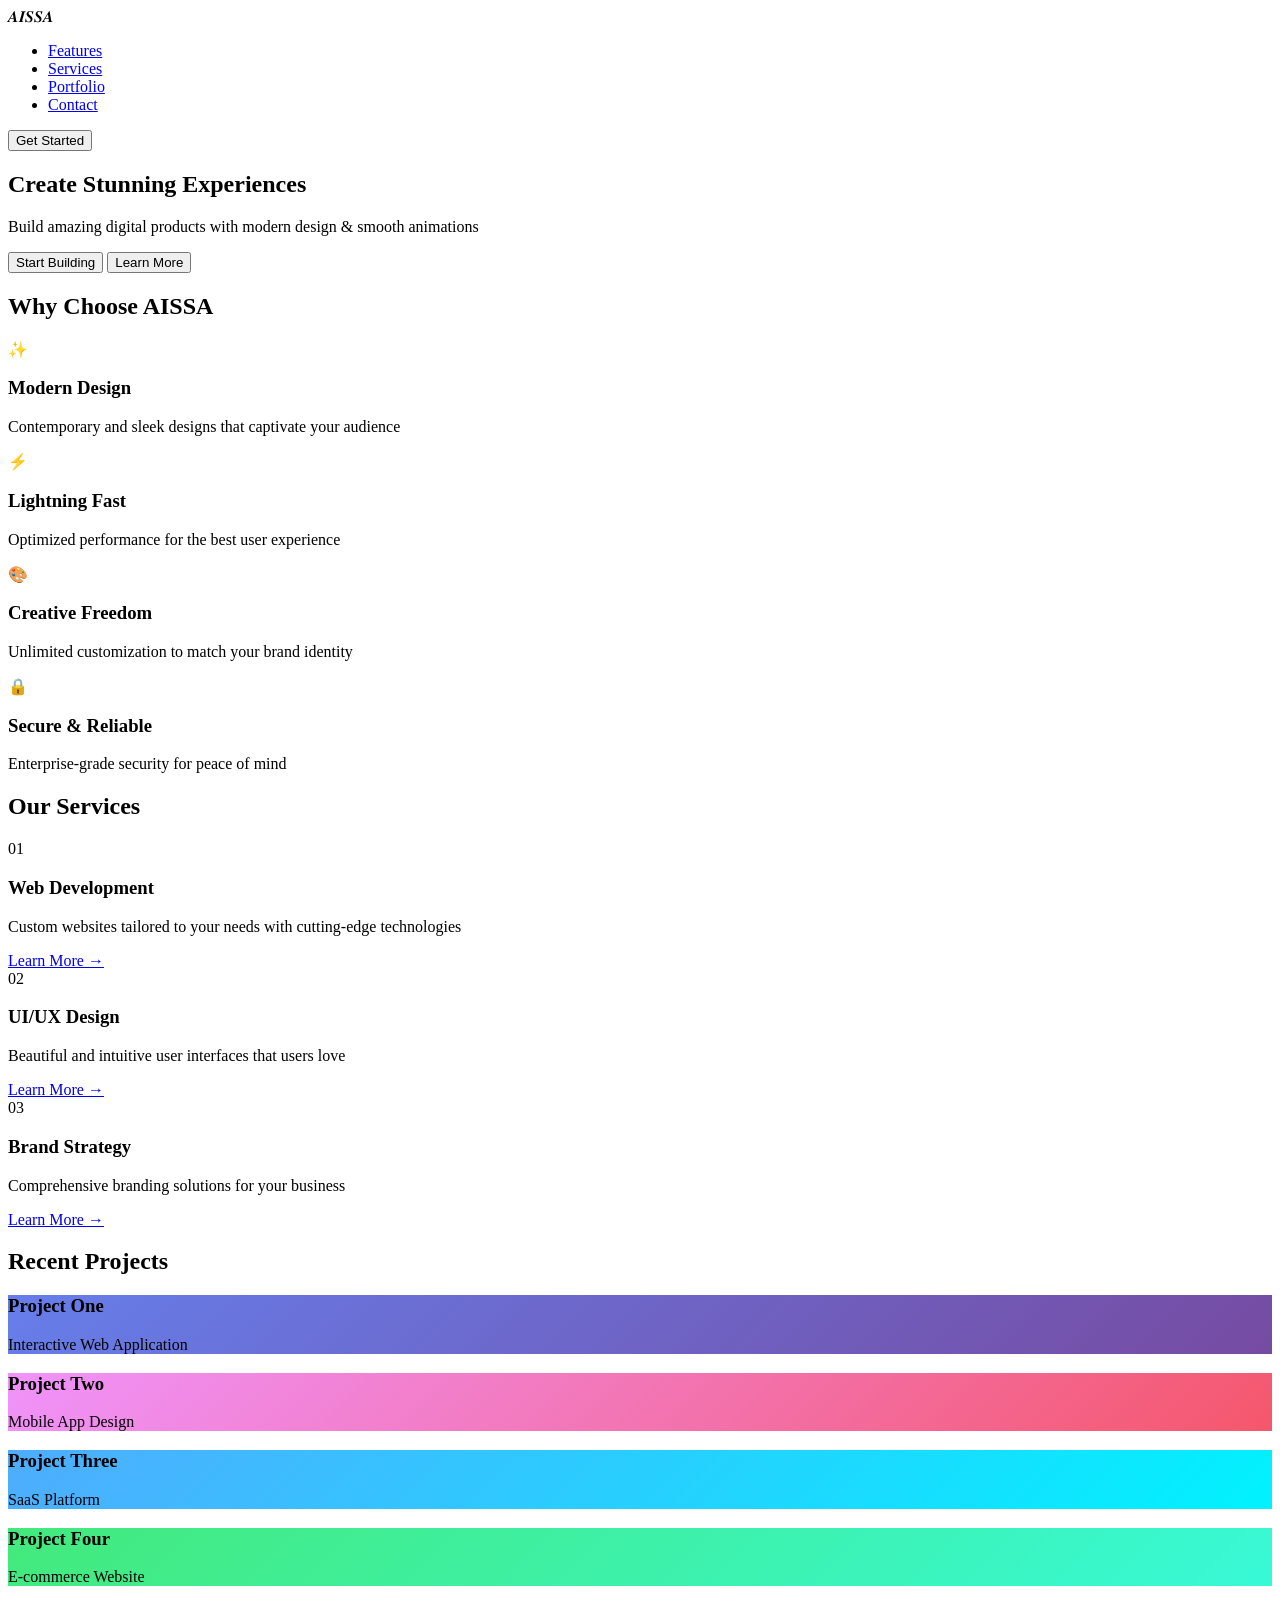
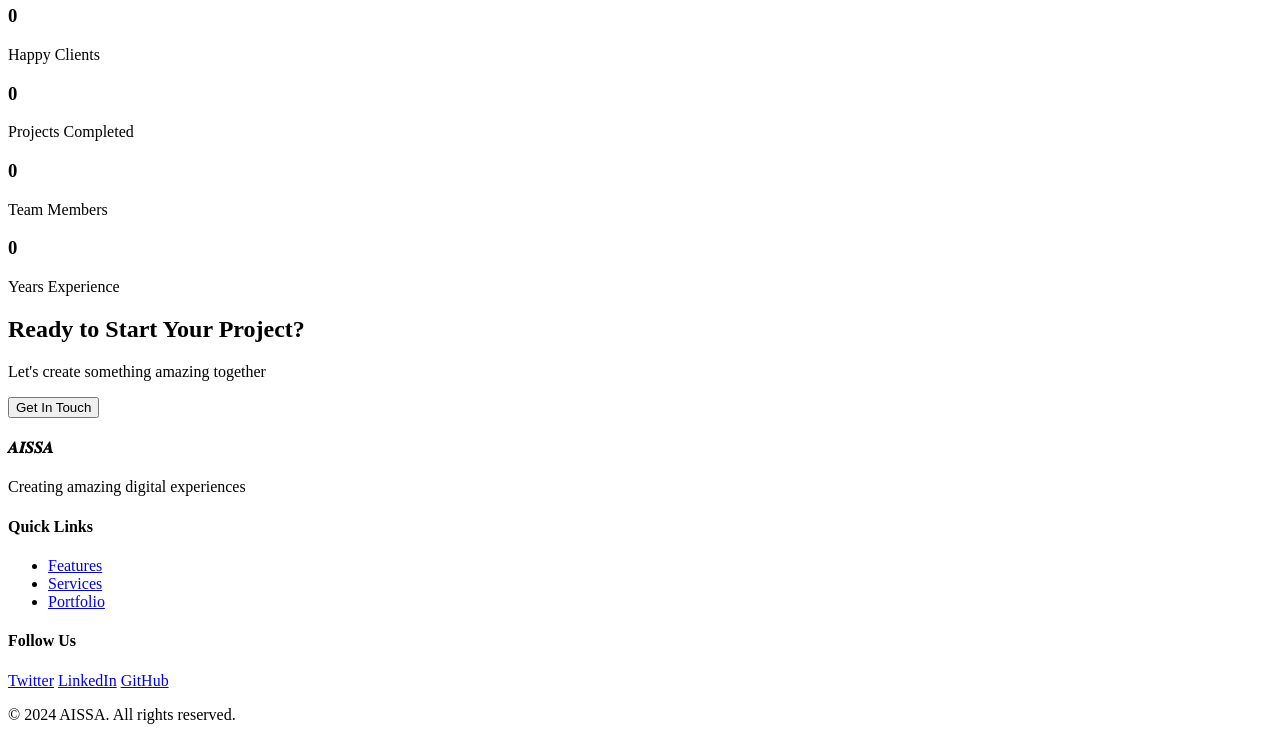
==== index.html @ c5578b59 "Add modern landing page structure in index.html This HTML file serves as a modern landing page for A" ====
<!DOCTYPE html>
<html lang="en">
<head>
    <meta charset="UTF-8">
    <meta name="viewport" content="width=device-width, initial-scale=1.0">
    <title>AISSA - Modern Landing Page</title>
    <link rel="stylesheet" href="styles.css">
</head>
<body>
    <!-- Navigation -->
    <nav class="navbar">
        <div class="nav-container">
            <div class="logo">𝑨𝑰𝑺𝑺𝑨</div>
            <ul class="nav-links">
                <li><a href="#features">Features</a></li>
                <li><a href="#services">Services</a></li>
                <li><a href="#portfolio">Portfolio</a></li>
                <li><a href="#contact">Contact</a></li>
            </ul>
            <button class="nav-cta">Get Started</button>
        </div>
    </nav>

    <!-- Hero Section -->
    <section class="hero">
        <div class="hero-content">
            <h1 class="hero-title">
                <span class="word">Create</span>
                <span class="word">Stunning</span>
                <span class="word">Experiences</span>
            </h1>
            <p class="hero-subtitle">Build amazing digital products with modern design & smooth animations</p>
            <div class="hero-buttons">
                <button class="btn btn-primary">Start Building</button>
                <button class="btn btn-secondary">Learn More</button>
            </div>
        </div>
        <div class="hero-decoration">
            <div class="gradient-blob blob-1"></div>
            <div class="gradient-blob blob-2"></div>
            <div class="gradient-blob blob-3"></div>
        </div>
    </section>

    <!-- Features Section -->
    <section class="features" id="features">
        <h2>Why Choose AISSA</h2>
        <div class="features-grid">
            <div class="feature-card">
                <div class="feature-icon">✨</div>
                <h3>Modern Design</h3>
                <p>Contemporary and sleek designs that captivate your audience</p>
            </div>
            <div class="feature-card">
                <div class="feature-icon">⚡</div>
                <h3>Lightning Fast</h3>
                <p>Optimized performance for the best user experience</p>
            </div>
            <div class="feature-card">
                <div class="feature-icon">🎨</div>
                <h3>Creative Freedom</h3>
                <p>Unlimited customization to match your brand identity</p>
            </div>
            <div class="feature-card">
                <div class="feature-icon">🔒</div>
                <h3>Secure & Reliable</h3>
                <p>Enterprise-grade security for peace of mind</p>
            </div>
        </div>
    </section>

    <!-- Services Section -->
    <section class="services" id="services">
        <h2>Our Services</h2>
        <div class="services-container">
            <div class="service-item">
                <div class="service-number">01</div>
                <h3>Web Development</h3>
                <p>Custom websites tailored to your needs with cutting-edge technologies</p>
                <a href="#" class="service-link">Learn More →</a>
            </div>
            <div class="service-item">
                <div class="service-number">02</div>
                <h3>UI/UX Design</h3>
                <p>Beautiful and intuitive user interfaces that users love</p>
                <a href="#" class="service-link">Learn More →</a>
            </div>
            <div class="service-item">
                <div class="service-number">03</div>
                <h3>Brand Strategy</h3>
                <p>Comprehensive branding solutions for your business</p>
                <a href="#" class="service-link">Learn More →</a>
            </div>
        </div>
    </section>

    <!-- Portfolio Section -->
    <section class="portfolio" id="portfolio">
        <h2>Recent Projects</h2>
        <div class="portfolio-grid">
            <div class="portfolio-item" style="background: linear-gradient(135deg, #667eea 0%, #764ba2 100%);">
                <div class="portfolio-overlay">
                    <h3>Project One</h3>
                    <p>Interactive Web Application</p>
                </div>
            </div>
            <div class="portfolio-item" style="background: linear-gradient(135deg, #f093fb 0%, #f5576c 100%);">
                <div class="portfolio-overlay">
                    <h3>Project Two</h3>
                    <p>Mobile App Design</p>
                </div>
            </div>
            <div class="portfolio-item" style="background: linear-gradient(135deg, #4facfe 0%, #00f2fe 100%);">
                <div class="portfolio-overlay">
                    <h3>Project Three</h3>
                    <p>SaaS Platform</p>
                </div>
            </div>
            <div class="portfolio-item" style="background: linear-gradient(135deg, #43e97b 0%, #38f9d7 100%);">
                <div class="portfolio-overlay">
                    <h3>Project Four</h3>
                    <p>E-commerce Website</p>
                </div>
            </div>
        </div>
    </section>

    <!-- Stats Section -->
    <section class="stats">
        <div class="stat-item">
            <h3 class="stat-number" data-target="500">0</h3>
            <p>Happy Clients</p>
        </div>
        <div class="stat-item">
            <h3 class="stat-number" data-target="1000">0</h3>
            <p>Projects Completed</p>
        </div>
        <div class="stat-item">
            <h3 class="stat-number" data-target="50">0</h3>
            <p>Team Members</p>
        </div>
        <div class="stat-item">
            <h3 class="stat-number" data-target="15">0</h3>
            <p>Years Experience</p>
        </div>
    </section>

    <!-- CTA Section -->
    <section class="cta-section">
        <h2>Ready to Start Your Project?</h2>
        <p>Let's create something amazing together</p>
        <button class="btn btn-primary btn-large">Get In Touch</button>
    </section>

    <!-- Footer -->
    <footer class="footer">
        <div class="footer-content">
            <div class="footer-section">
                <h4>𝑨𝑰𝑺𝑺𝑨</h4>
                <p>Creating amazing digital experiences</p>
            </div>
            <div class="footer-section">
                <h4>Quick Links</h4>
                <ul>
                    <li><a href="#features">Features</a></li>
                    <li><a href="#services">Services</a></li>
                    <li><a href="#portfolio">Portfolio</a></li>
                </ul>
            </div>
            <div class="footer-section">
                <h4>Follow Us</h4>
                <div class="social-links">
                    <a href="#">Twitter</a>
                    <a href="#">LinkedIn</a>
                    <a href="#">GitHub</a>
                </div>
            </div>
        </div>
        <div class="footer-bottom">
            <p>&copy; 2024 AISSA. All rights reserved.</p>
        </div>
    </footer>

    <script src="script.js"></script>
</body>
</html>
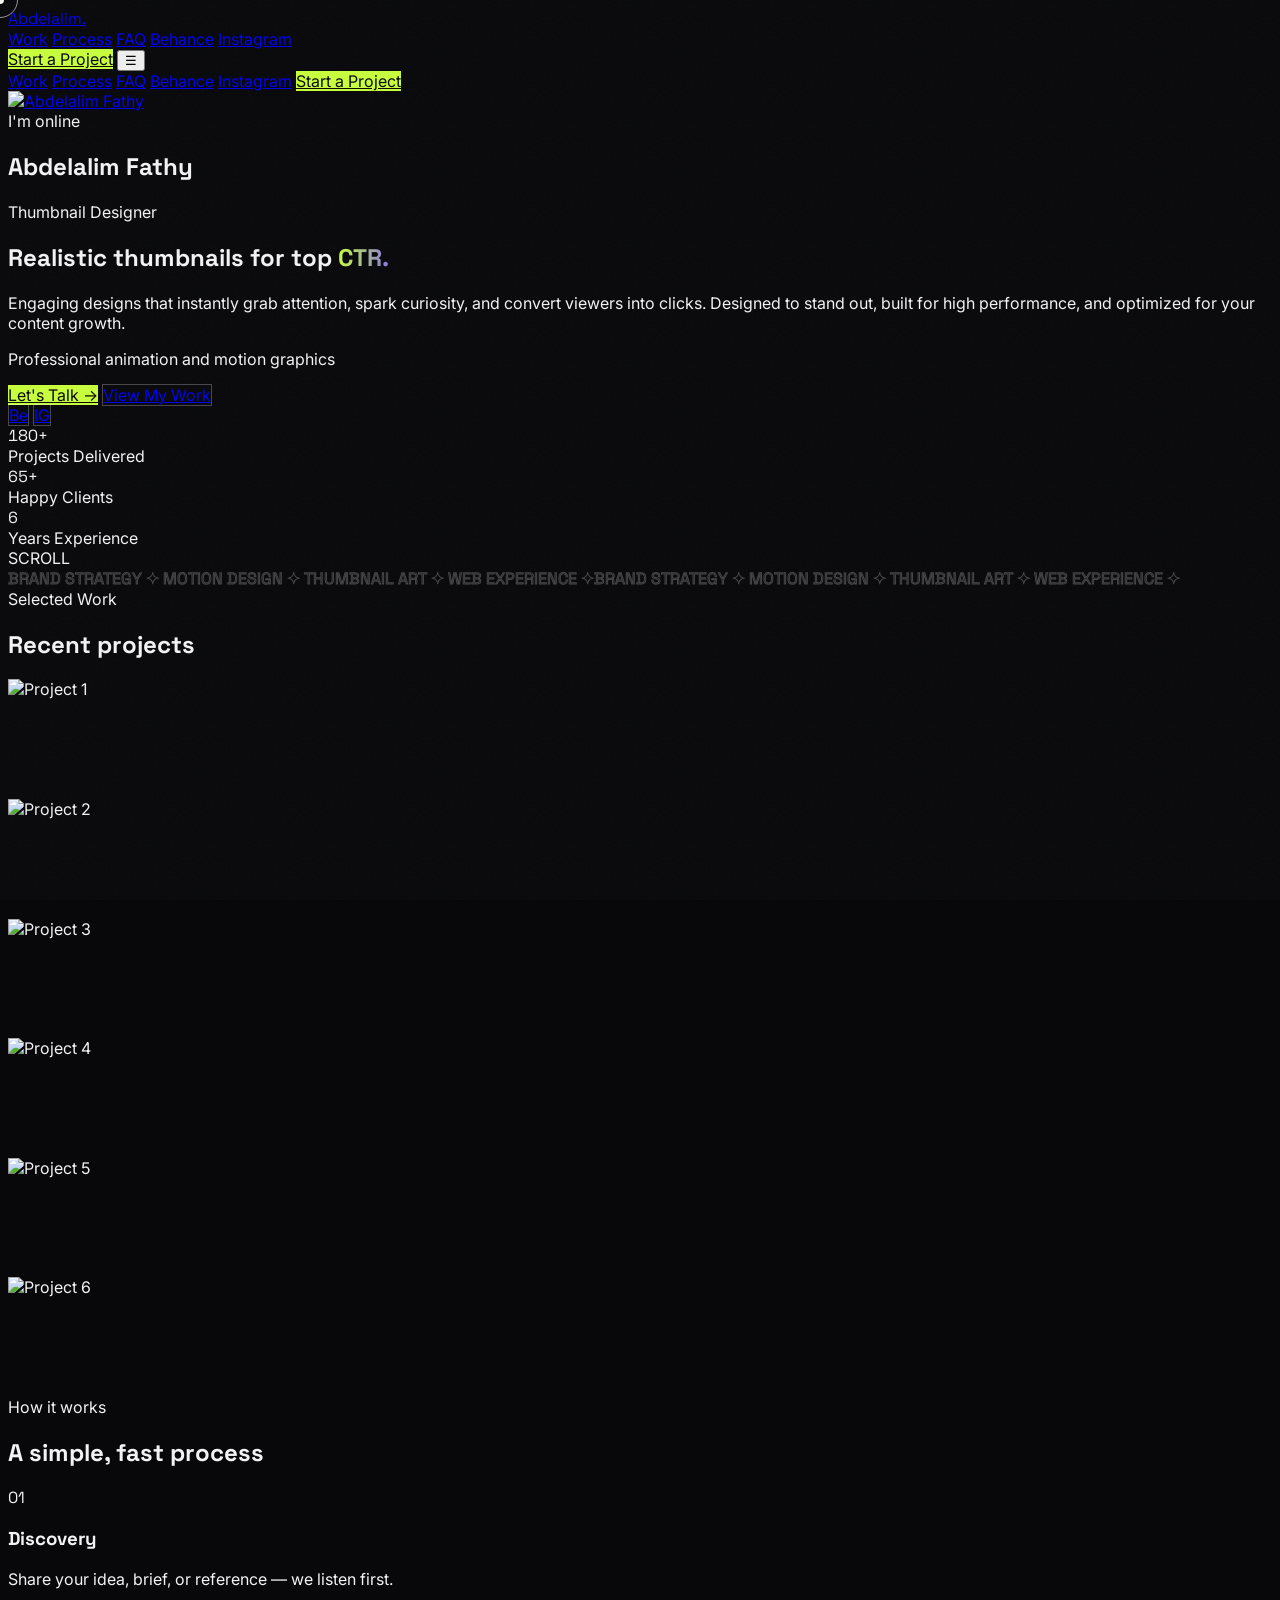
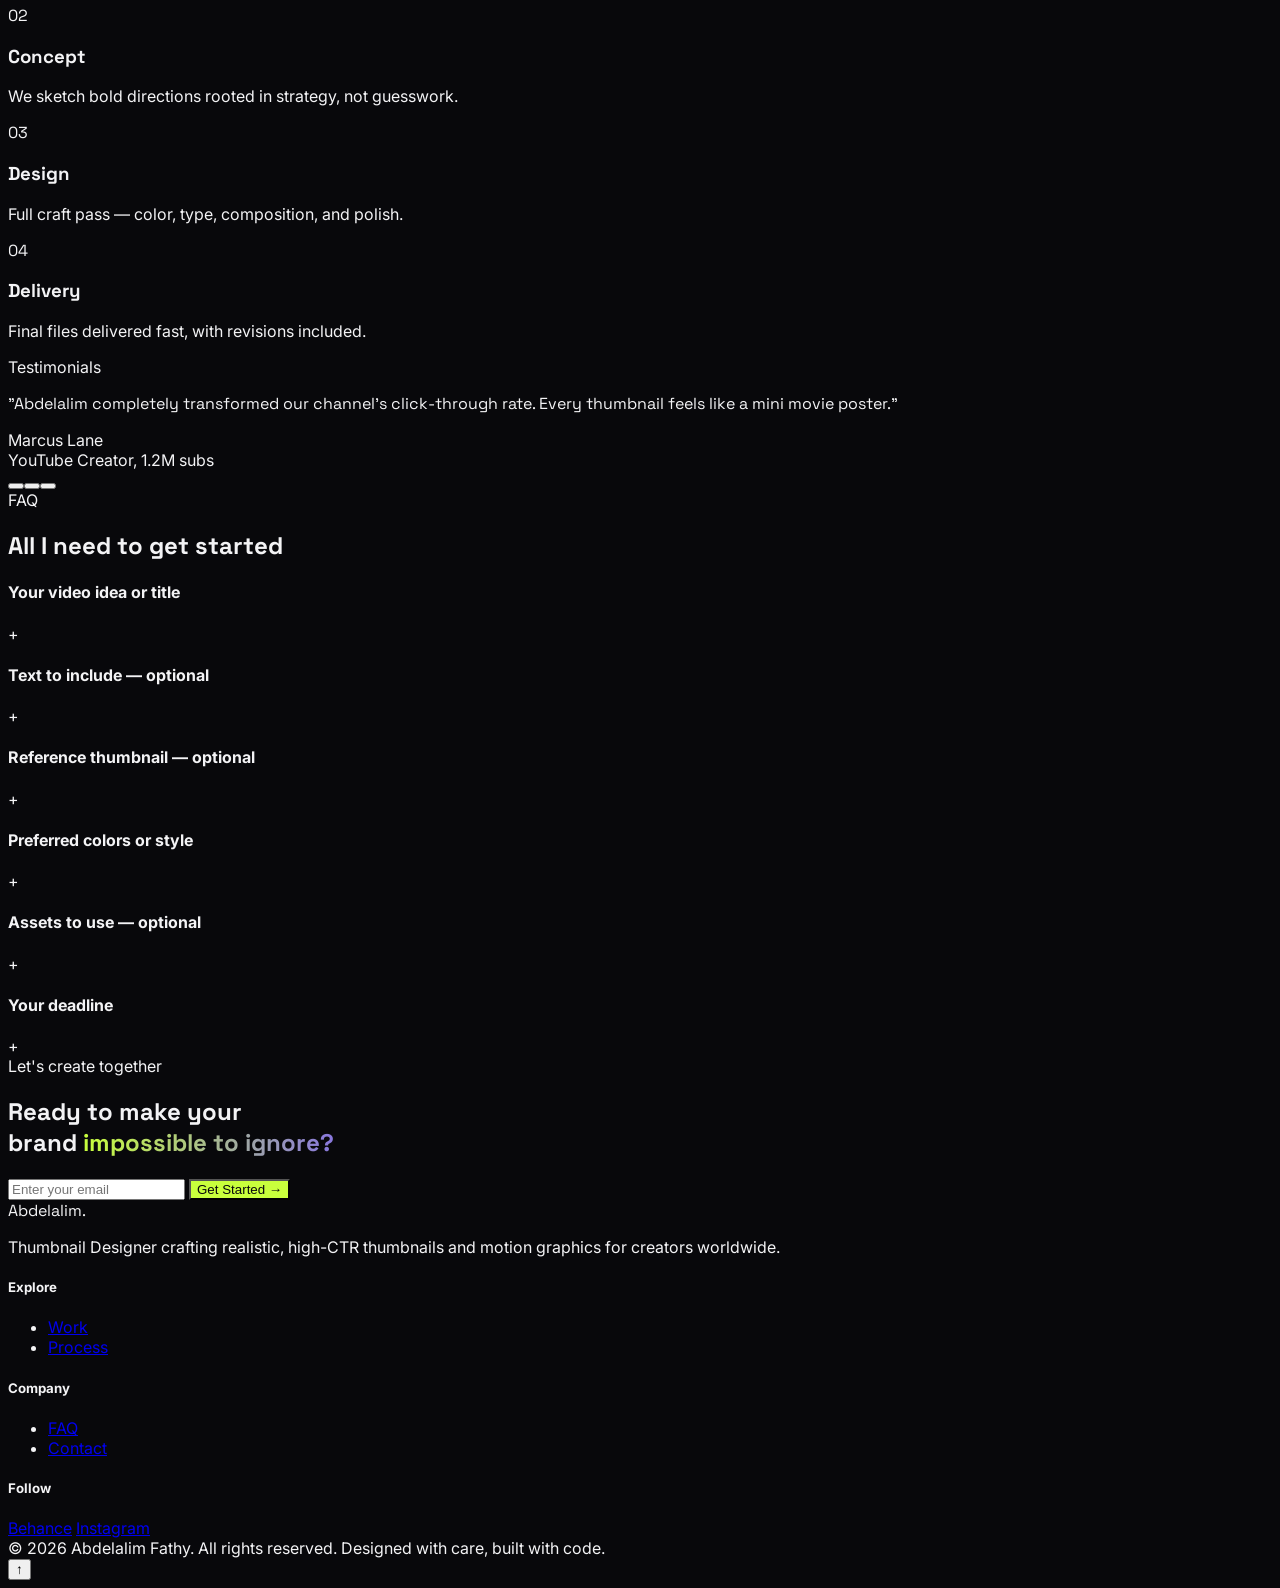
==== commit ab8f8af0: "Update print statement from 'Hello' to 'Goodbye'" ====
--- a/index.html
+++ b/index.html
@@ -1,186 +1,728 @@
 <!DOCTYPE html>
 <html lang="en">
 <head>
-    <meta charset="UTF-8">
-    <meta name="viewport" content="width=device-width, initial-scale=1.0">
-    <title>AISSA - Modern Landing Page</title>
-    <link rel="stylesheet" href="styles.css">
+<meta charset="UTF-8">
+<meta name="viewport" content="width=device-width, initial-scale=1.0">
+<title>Abdelalim Fathy — Thumbnail Designer</title>
+<script src="https://cdn.jsdelivr.net/npm/@tailwindcss/browser@4"></script>
+<link rel="preconnect" href="https://fonts.googleapis.com">
+<link href="https://fonts.googleapis.com/css2?family=Space+Grotesk:wght@400;500;600;700&family=Inter:wght@300;400;500;600;700&display=swap" rel="stylesheet">
+<style>
+  :root{
+    --bg:#08080b;
+    --bg-soft:#0f0f14;
+    --accent:#c8ff3c;
+    --accent2:#7c5cff;
+    --text:#f3f3f5;
+    --muted:#8b8b96;
+  }
+  *{box-sizing:border-box;}
+  html{scroll-behavior:smooth;}
+  body{
+    background:var(--bg);
+    color:var(--text);
+    font-family:'Inter',sans-serif;
+    overflow-x:hidden;
+    cursor:none;
+  }
+  h1,h2,h3,.font-display{font-family:'Space Grotesk',sans-serif;}
+
+  /* Custom cursor */
+  .cursor-dot, .cursor-ring{
+    position:fixed; top:0; left:0; pointer-events:none; z-index:9999;
+    border-radius:50%;
+    transform:translate(-50%,-50%);
+    mix-blend-mode:difference;
+  }
+  .cursor-dot{width:8px;height:8px;background:#fff;transition:opacity .2s;}
+  .cursor-ring{width:36px;height:36px;border:1px solid rgba(255,255,255,.6);transition:transform .15s ease-out, opacity .2s, width .2s, height .2s;}
+  @media (max-width: 768px){ .cursor-dot,.cursor-ring{display:none;} body{cursor:auto;} }
+
+  ::selection{background:var(--accent);color:#000;}
+
+  /* Scrollbar */
+  ::-webkit-scrollbar{width:8px;}
+  ::-webkit-scrollbar-track{background:var(--bg);}
+  ::-webkit-scrollbar-thumb{background:#2a2a33;border-radius:4px;}
+
+  /* Grain overlay */
+  .grain{
+    position:fixed; inset:0; pointer-events:none; z-index:40; opacity:.04;
+    background-image:url("data:image/svg+xml,%3Csvg xmlns='http://www.w3.org/2000/svg' width='120' height='120'%3E%3Cfilter id='n'%3E%3CfeTurbulence type='fractalNoise' baseFrequency='0.9' numOctaves='2' stitchTiles='stitch'/%3E%3C/filter%3E%3Crect width='100%25' height='100%25' filter='url(%23n)'/%3E%3C/svg%3E");
+  }
+
+  /* reveal animations */
+  .reveal{opacity:0; transform:translateY(40px); transition:opacity .9s cubic-bezier(.16,1,.3,1), transform .9s cubic-bezier(.16,1,.3,1);}
+  .reveal.active{opacity:1; transform:translateY(0);}
+  .reveal-scale{opacity:0; transform:scale(.9); transition:opacity .8s ease, transform .8s ease;}
+  .reveal-scale.active{opacity:1; transform:scale(1);}
+  .reveal-left{opacity:0; transform:translateX(-60px); transition:opacity .9s cubic-bezier(.16,1,.3,1), transform .9s cubic-bezier(.16,1,.3,1);}
+  .reveal-left.active{opacity:1; transform:translateX(0);}
+  .reveal-right{opacity:0; transform:translateX(60px); transition:opacity .9s cubic-bezier(.16,1,.3,1), transform .9s cubic-bezier(.16,1,.3,1);}
+  .reveal-right.active{opacity:1; transform:translateX(0);}
+
+  .stagger > *{transition-delay: calc(var(--i) * 90ms);}
+
+  /* Gradient text */
+  .gradient-text{
+    background:linear-gradient(90deg,var(--accent),var(--accent2) 60%,#ff5ca8);
+    -webkit-background-clip:text; background-clip:text; color:transparent;
+    background-size:200% auto;
+    animation:gradientShift 6s ease infinite;
+  }
+  @keyframes gradientShift{
+    0%{background-position:0% 50%;}
+    50%{background-position:100% 50%;}
+    100%{background-position:0% 50%;}
+  }
+
+  /* Blob backgrounds */
+  .blob{
+    position:absolute; border-radius:50%; filter:blur(90px); opacity:.35; z-index:0;
+    animation:float 12s ease-in-out infinite;
+  }
+  @keyframes float{
+    0%,100%{transform:translate(0,0) scale(1);}
+    50%{transform:translate(30px,-40px) scale(1.1);}
+  }
+
+  /* Marquee */
+  .marquee-track{
+    display:flex; width:max-content;
+    animation:marquee 22s linear infinite;
+  }
+  @keyframes marquee{
+    from{transform:translateX(0);}
+    to{transform:translateX(-50%);}
+  }
+  .marquee-wrap:hover .marquee-track{animation-play-state:paused;}
+
+  /* Buttons */
+  .btn-primary{
+    position:relative; overflow:hidden;
+    background:var(--accent); color:#08080b;
+    transition:transform .35s cubic-bezier(.16,1,.3,1), box-shadow .35s;
+  }
+  .btn-primary:hover{transform:translateY(-3px); box-shadow:0 10px 30px -8px rgba(200,255,60,.5);}
+  .btn-outline{
+    border:1px solid rgba(255,255,255,.25); transition:all .3s ease;
+  }
+  .btn-outline:hover{border-color:var(--accent); background:rgba(200,255,60,.08); transform:translateY(-3px);}
+
+  /* Nav link underline */
+  .nav-link{position:relative;}
+  .nav-link::after{
+    content:''; position:absolute; left:0; bottom:-4px; width:0; height:1px; background:var(--accent);
+    transition:width .3s ease;
+  }
+  .nav-link:hover::after{width:100%;}
+
+  /* Card hover tilt */
+  .tilt-card{ transition: transform .4s cubic-bezier(.16,1,.3,1), border-color .4s; }
+  .tilt-card:hover{ transform: translateY(-10px); }
+
+  /* Gallery image zoom */
+  .gallery-item img{ transition: transform .8s cubic-bezier(.16,1,.3,1), filter .5s; }
+  .gallery-item:hover img{ transform:scale(1.08); filter:brightness(.75); }
+  .gallery-overlay{ opacity:0; transition:opacity .4s ease; }
+  .gallery-item:hover .gallery-overlay{ opacity:1; }
+
+  /* FAQ */
+  .faq-item .faq-icon{ transition:transform .35s ease; }
+  .faq-item.open .faq-icon{ transform:rotate(45deg); }
+  .faq-answer{ max-height:0; overflow:hidden; transition:max-height .5s cubic-bezier(.16,1,.3,1), padding .3s ease; }
+  .faq-item.open .faq-answer{ max-height:300px; }
+
+  /* Loader */
+  #loader{ position:fixed; inset:0; background:#08080b; z-index:9998; display:flex; align-items:center; justify-content:center; transition:opacity .6s ease, visibility .6s; }
+  #loader.hide{ opacity:0; visibility:hidden; }
+  .loader-text{ font-family:'Space Grotesk'; font-size:14px; letter-spacing:.3em; color:var(--muted); }
+
+  /* number counter */
+  .counter{font-variant-numeric: tabular-nums;}
+
+  /* Marquee word */
+  .word-marquee span{ -webkit-text-stroke:1px rgba(255,255,255,.25); color:transparent; }
+
+  /* Pricing highlight */
+  .pricing-featured{ background:linear-gradient(160deg, rgba(200,255,60,.08), rgba(124,92,255,.08)); border-color:var(--accent) !important; }
+
+  .glow-border{ position:relative; }
+  .glow-border::before{
+    content:''; position:absolute; inset:0; border-radius:inherit; padding:1px;
+    background:linear-gradient(120deg, rgba(200,255,60,.4), rgba(124,92,255,.4), transparent 60%);
+    -webkit-mask: linear-gradient(#fff 0 0) content-box, linear-gradient(#fff 0 0);
+    -webkit-mask-composite: xor; mask-composite: exclude;
+    opacity:0; transition:opacity .4s ease; pointer-events:none;
+  }
+  .glow-border:hover::before{ opacity:1; }
+
+  /* back to top */
+  #backToTop{ transition: opacity .3s ease, transform .3s ease; }
+
+  /* mobile menu */
+  #mobileMenu{ transition: max-height .5s cubic-bezier(.16,1,.3,1), opacity .4s ease; }
+
+  .hero-badge{ animation:pulseBadge 2.5s ease-in-out infinite; }
+  @keyframes pulseBadge{ 0%,100%{box-shadow:0 0 0 0 rgba(200,255,60,.3);} 50%{box-shadow:0 0 0 8px rgba(200,255,60,0);} }
+</style>
 </head>
-<body>
-    <!-- Navigation -->
-    <nav class="navbar">
-        <div class="nav-container">
-            <div class="logo">𝑨𝑰𝑺𝑺𝑨</div>
-            <ul class="nav-links">
-                <li><a href="#features">Features</a></li>
-                <li><a href="#services">Services</a></li>
-                <li><a href="#portfolio">Portfolio</a></li>
-                <li><a href="#contact">Contact</a></li>
-            </ul>
-            <button class="nav-cta">Get Started</button>
-        </div>
+<body class="antialiased">
+
+<!-- Loader -->
+<div id="loader">
+  <div class="text-center">
+    <div class="loader-text">LOADING PORTFOLIO</div>
+  </div>
+</div>
+
+<!-- Grain overlay -->
+<div class="grain"></div>
+
+<!-- Custom cursor -->
+<div class="cursor-dot" id="cursorDot"></div>
+<div class="cursor-ring" id="cursorRing"></div>
+
+<!-- Nav -->
+<header class="fixed top-0 left-0 w-full z-50 backdrop-blur-md bg-black/30 border-b border-white/5" id="navbar">
+  <div class="max-w-7xl mx-auto px-6 md:px-10 flex items-center justify-between h-20">
+    <a href="#home" class="font-display text-2xl font-bold tracking-tight">Abdelalim<span class="text-[var(--accent)]">.</span></a>
+    <nav class="hidden md:flex items-center gap-10 text-sm text-white/80">
+      <a href="#work" class="nav-link">Work</a>
+      <a href="#process" class="nav-link">Process</a>
+      <a href="#faq" class="nav-link">FAQ</a>
+      <a href="https://www.behance.net/abdelalimfathy" target="_blank" rel="noopener" class="nav-link">Behance</a>
+      <a href="https://www.instagram.com/3bdo.psd/" target="_blank" rel="noopener" class="nav-link">Instagram</a>
     </nav>
-
-    <!-- Hero Section -->
-    <section class="hero">
-        <div class="hero-content">
-            <h1 class="hero-title">
-                <span class="word">Create</span>
-                <span class="word">Stunning</span>
-                <span class="word">Experiences</span>
-            </h1>
-            <p class="hero-subtitle">Build amazing digital products with modern design & smooth animations</p>
-            <div class="hero-buttons">
-                <button class="btn btn-primary">Start Building</button>
-                <button class="btn btn-secondary">Learn More</button>
-            </div>
-        </div>
-        <div class="hero-decoration">
-            <div class="gradient-blob blob-1"></div>
-            <div class="gradient-blob blob-2"></div>
-            <div class="gradient-blob blob-3"></div>
-        </div>
-    </section>
-
-    <!-- Features Section -->
-    <section class="features" id="features">
-        <h2>Why Choose AISSA</h2>
-        <div class="features-grid">
-            <div class="feature-card">
-                <div class="feature-icon">✨</div>
-                <h3>Modern Design</h3>
-                <p>Contemporary and sleek designs that captivate your audience</p>
-            </div>
-            <div class="feature-card">
-                <div class="feature-icon">⚡</div>
-                <h3>Lightning Fast</h3>
-                <p>Optimized performance for the best user experience</p>
-            </div>
-            <div class="feature-card">
-                <div class="feature-icon">🎨</div>
-                <h3>Creative Freedom</h3>
-                <p>Unlimited customization to match your brand identity</p>
-            </div>
-            <div class="feature-card">
-                <div class="feature-icon">🔒</div>
-                <h3>Secure & Reliable</h3>
-                <p>Enterprise-grade security for peace of mind</p>
-            </div>
-        </div>
-    </section>
-
-    <!-- Services Section -->
-    <section class="services" id="services">
-        <h2>Our Services</h2>
-        <div class="services-container">
-            <div class="service-item">
-                <div class="service-number">01</div>
-                <h3>Web Development</h3>
-                <p>Custom websites tailored to your needs with cutting-edge technologies</p>
-                <a href="#" class="service-link">Learn More →</a>
-            </div>
-            <div class="service-item">
-                <div class="service-number">02</div>
-                <h3>UI/UX Design</h3>
-                <p>Beautiful and intuitive user interfaces that users love</p>
-                <a href="#" class="service-link">Learn More →</a>
-            </div>
-            <div class="service-item">
-                <div class="service-number">03</div>
-                <h3>Brand Strategy</h3>
-                <p>Comprehensive branding solutions for your business</p>
-                <a href="#" class="service-link">Learn More →</a>
-            </div>
-        </div>
-    </section>
-
-    <!-- Portfolio Section -->
-    <section class="portfolio" id="portfolio">
-        <h2>Recent Projects</h2>
-        <div class="portfolio-grid">
-            <div class="portfolio-item" style="background: linear-gradient(135deg, #667eea 0%, #764ba2 100%);">
-                <div class="portfolio-overlay">
-                    <h3>Project One</h3>
-                    <p>Interactive Web Application</p>
-                </div>
-            </div>
-            <div class="portfolio-item" style="background: linear-gradient(135deg, #f093fb 0%, #f5576c 100%);">
-                <div class="portfolio-overlay">
-                    <h3>Project Two</h3>
-                    <p>Mobile App Design</p>
-                </div>
-            </div>
-            <div class="portfolio-item" style="background: linear-gradient(135deg, #4facfe 0%, #00f2fe 100%);">
-                <div class="portfolio-overlay">
-                    <h3>Project Three</h3>
-                    <p>SaaS Platform</p>
-                </div>
-            </div>
-            <div class="portfolio-item" style="background: linear-gradient(135deg, #43e97b 0%, #38f9d7 100%);">
-                <div class="portfolio-overlay">
-                    <h3>Project Four</h3>
-                    <p>E-commerce Website</p>
-                </div>
-            </div>
-        </div>
-    </section>
-
-    <!-- Stats Section -->
-    <section class="stats">
-        <div class="stat-item">
-            <h3 class="stat-number" data-target="500">0</h3>
-            <p>Happy Clients</p>
-        </div>
-        <div class="stat-item">
-            <h3 class="stat-number" data-target="1000">0</h3>
-            <p>Projects Completed</p>
-        </div>
-        <div class="stat-item">
-            <h3 class="stat-number" data-target="50">0</h3>
-            <p>Team Members</p>
-        </div>
-        <div class="stat-item">
-            <h3 class="stat-number" data-target="15">0</h3>
-            <p>Years Experience</p>
-        </div>
-    </section>
-
-    <!-- CTA Section -->
-    <section class="cta-section">
-        <h2>Ready to Start Your Project?</h2>
-        <p>Let's create something amazing together</p>
-        <button class="btn btn-primary btn-large">Get In Touch</button>
-    </section>
-
-    <!-- Footer -->
-    <footer class="footer">
-        <div class="footer-content">
-            <div class="footer-section">
-                <h4>𝑨𝑰𝑺𝑺𝑨</h4>
-                <p>Creating amazing digital experiences</p>
-            </div>
-            <div class="footer-section">
-                <h4>Quick Links</h4>
-                <ul>
-                    <li><a href="#features">Features</a></li>
-                    <li><a href="#services">Services</a></li>
-                    <li><a href="#portfolio">Portfolio</a></li>
-                </ul>
-            </div>
-            <div class="footer-section">
-                <h4>Follow Us</h4>
-                <div class="social-links">
-                    <a href="#">Twitter</a>
-                    <a href="#">LinkedIn</a>
-                    <a href="#">GitHub</a>
-                </div>
-            </div>
-        </div>
-        <div class="footer-bottom">
-            <p>&copy; 2024 AISSA. All rights reserved.</p>
-        </div>
-    </footer>
-
-    <script src="script.js"></script>
+    <a href="#contact" class="hidden md:inline-block btn-primary px-6 py-2.5 rounded-full text-sm font-semibold">Start a Project</a>
+    <button id="menuBtn" class="md:hidden text-white text-2xl">☰</button>
+  </div>
+  <div id="mobileMenu" class="md:hidden overflow-hidden max-h-0 opacity-0 bg-black/90 px-6">
+    <div class="flex flex-col gap-5 py-6 text-white/80">
+      <a href="#work" class="nav-link w-fit">Work</a>
+      <a href="#process" class="nav-link w-fit">Process</a>
+      <a href="#faq" class="nav-link w-fit">FAQ</a>
+      <a href="https://www.behance.net/abdelalimfathy" target="_blank" rel="noopener" class="nav-link w-fit">Behance</a>
+      <a href="https://www.instagram.com/3bdo.psd/" target="_blank" rel="noopener" class="nav-link w-fit">Instagram</a>
+      <a href="#contact" class="btn-primary px-6 py-3 rounded-full text-sm font-semibold text-center">Start a Project</a>
+    </div>
+  </div>
+</header>
+
+<!-- HERO -->
+<section id="home" class="relative min-h-screen flex items-center pt-32 pb-20 overflow-hidden">
+  <div class="blob w-[500px] h-[500px] bg-[var(--accent)] top-[-100px] left-[-150px]"></div>
+  <div class="blob w-[450px] h-[450px] bg-[var(--accent2)] bottom-[-150px] right-[-100px]" style="animation-delay:2s;"></div>
+
+  <div class="relative z-10 max-w-7xl mx-auto px-6 md:px-10 w-full">
+    <div class="grid md:grid-cols-[auto_1fr] gap-10 md:gap-16 items-center">
+
+      <div class="reveal-scale active flex justify-center md:justify-start" style="transition-delay:.05s">
+        <div class="relative w-40 h-40 md:w-56 md:h-56 shrink-0">
+          <div class="absolute -inset-2 rounded-full bg-gradient-to-br from-[var(--accent)] to-[var(--accent2)] opacity-60 blur-xl animate-pulse"></div>
+          <a href="https://ibb.co/PvgMTNjf" target="_blank" rel="noopener">
+            <img src="https://i.ibb.co/5gLkY64f/New-profile.jpg" alt="Abdelalim Fathy" class="relative w-full h-full rounded-full object-cover border-4 border-white/10 shadow-2xl">
+          </a>
+        </div>
+      </div>
+
+      <div>
+        <div class="reveal active flex items-center gap-2 mb-3" style="transition-delay:.1s">
+          <span class="w-2.5 h-2.5 rounded-full bg-green-400 hero-badge"></span>
+          <span class="text-sm text-white/70 tracking-wide">I'm online</span>
+        </div>
+
+        <h1 class="reveal active font-display text-[11vw] md:text-[4.6vw] leading-[0.95] font-bold tracking-tight" style="transition-delay:.15s">
+          Abdelalim Fathy
+        </h1>
+        <p class="reveal active mt-3 text-lg md:text-xl text-white/60 font-medium" style="transition-delay:.2s">
+          Thumbnail Designer
+        </p>
+
+        <h2 class="reveal active mt-8 font-display text-2xl md:text-3xl font-semibold" style="transition-delay:.25s">
+          Realistic thumbnails for top <span class="gradient-text">CTR.</span>
+        </h2>
+        <p class="reveal active mt-5 max-w-xl text-white/60 text-lg leading-relaxed" style="transition-delay:.3s">
+          Engaging designs that instantly grab attention, spark curiosity, and convert viewers into clicks. Designed to stand out, built for high performance, and optimized for your content growth.
+        </p>
+        <p class="reveal active mt-4 max-w-xl text-white/80 text-lg font-medium" style="transition-delay:.35s">
+          Professional animation and motion graphics
+        </p>
+
+        <div class="reveal active mt-10 flex flex-wrap items-center gap-5" style="transition-delay:.4s">
+          <a href="#contact" class="btn-primary px-8 py-4 rounded-full font-semibold">Let's Talk →</a>
+          <a href="#work" class="btn-outline px-8 py-4 rounded-full font-semibold">View My Work</a>
+        </div>
+
+        <div class="reveal active mt-10 flex items-center gap-5" style="transition-delay:.45s">
+          <a href="https://www.behance.net/abdelalimfathy" target="_blank" rel="noopener" class="btn-outline w-12 h-12 rounded-full flex items-center justify-center font-semibold" title="Behance">Be</a>
+          <a href="https://www.instagram.com/3bdo.psd/" target="_blank" rel="noopener" class="btn-outline w-12 h-12 rounded-full flex items-center justify-center font-semibold" title="Instagram">IG</a>
+        </div>
+      </div>
+    </div>
+
+    <div class="reveal active mt-20 grid grid-cols-3 gap-6 max-w-xl" style="transition-delay:.5s">
+      <div>
+        <div class="font-display text-3xl md:text-4xl font-bold"><span class="counter" data-target="180">0</span>+</div>
+        <div class="text-white/50 text-sm mt-1">Projects Delivered</div>
+      </div>
+      <div>
+        <div class="font-display text-3xl md:text-4xl font-bold"><span class="counter" data-target="65">0</span>+</div>
+        <div class="text-white/50 text-sm mt-1">Happy Clients</div>
+      </div>
+      <div>
+        <div class="font-display text-3xl md:text-4xl font-bold"><span class="counter" data-target="6">0</span></div>
+        <div class="text-white/50 text-sm mt-1">Years Experience</div>
+      </div>
+    </div>
+  </div>
+
+  <div class="absolute bottom-8 left-1/2 -translate-x-1/2 flex flex-col items-center gap-2 text-white/40 text-xs tracking-widest">
+    <span>SCROLL</span>
+    <div class="w-px h-10 bg-white/30 relative overflow-hidden">
+      <div class="absolute top-0 left-0 w-full h-1/2 bg-[var(--accent)] animate-bounce"></div>
+    </div>
+  </div>
+</section>
+
+<!-- MARQUEE -->
+<section class="border-y border-white/5 py-6 bg-white/[0.02] overflow-hidden">
+  <div class="marquee-wrap">
+    <div class="marquee-track">
+      <div class="flex items-center gap-16 pr-16 word-marquee">
+        <span class="font-display text-4xl md:text-5xl font-bold whitespace-nowrap">BRAND STRATEGY</span>
+        <span class="text-[var(--accent)] text-3xl">✦</span>
+        <span class="font-display text-4xl md:text-5xl font-bold whitespace-nowrap">MOTION DESIGN</span>
+        <span class="text-[var(--accent)] text-3xl">✦</span>
+        <span class="font-display text-4xl md:text-5xl font-bold whitespace-nowrap">THUMBNAIL ART</span>
+        <span class="text-[var(--accent)] text-3xl">✦</span>
+        <span class="font-display text-4xl md:text-5xl font-bold whitespace-nowrap">WEB EXPERIENCE</span>
+        <span class="text-[var(--accent)] text-3xl">✦</span>
+      </div>
+      <div class="flex items-center gap-16 pr-16 word-marquee" aria-hidden="true">
+        <span class="font-display text-4xl md:text-5xl font-bold whitespace-nowrap">BRAND STRATEGY</span>
+        <span class="text-[var(--accent)] text-3xl">✦</span>
+        <span class="font-display text-4xl md:text-5xl font-bold whitespace-nowrap">MOTION DESIGN</span>
+        <span class="text-[var(--accent)] text-3xl">✦</span>
+        <span class="font-display text-4xl md:text-5xl font-bold whitespace-nowrap">THUMBNAIL ART</span>
+        <span class="text-[var(--accent)] text-3xl">✦</span>
+        <span class="font-display text-4xl md:text-5xl font-bold whitespace-nowrap">WEB EXPERIENCE</span>
+        <span class="text-[var(--accent)] text-3xl">✦</span>
+      </div>
+    </div>
+  </div>
+</section>
+
+<!-- WORK / GALLERY -->
+<section id="work" class="relative py-32 bg-white/[0.02] border-y border-white/5">
+  <div class="max-w-7xl mx-auto px-6 md:px-10">
+    <div class="reveal mb-16 text-center">
+      <span class="text-[var(--accent)] text-sm tracking-widest uppercase">Selected Work</span>
+      <h2 class="font-display text-4xl md:text-5xl font-bold mt-3">Recent projects</h2>
+    </div>
+    <div class="grid md:grid-cols-3 gap-6 stagger">
+      <div class="reveal-scale gallery-item relative rounded-2xl overflow-hidden group" style="--i:0">
+        <img src="https://images.unsplash.com/photo-1611162617213-7d7a39e9b1d7?q=80&w=800&auto=format&fit=crop" class="w-full h-80 object-cover" alt="Project 1">
+        <div class="gallery-overlay absolute inset-0 bg-black/60 flex flex-col justify-end p-6">
+          <h4 class="font-display text-xl font-bold">Aurora Rebrand</h4>
+          <p class="text-white/60 text-sm">Brand Identity</p>
+        </div>
+      </div>
+      <div class="reveal-scale gallery-item relative rounded-2xl overflow-hidden group" style="--i:1">
+        <img src="https://images.unsplash.com/photo-1618005182384-a83a8bd57fbe?q=80&w=800&auto=format&fit=crop" class="w-full h-80 object-cover" alt="Project 2">
+        <div class="gallery-overlay absolute inset-0 bg-black/60 flex flex-col justify-end p-6">
+          <h4 class="font-display text-xl font-bold">Nomad Thumbnails</h4>
+          <p class="text-white/60 text-sm">Thumbnail Design</p>
+        </div>
+      </div>
+      <div class="reveal-scale gallery-item relative rounded-2xl overflow-hidden group" style="--i:2">
+        <img src="https://images.unsplash.com/photo-1620641788421-7a1c342ea42e?q=80&w=800&auto=format&fit=crop" class="w-full h-80 object-cover" alt="Project 3">
+        <div class="gallery-overlay absolute inset-0 bg-black/60 flex flex-col justify-end p-6">
+          <h4 class="font-display text-xl font-bold">Pulse App</h4>
+          <p class="text-white/60 text-sm">Web Experience</p>
+        </div>
+      </div>
+      <div class="reveal-scale gallery-item relative rounded-2xl overflow-hidden group" style="--i:3">
+        <img src="https://images.unsplash.com/photo-1626785774625-0b1c2c4eab67?q=80&w=800&auto=format&fit=crop" class="w-full h-80 object-cover" alt="Project 4">
+        <div class="gallery-overlay absolute inset-0 bg-black/60 flex flex-col justify-end p-6">
+          <h4 class="font-display text-xl font-bold">Kinetic Reel</h4>
+          <p class="text-white/60 text-sm">Motion Design</p>
+        </div>
+      </div>
+      <div class="reveal-scale gallery-item relative rounded-2xl overflow-hidden group" style="--i:4">
+        <img src="https://images.unsplash.com/photo-1634942537034-2531766767d1?q=80&w=800&auto=format&fit=crop" class="w-full h-80 object-cover" alt="Project 5">
+        <div class="gallery-overlay absolute inset-0 bg-black/60 flex flex-col justify-end p-6">
+          <h4 class="font-display text-xl font-bold">Glow Cosmetics</h4>
+          <p class="text-white/60 text-sm">Brand Identity</p>
+        </div>
+      </div>
+      <div class="reveal-scale gallery-item relative rounded-2xl overflow-hidden group" style="--i:5">
+        <img src="https://images.unsplash.com/photo-1618556450991-2f1af64e8191?q=80&w=800&auto=format&fit=crop" class="w-full h-80 object-cover" alt="Project 6">
+        <div class="gallery-overlay absolute inset-0 bg-black/60 flex flex-col justify-end p-6">
+          <h4 class="font-display text-xl font-bold">Voltage Gaming</h4>
+          <p class="text-white/60 text-sm">Thumbnail Design</p>
+        </div>
+      </div>
+    </div>
+  </div>
+</section>
+
+<!-- PROCESS -->
+<section id="process" class="relative py-32 max-w-7xl mx-auto px-6 md:px-10">
+  <div class="reveal mb-20 text-center">
+    <span class="text-[var(--accent)] text-sm tracking-widest uppercase">How it works</span>
+    <h2 class="font-display text-4xl md:text-5xl font-bold mt-3">A simple, fast process</h2>
+  </div>
+  <div class="grid md:grid-cols-4 gap-8 relative">
+    <div class="hidden md:block absolute top-8 left-0 w-full h-px bg-white/10"></div>
+    <div class="reveal relative" style="transition-delay:.05s">
+      <div class="w-16 h-16 rounded-full bg-[var(--bg-soft)] border border-white/15 flex items-center justify-center font-display text-xl font-bold relative z-10 mb-6">01</div>
+      <h3 class="font-display text-lg font-semibold mb-2">Discovery</h3>
+      <p class="text-white/50 text-sm">Share your idea, brief, or reference — we listen first.</p>
+    </div>
+    <div class="reveal relative" style="transition-delay:.15s">
+      <div class="w-16 h-16 rounded-full bg-[var(--bg-soft)] border border-white/15 flex items-center justify-center font-display text-xl font-bold relative z-10 mb-6">02</div>
+      <h3 class="font-display text-lg font-semibold mb-2">Concept</h3>
+      <p class="text-white/50 text-sm">We sketch bold directions rooted in strategy, not guesswork.</p>
+    </div>
+    <div class="reveal relative" style="transition-delay:.25s">
+      <div class="w-16 h-16 rounded-full bg-[var(--bg-soft)] border border-white/15 flex items-center justify-center font-display text-xl font-bold relative z-10 mb-6">03</div>
+      <h3 class="font-display text-lg font-semibold mb-2">Design</h3>
+      <p class="text-white/50 text-sm">Full craft pass — color, type, composition, and polish.</p>
+    </div>
+    <div class="reveal relative" style="transition-delay:.35s">
+      <div class="w-16 h-16 rounded-full bg-[var(--accent)] text-black flex items-center justify-center font-display text-xl font-bold relative z-10 mb-6">04</div>
+      <h3 class="font-display text-lg font-semibold mb-2">Delivery</h3>
+      <p class="text-white/50 text-sm">Final files delivered fast, with revisions included.</p>
+    </div>
+  </div>
+</section>
+
+<!-- TESTIMONIALS -->
+<section class="relative py-32 bg-white/[0.02] border-y border-white/5 overflow-hidden">
+  <div class="blob w-[400px] h-[400px] bg-[var(--accent2)] top-1/2 left-1/2 -translate-x-1/2 -translate-y-1/2"></div>
+  <div class="relative max-w-4xl mx-auto px-6 text-center">
+    <span class="reveal active text-[var(--accent)] text-sm tracking-widest uppercase">Testimonials</span>
+    <div id="testimonialSlider" class="mt-10 min-h-[220px] flex items-center justify-center relative">
+      <div class="testimonial-slide transition-opacity duration-700">
+        <p class="font-display text-2xl md:text-3xl font-medium leading-snug">"Abdelalim completely transformed our channel's click-through rate. Every thumbnail feels like a mini movie poster."</p>
+        <div class="mt-8 flex items-center justify-center gap-3">
+          <div class="w-10 h-10 rounded-full bg-[var(--accent)]/30"></div>
+          <div class="text-left">
+            <div class="font-semibold">Marcus Lane</div>
+            <div class="text-white/50 text-sm">YouTube Creator, 1.2M subs</div>
+          </div>
+        </div>
+      </div>
+    </div>
+    <div class="flex items-center justify-center gap-2 mt-8" id="testimonialDots"></div>
+  </div>
+</section>
+
+<!-- FAQ -->
+<section id="faq" class="relative py-32 bg-white/[0.02] border-y border-white/5">
+  <div class="max-w-3xl mx-auto px-6 md:px-10">
+    <div class="reveal mb-16 text-center">
+      <span class="text-[var(--accent)] text-sm tracking-widest uppercase">FAQ</span>
+      <h2 class="font-display text-4xl md:text-5xl font-bold mt-3">All I need to get started</h2>
+    </div>
+    <div class="space-y-4" id="faqList">
+      <div class="faq-item reveal border border-white/10 rounded-2xl p-6 cursor-pointer bg-[var(--bg-soft)]">
+        <div class="flex items-center justify-between">
+          <h4 class="font-semibold">Your video idea or title</h4>
+          <span class="faq-icon text-2xl text-[var(--accent)]">+</span>
+        </div>
+        <div class="faq-answer text-white/50 text-sm mt-0">
+          <p class="pt-4">A working title or a short brief is enough to get started — we'll shape the concept from there.</p>
+        </div>
+      </div>
+      <div class="faq-item reveal border border-white/10 rounded-2xl p-6 cursor-pointer bg-[var(--bg-soft)]" style="transition-delay:.05s">
+        <div class="flex items-center justify-between">
+          <h4 class="font-semibold">Text to include <span class="text-white/40 font-normal">— optional</span></h4>
+          <span class="faq-icon text-2xl text-[var(--accent)]">+</span>
+        </div>
+        <div class="faq-answer text-white/50 text-sm mt-0">
+          <p class="pt-4">Captions, channel name, episode number — whatever you want featured on screen.</p>
+        </div>
+      </div>
+      <div class="faq-item reveal border border-white/10 rounded-2xl p-6 cursor-pointer bg-[var(--bg-soft)]" style="transition-delay:.1s">
+        <div class="flex items-center justify-between">
+          <h4 class="font-semibold">Reference thumbnail <span class="text-white/40 font-normal">— optional</span></h4>
+          <span class="faq-icon text-2xl text-[var(--accent)]">+</span>
+        </div>
+        <div class="faq-answer text-white/50 text-sm mt-0">
+          <p class="pt-4">A style you like, a competitor's thumbnail, or a rough sketch helps us nail your vision faster.</p>
+        </div>
+      </div>
+      <div class="faq-item reveal border border-white/10 rounded-2xl p-6 cursor-pointer bg-[var(--bg-soft)]" style="transition-delay:.15s">
+        <div class="flex items-center justify-between">
+          <h4 class="font-semibold">Preferred colors or style</h4>
+          <span class="faq-icon text-2xl text-[var(--accent)]">+</span>
+        </div>
+        <div class="faq-answer text-white/50 text-sm mt-0">
+          <p class="pt-4">Tell us your favorite palette or aesthetic direction — bold, minimal, cinematic, playful, etc.</p>
+        </div>
+      </div>
+      <div class="faq-item reveal border border-white/10 rounded-2xl p-6 cursor-pointer bg-[var(--bg-soft)]" style="transition-delay:.2s">
+        <div class="flex items-center justify-between">
+          <h4 class="font-semibold">Assets to use <span class="text-white/40 font-normal">— optional</span></h4>
+          <span class="faq-icon text-2xl text-[var(--accent)]">+</span>
+        </div>
+        <div class="faq-answer text-white/50 text-sm mt-0">
+          <p class="pt-4">Your face, logo, product shots — send over anything you'd like incorporated into the design.</p>
+        </div>
+      </div>
+      <div class="faq-item reveal border border-white/10 rounded-2xl p-6 cursor-pointer bg-[var(--bg-soft)]" style="transition-delay:.25s">
+        <div class="flex items-center justify-between">
+          <h4 class="font-semibold">Your deadline</h4>
+          <span class="faq-icon text-2xl text-[var(--accent)]">+</span>
+        </div>
+        <div class="faq-answer text-white/50 text-sm mt-0">
+          <p class="pt-4">Rush jobs are fine — just let us know upfront so we can prioritize your project.</p>
+        </div>
+      </div>
+    </div>
+  </div>
+</section>
+
+<!-- CONTACT / CTA -->
+<section id="contact" class="relative py-32 max-w-5xl mx-auto px-6 md:px-10 text-center">
+  <div class="blob w-[400px] h-[400px] bg-[var(--accent)] top-0 left-1/2 -translate-x-1/2"></div>
+  <div class="relative z-10">
+    <span class="reveal text-[var(--accent)] text-sm tracking-widest uppercase">Let's create together</span>
+    <h2 class="reveal font-display text-4xl md:text-6xl font-bold mt-4 mb-8" style="transition-delay:.1s">
+      Ready to make your <br> brand <span class="gradient-text">impossible to ignore?</span>
+    </h2>
+    <form class="reveal max-w-xl mx-auto flex flex-col sm:flex-row gap-4 mt-10" style="transition-delay:.2s" onsubmit="event.preventDefault(); this.querySelector('button').textContent='Sent ✓'; this.querySelector('input').value='';">
+      <input type="email" required placeholder="Enter your email" class="flex-1 bg-white/5 border border-white/15 rounded-full px-6 py-4 outline-none focus:border-[var(--accent)] transition">
+      <button type="submit" class="btn-primary px-8 py-4 rounded-full font-semibold whitespace-nowrap">Get Started →</button>
+    </form>
+  </div>
+</section>
+
+<!-- FOOTER -->
+<footer class="border-t border-white/5 pt-16 pb-8 px-6 md:px-10">
+  <div class="max-w-7xl mx-auto grid md:grid-cols-4 gap-10">
+    <div>
+      <div class="font-display text-2xl font-bold mb-4">Abdelalim<span class="text-[var(--accent)]">.</span></div>
+      <p class="text-white/50 text-sm max-w-xs">Thumbnail Designer crafting realistic, high-CTR thumbnails and motion graphics for creators worldwide.</p>
+    </div>
+    <div>
+      <h5 class="font-semibold mb-4">Explore</h5>
+      <ul class="space-y-2 text-white/50 text-sm">
+        <li><a href="#work" class="hover:text-[var(--accent)] transition">Work</a></li>
+        <li><a href="#process" class="hover:text-[var(--accent)] transition">Process</a></li>
+      </ul>
+    </div>
+    <div>
+      <h5 class="font-semibold mb-4">Company</h5>
+      <ul class="space-y-2 text-white/50 text-sm">
+        <li><a href="#faq" class="hover:text-[var(--accent)] transition">FAQ</a></li>
+        <li><a href="#contact" class="hover:text-[var(--accent)] transition">Contact</a></li>
+      </ul>
+    </div>
+    <div>
+      <h5 class="font-semibold mb-4">Follow</h5>
+      <div class="flex gap-4 text-white/50">
+        <a href="https://www.behance.net/abdelalimfathy" target="_blank" rel="noopener" class="hover:text-[var(--accent)] transition">Behance</a>
+        <a href="https://www.instagram.com/3bdo.psd/" target="_blank" rel="noopener" class="hover:text-[var(--accent)] transition">Instagram</a>
+      </div>
+    </div>
+  </div>
+  <div class="max-w-7xl mx-auto mt-16 pt-6 border-t border-white/5 flex flex-col sm:flex-row justify-between items-center gap-4 text-white/40 text-xs">
+    <span>© 2026 Abdelalim Fathy. All rights reserved.</span>
+    <span>Designed with care, built with code.</span>
+  </div>
+</footer>
+
+<!-- Back to top -->
+<button id="backToTop" class="fixed bottom-8 right-8 z-40 w-12 h-12 rounded-full bg-[var(--accent)] text-black flex items-center justify-center font-bold opacity-0 pointer-events-none">↑</button>
+
+<script>
+  // Loader
+  window.addEventListener('load', () => {
+    setTimeout(() => document.getElementById('loader').classList.add('hide'), 400);
+  });
+
+  // Custom cursor
+  const dot = document.getElementById('cursorDot');
+  const ring = document.getElementById('cursorRing');
+  let mouseX = 0, mouseY = 0, ringX = 0, ringY = 0;
+  window.addEventListener('mousemove', e => {
+    mouseX = e.clientX; mouseY = e.clientY;
+    dot.style.left = mouseX + 'px'; dot.style.top = mouseY + 'px';
+  });
+  function animateRing(){
+    ringX += (mouseX - ringX) * 0.15;
+    ringY += (mouseY - ringY) * 0.15;
+    ring.style.left = ringX + 'px'; ring.style.top = ringY + 'px';
+    requestAnimationFrame(animateRing);
+  }
+  animateRing();
+  document.querySelectorAll('a, button, .faq-item, .gallery-item, input').forEach(el => {
+    el.addEventListener('mouseenter', () => { ring.style.width='60px'; ring.style.height='60px'; ring.style.borderColor='rgba(200,255,60,.8)'; });
+    el.addEventListener('mouseleave', () => { ring.style.width='36px'; ring.style.height='36px'; ring.style.borderColor='rgba(255,255,255,.6)'; });
+  });
+
+  // Mobile menu
+  const menuBtn = document.getElementById('menuBtn');
+  const mobileMenu = document.getElementById('mobileMenu');
+  let menuOpen = false;
+  menuBtn.addEventListener('click', () => {
+    menuOpen = !menuOpen;
+    if(menuOpen){
+      mobileMenu.style.maxHeight = mobileMenu.scrollHeight + 'px';
+      mobileMenu.style.opacity = 1;
+      menuBtn.textContent = '✕';
+    } else {
+      mobileMenu.style.maxHeight = '0px';
+      mobileMenu.style.opacity = 0;
+      menuBtn.textContent = '☰';
+    }
+  });
+  mobileMenu.querySelectorAll('a').forEach(a => a.addEventListener('click', () => {
+    menuOpen = false;
+    mobileMenu.style.maxHeight = '0px';
+    mobileMenu.style.opacity = 0;
+    menuBtn.textContent = '☰';
+  }));
+
+  // Navbar background on scroll
+  const navbar = document.getElementById('navbar');
+  window.addEventListener('scroll', () => {
+    if(window.scrollY > 40){
+      navbar.classList.add('bg-black/60');
+    } else {
+      navbar.classList.remove('bg-black/60');
+    }
+    // Back to top
+    const btt = document.getElementById('backToTop');
+    if(window.scrollY > 600){
+      btt.style.opacity = 1; btt.style.pointerEvents = 'auto';
+    } else {
+      btt.style.opacity = 0; btt.style.pointerEvents = 'none';
+    }
+  });
+  document.getElementById('backToTop').addEventListener('click', () => {
+    window.scrollTo({top:0, behavior:'smooth'});
+  });
+
+  // Scroll reveal
+  const revealEls = document.querySelectorAll('.reveal, .reveal-scale, .reveal-left, .reveal-right');
+  const io = new IntersectionObserver((entries) => {
+    entries.forEach(entry => {
+      if(entry.isIntersecting){
+        entry.target.classList.add('active');
+        io.unobserve(entry.target);
+      }
+    });
+  }, { threshold: 0.15 });
+  revealEls.forEach(el => io.observe(el));
+
+  // Counter animation
+  const counters = document.querySelectorAll('.counter');
+  const counterIO = new IntersectionObserver((entries) => {
+    entries.forEach(entry => {
+      if(entry.isIntersecting){
+        const el = entry.target;
+        const target = parseInt(el.dataset.target);
+        let current = 0;
+        const step = Math.max(1, Math.ceil(target / 60));
+        const interval = setInterval(() => {
+          current += step;
+          if(current >= target){ current = target; clearInterval(interval); }
+          el.textContent = current;
+        }, 25);
+        counterIO.unobserve(el);
+      }
+    });
+  }, { threshold: 0.5 });
+  counters.forEach(el => counterIO.observe(el));
+
+  // FAQ accordion
+  document.querySelectorAll('.faq-item').forEach(item => {
+    item.addEventListener('click', () => {
+      const isOpen = item.classList.contains('open');
+      document.querySelectorAll('.faq-item').forEach(i => i.classList.remove('open'));
+      if(!isOpen) item.classList.add('open');
+    });
+  });
+
+  // Testimonials slider
+  const testimonials = [
+    {
+      text: `"Abdelalim completely transformed our channel's click-through rate. Every thumbnail feels like a mini movie poster."`,
+      name: "Marcus Lane",
+      role: "YouTube Creator, 1.2M subs"
+    },
+    {
+      text: `"Working with Abdelalim was effortless. He understood our brand vibe instantly and delivered beyond expectations."`,
+      name: "Sophie Turner",
+      role: "Founder, Glow Cosmetics"
+    },
+    {
+      text: `"The motion design work elevated our entire product launch. Pure craft, fast turnaround, zero stress."`,
+      name: "Daniel Osei",
+      role: "Product Lead, Pulse App"
+    }
+  ];
+  const slideContainer = document.getElementById('testimonialSlider');
+  const dotsContainer = document.getElementById('testimonialDots');
+  let currentSlide = 0;
+
+  function renderSlide(i){
+    const t = testimonials[i];
+    slideContainer.innerHTML = `
+      <div class="testimonial-slide" style="opacity:0; transition:opacity .6s ease;">
+        <p class="font-display text-2xl md:text-3xl font-medium leading-snug">${t.text}</p>
+        <div class="mt-8 flex items-center justify-center gap-3">
+          <div class="w-10 h-10 rounded-full bg-[var(--accent)]/30"></div>
+          <div class="text-left">
+            <div class="font-semibold">${t.name}</div>
+            <div class="text-white/50 text-sm">${t.role}</div>
+          </div>
+        </div>
+      </div>`;
+    requestAnimationFrame(() => {
+      slideContainer.querySelector('.testimonial-slide').style.opacity = 1;
+    });
+    dotsContainer.querySelectorAll('button').forEach((d, idx) => {
+      d.classList.toggle('bg-[var(--accent)]', idx === i);
+      d.classList.toggle('bg-white/20', idx !== i);
+    });
+  }
+  testimonials.forEach((_, i) => {
+    const dot = document.createElement('button');
+    dot.className = `w-2.5 h-2.5 rounded-full transition ${i===0 ? 'bg-[var(--accent)]' : 'bg-white/20'}`;
+    dot.addEventListener('click', () => { currentSlide = i; renderSlide(i); resetInterval(); });
+    dotsContainer.appendChild(dot);
+  });
+  renderSlide(0);
+  let sliderInterval = setInterval(nextSlide, 5000);
+  function nextSlide(){
+    currentSlide = (currentSlide + 1) % testimonials.length;
+    renderSlide(currentSlide);
+  }
+  function resetInterval(){
+    clearInterval(sliderInterval);
+    sliderInterval = setInterval(nextSlide, 5000);
+  }
+
+  // Smooth anchor scroll offset (accounting for fixed navbar)
+  document.querySelectorAll('a[href^="#"]').forEach(anchor => {
+    anchor.addEventListener('click', function(e){
+      const targetId = this.getAttribute('href');
+      if(targetId.length > 1){
+        const target = document.querySelector(targetId);
+        if(target){
+          e.preventDefault();
+          const top = target.getBoundingClientRect().top + window.scrollY - 80;
+          window.scrollTo({ top, behavior: 'smooth' });
+        }
+      }
+    });
+  });
+</script>
+
 </body>
 </html>
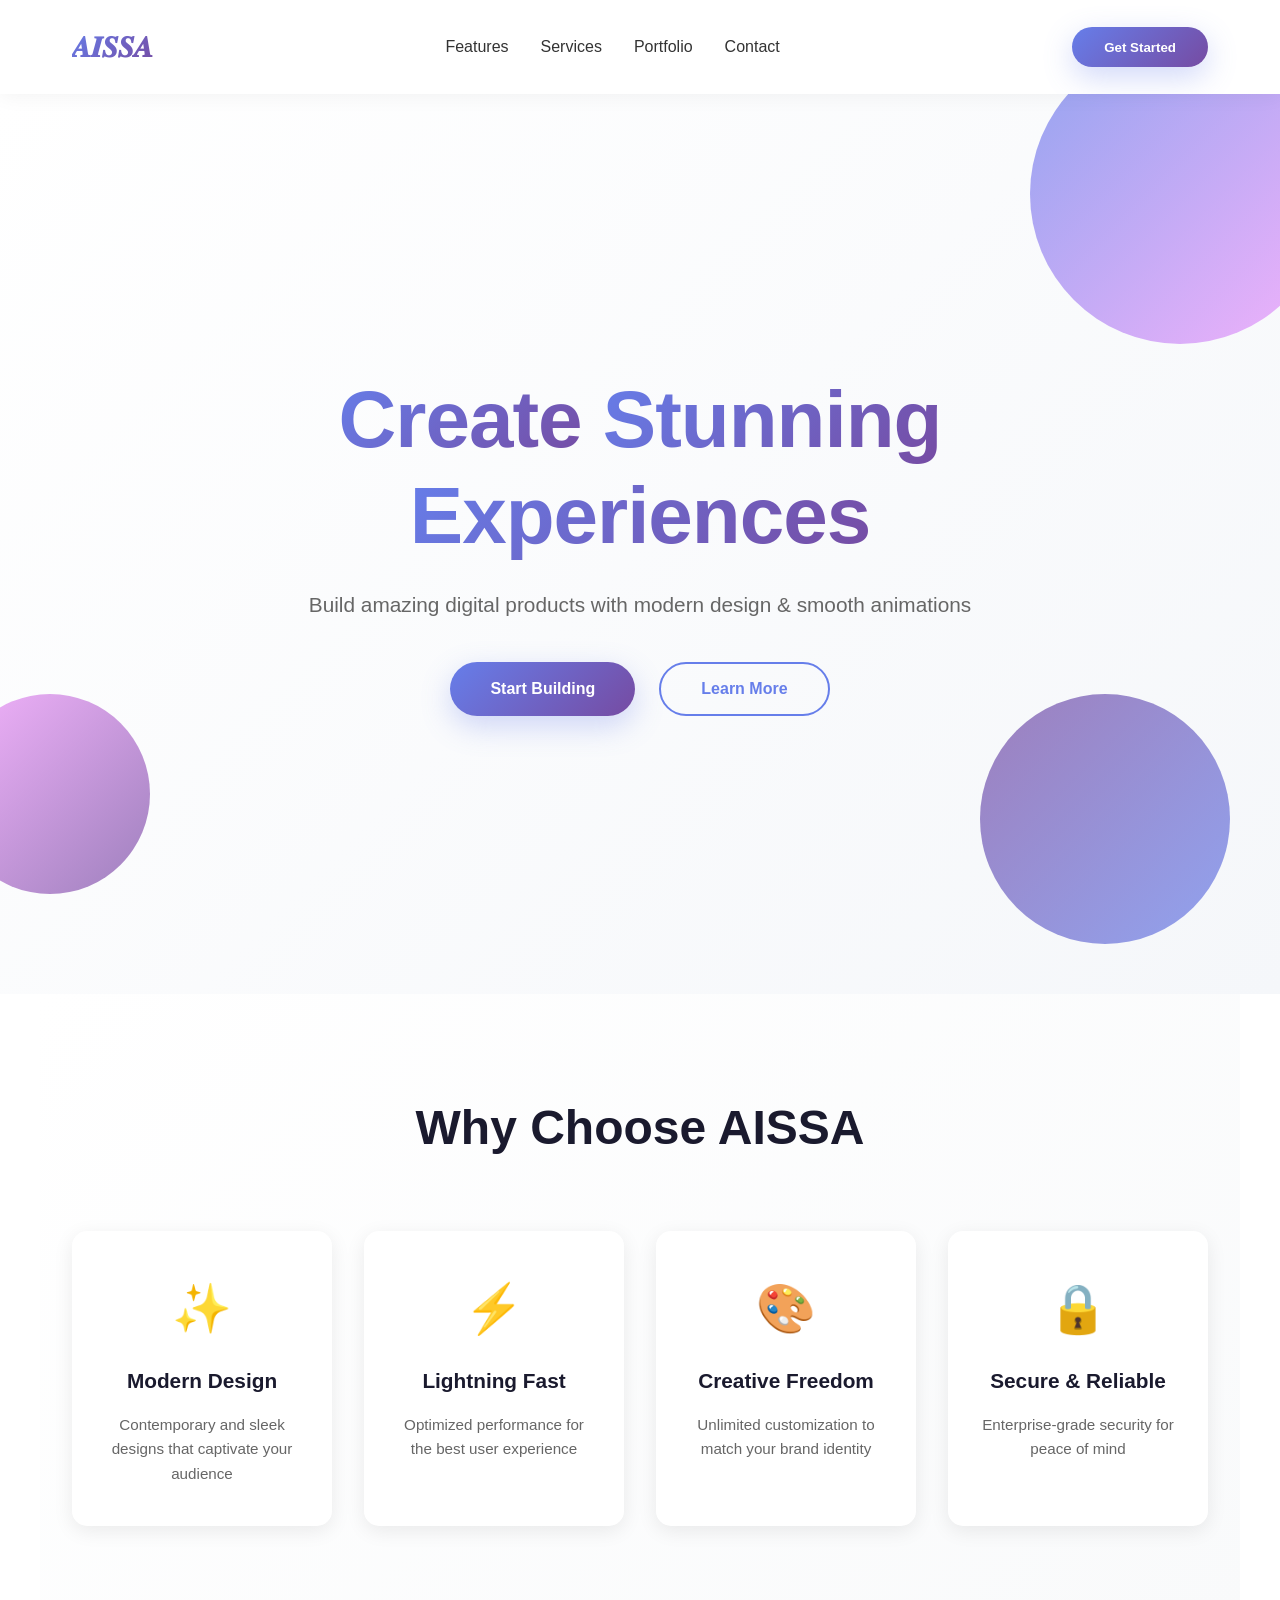
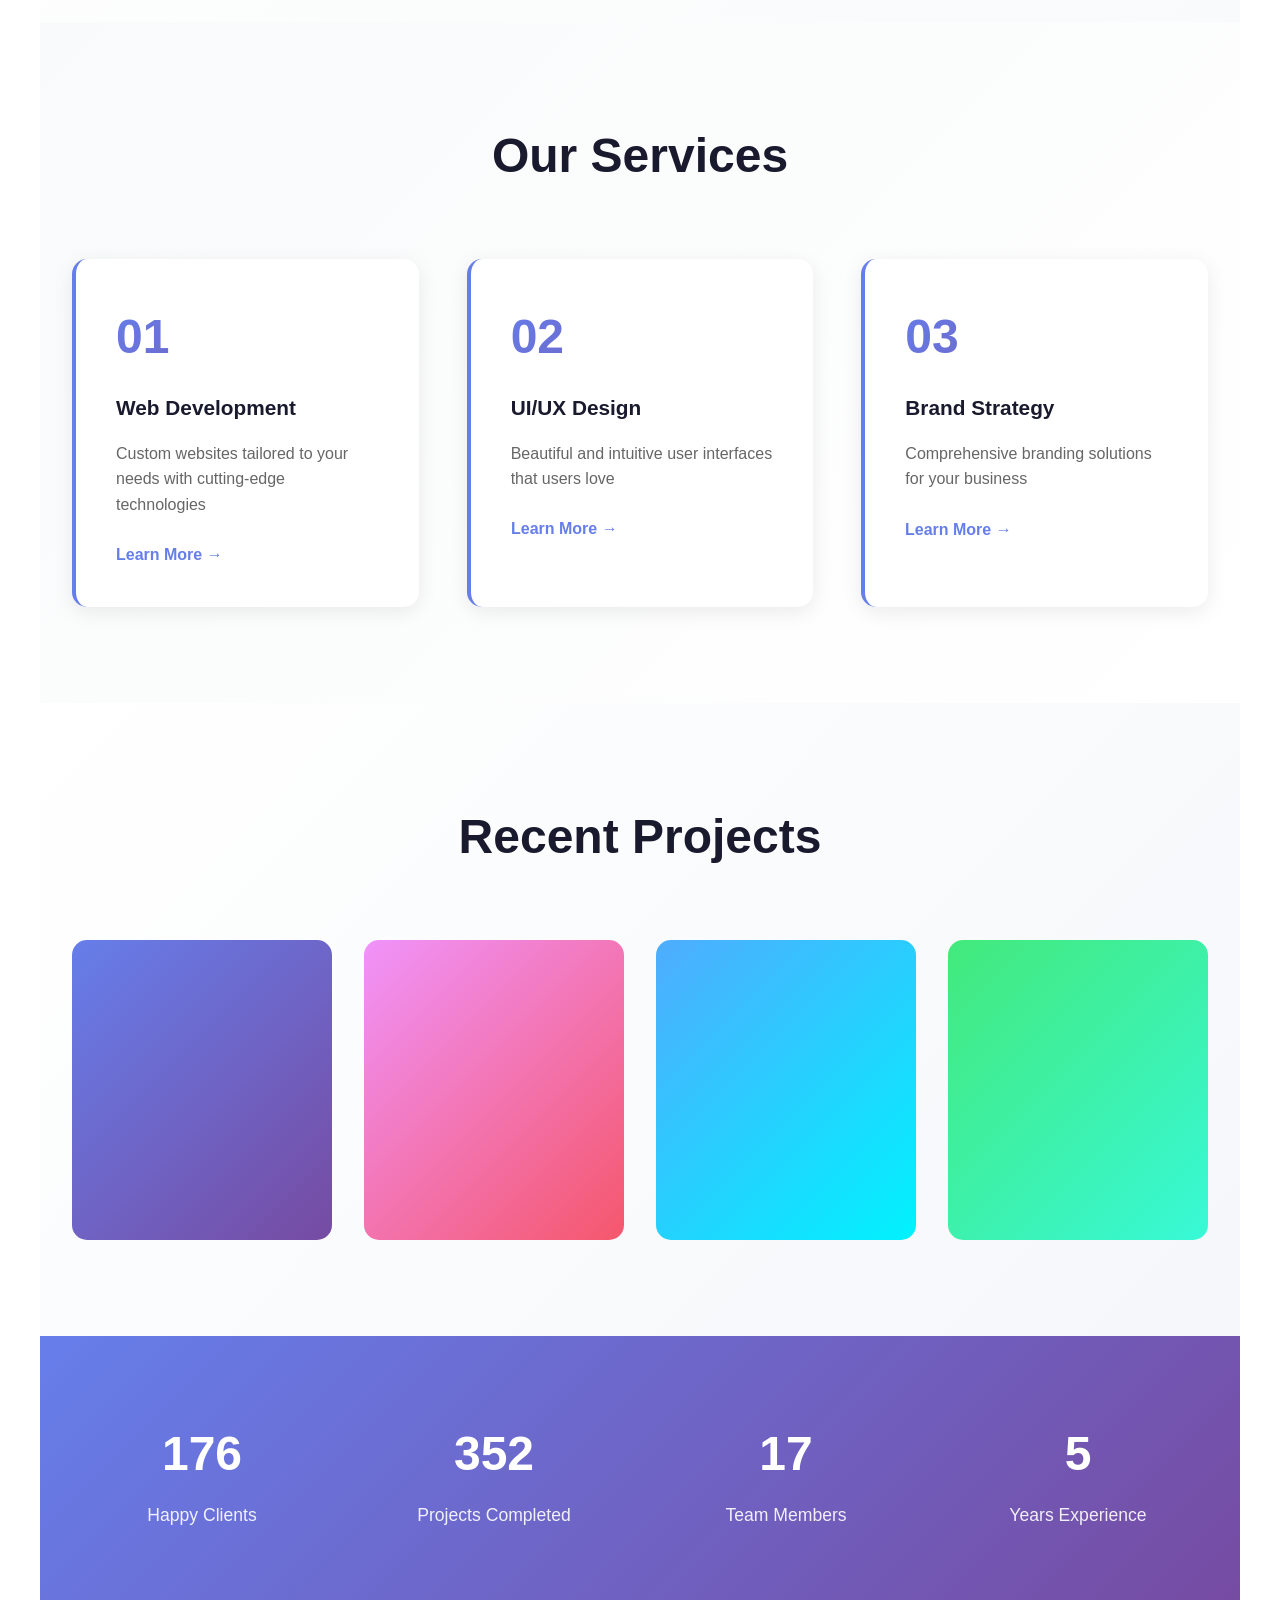
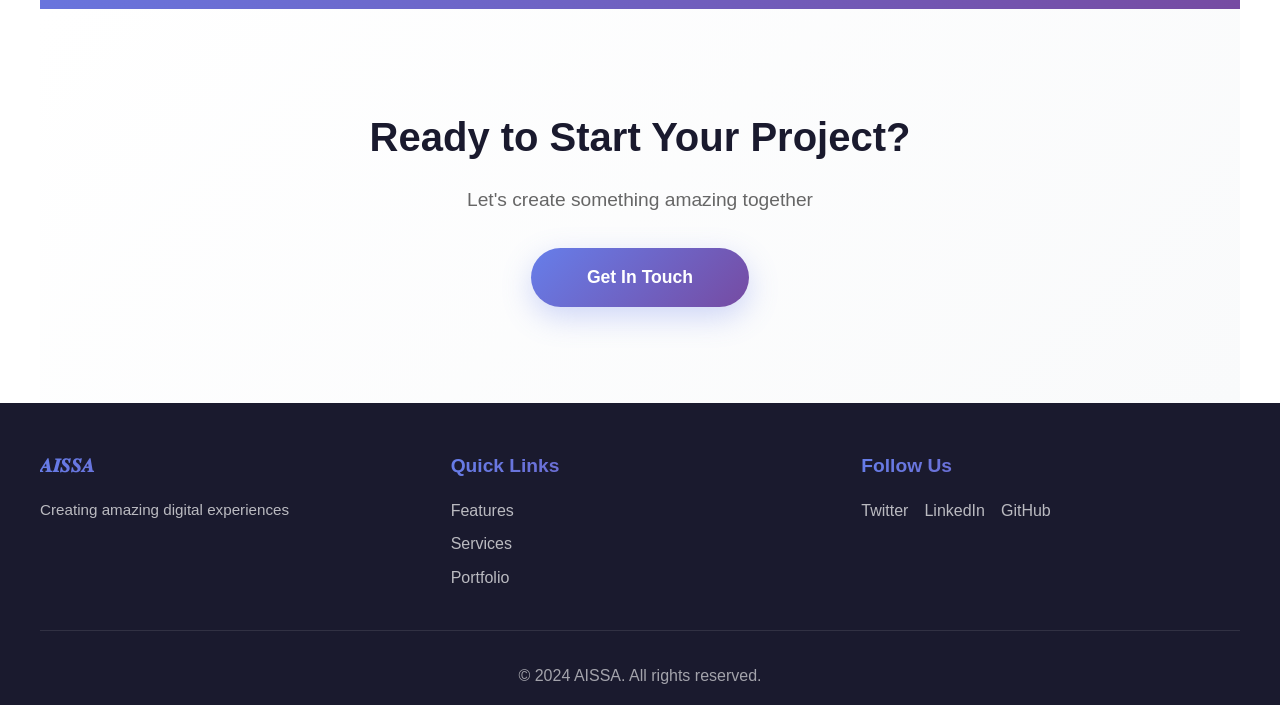
==== commit 16fa1705: "Update print statement from 'Hello' to 'Goodbye'" ====
--- a/index.html
+++ b/index.html
@@ -1,728 +1,186 @@
 <!DOCTYPE html>
 <html lang="en">
 <head>
-<meta charset="UTF-8">
-<meta name="viewport" content="width=device-width, initial-scale=1.0">
-<title>Abdelalim Fathy — Thumbnail Designer</title>
-<script src="https://cdn.jsdelivr.net/npm/@tailwindcss/browser@4"></script>
-<link rel="preconnect" href="https://fonts.googleapis.com">
-<link href="https://fonts.googleapis.com/css2?family=Space+Grotesk:wght@400;500;600;700&family=Inter:wght@300;400;500;600;700&display=swap" rel="stylesheet">
-<style>
-  :root{
-    --bg:#08080b;
-    --bg-soft:#0f0f14;
-    --accent:#c8ff3c;
-    --accent2:#7c5cff;
-    --text:#f3f3f5;
-    --muted:#8b8b96;
-  }
-  *{box-sizing:border-box;}
-  html{scroll-behavior:smooth;}
-  body{
-    background:var(--bg);
-    color:var(--text);
-    font-family:'Inter',sans-serif;
-    overflow-x:hidden;
-    cursor:none;
-  }
-  h1,h2,h3,.font-display{font-family:'Space Grotesk',sans-serif;}
+    <meta charset="UTF-8">
+    <meta name="viewport" content="width=device-width, initial-scale=1.0">
+    <title>AISSA - Modern Landing Page</title>
+    <link rel="stylesheet" href="styles.css">
+</head>
+<body>
+    <!-- Navigation -->
+    <nav class="navbar">
+        <div class="nav-container">
+            <div class="logo">𝑨𝑰𝑺𝑺𝑨</div>
+            <ul class="nav-links">
+                <li><a href="#features">Features</a></li>
+                <li><a href="#services">Services</a></li>
+                <li><a href="#portfolio">Portfolio</a></li>
+                <li><a href="#contact">Contact</a></li>
+            </ul>
+            <button class="nav-cta">Get Started</button>
+        </div>
+    </nav>
 
-  /* Custom cursor */
-  .cursor-dot, .cursor-ring{
-    position:fixed; top:0; left:0; pointer-events:none; z-index:9999;
-    border-radius:50%;
-    transform:translate(-50%,-50%);
-    mix-blend-mode:difference;
-  }
-  .cursor-dot{width:8px;height:8px;background:#fff;transition:opacity .2s;}
-  .cursor-ring{width:36px;height:36px;border:1px solid rgba(255,255,255,.6);transition:transform .15s ease-out, opacity .2s, width .2s, height .2s;}
-  @media (max-width: 768px){ .cursor-dot,.cursor-ring{display:none;} body{cursor:auto;} }
+    <!-- Hero Section -->
+    <section class="hero">
+        <div class="hero-content">
+            <h1 class="hero-title">
+                <span class="word">Create</span>
+                <span class="word">Stunning</span>
+                <span class="word">Experiences</span>
+            </h1>
+            <p class="hero-subtitle">Build amazing digital products with modern design & smooth animations</p>
+            <div class="hero-buttons">
+                <button class="btn btn-primary">Start Building</button>
+                <button class="btn btn-secondary">Learn More</button>
+            </div>
+        </div>
+        <div class="hero-decoration">
+            <div class="gradient-blob blob-1"></div>
+            <div class="gradient-blob blob-2"></div>
+            <div class="gradient-blob blob-3"></div>
+        </div>
+    </section>
 
-  ::selection{background:var(--accent);color:#000;}
+    <!-- Features Section -->
+    <section class="features" id="features">
+        <h2>Why Choose AISSA</h2>
+        <div class="features-grid">
+            <div class="feature-card">
+                <div class="feature-icon">✨</div>
+                <h3>Modern Design</h3>
+                <p>Contemporary and sleek designs that captivate your audience</p>
+            </div>
+            <div class="feature-card">
+                <div class="feature-icon">⚡</div>
+                <h3>Lightning Fast</h3>
+                <p>Optimized performance for the best user experience</p>
+            </div>
+            <div class="feature-card">
+                <div class="feature-icon">🎨</div>
+                <h3>Creative Freedom</h3>
+                <p>Unlimited customization to match your brand identity</p>
+            </div>
+            <div class="feature-card">
+                <div class="feature-icon">🔒</div>
+                <h3>Secure & Reliable</h3>
+                <p>Enterprise-grade security for peace of mind</p>
+            </div>
+        </div>
+    </section>
 
-  /* Scrollbar */
-  ::-webkit-scrollbar{width:8px;}
-  ::-webkit-scrollbar-track{background:var(--bg);}
-  ::-webkit-scrollbar-thumb{background:#2a2a33;border-radius:4px;}
+    <!-- Services Section -->
+    <section class="services" id="services">
+        <h2>Our Services</h2>
+        <div class="services-container">
+            <div class="service-item">
+                <div class="service-number">01</div>
+                <h3>Web Development</h3>
+                <p>Custom websites tailored to your needs with cutting-edge technologies</p>
+                <a href="#" class="service-link">Learn More →</a>
+            </div>
+            <div class="service-item">
+                <div class="service-number">02</div>
+                <h3>UI/UX Design</h3>
+                <p>Beautiful and intuitive user interfaces that users love</p>
+                <a href="#" class="service-link">Learn More →</a>
+            </div>
+            <div class="service-item">
+                <div class="service-number">03</div>
+                <h3>Brand Strategy</h3>
+                <p>Comprehensive branding solutions for your business</p>
+                <a href="#" class="service-link">Learn More →</a>
+            </div>
+        </div>
+    </section>
 
-  /* Grain overlay */
-  .grain{
-    position:fixed; inset:0; pointer-events:none; z-index:40; opacity:.04;
-    background-image:url("data:image/svg+xml,%3Csvg xmlns='http://www.w3.org/2000/svg' width='120' height='120'%3E%3Cfilter id='n'%3E%3CfeTurbulence type='fractalNoise' baseFrequency='0.9' numOctaves='2' stitchTiles='stitch'/%3E%3C/filter%3E%3Crect width='100%25' height='100%25' filter='url(%23n)'/%3E%3C/svg%3E");
-  }
+    <!-- Portfolio Section -->
+    <section class="portfolio" id="portfolio">
+        <h2>Recent Projects</h2>
+        <div class="portfolio-grid">
+            <div class="portfolio-item" style="background: linear-gradient(135deg, #667eea 0%, #764ba2 100%);">
+                <div class="portfolio-overlay">
+                    <h3>Project One</h3>
+                    <p>Interactive Web Application</p>
+                </div>
+            </div>
+            <div class="portfolio-item" style="background: linear-gradient(135deg, #f093fb 0%, #f5576c 100%);">
+                <div class="portfolio-overlay">
+                    <h3>Project Two</h3>
+                    <p>Mobile App Design</p>
+                </div>
+            </div>
+            <div class="portfolio-item" style="background: linear-gradient(135deg, #4facfe 0%, #00f2fe 100%);">
+                <div class="portfolio-overlay">
+                    <h3>Project Three</h3>
+                    <p>SaaS Platform</p>
+                </div>
+            </div>
+            <div class="portfolio-item" style="background: linear-gradient(135deg, #43e97b 0%, #38f9d7 100%);">
+                <div class="portfolio-overlay">
+                    <h3>Project Four</h3>
+                    <p>E-commerce Website</p>
+                </div>
+            </div>
+        </div>
+    </section>
 
-  /* reveal animations */
-  .reveal{opacity:0; transform:translateY(40px); transition:opacity .9s cubic-bezier(.16,1,.3,1), transform .9s cubic-bezier(.16,1,.3,1);}
-  .reveal.active{opacity:1; transform:translateY(0);}
-  .reveal-scale{opacity:0; transform:scale(.9); transition:opacity .8s ease, transform .8s ease;}
-  .reveal-scale.active{opacity:1; transform:scale(1);}
-  .reveal-left{opacity:0; transform:translateX(-60px); transition:opacity .9s cubic-bezier(.16,1,.3,1), transform .9s cubic-bezier(.16,1,.3,1);}
-  .reveal-left.active{opacity:1; transform:translateX(0);}
-  .reveal-right{opacity:0; transform:translateX(60px); transition:opacity .9s cubic-bezier(.16,1,.3,1), transform .9s cubic-bezier(.16,1,.3,1);}
-  .reveal-right.active{opacity:1; transform:translateX(0);}
+    <!-- Stats Section -->
+    <section class="stats">
+        <div class="stat-item">
+            <h3 class="stat-number" data-target="500">0</h3>
+            <p>Happy Clients</p>
+        </div>
+        <div class="stat-item">
+            <h3 class="stat-number" data-target="1000">0</h3>
+            <p>Projects Completed</p>
+        </div>
+        <div class="stat-item">
+            <h3 class="stat-number" data-target="50">0</h3>
+            <p>Team Members</p>
+        </div>
+        <div class="stat-item">
+            <h3 class="stat-number" data-target="15">0</h3>
+            <p>Years Experience</p>
+        </div>
+    </section>
 
-  .stagger > *{transition-delay: calc(var(--i) * 90ms);}
+    <!-- CTA Section -->
+    <section class="cta-section">
+        <h2>Ready to Start Your Project?</h2>
+        <p>Let's create something amazing together</p>
+        <button class="btn btn-primary btn-large">Get In Touch</button>
+    </section>
 
-  /* Gradient text */
-  .gradient-text{
-    background:linear-gradient(90deg,var(--accent),var(--accent2) 60%,#ff5ca8);
-    -webkit-background-clip:text; background-clip:text; color:transparent;
-    background-size:200% auto;
-    animation:gradientShift 6s ease infinite;
-  }
-  @keyframes gradientShift{
-    0%{background-position:0% 50%;}
-    50%{background-position:100% 50%;}
-    100%{background-position:0% 50%;}
-  }
+    <!-- Footer -->
+    <footer class="footer">
+        <div class="footer-content">
+            <div class="footer-section">
+                <h4>𝑨𝑰𝑺𝑺𝑨</h4>
+                <p>Creating amazing digital experiences</p>
+            </div>
+            <div class="footer-section">
+                <h4>Quick Links</h4>
+                <ul>
+                    <li><a href="#features">Features</a></li>
+                    <li><a href="#services">Services</a></li>
+                    <li><a href="#portfolio">Portfolio</a></li>
+                </ul>
+            </div>
+            <div class="footer-section">
+                <h4>Follow Us</h4>
+                <div class="social-links">
+                    <a href="#">Twitter</a>
+                    <a href="#">LinkedIn</a>
+                    <a href="#">GitHub</a>
+                </div>
+            </div>
+        </div>
+        <div class="footer-bottom">
+            <p>&copy; 2024 AISSA. All rights reserved.</p>
+        </div>
+    </footer>
 
-  /* Blob backgrounds */
-  .blob{
-    position:absolute; border-radius:50%; filter:blur(90px); opacity:.35; z-index:0;
-    animation:float 12s ease-in-out infinite;
-  }
-  @keyframes float{
-    0%,100%{transform:translate(0,0) scale(1);}
-    50%{transform:translate(30px,-40px) scale(1.1);}
-  }
-
-  /* Marquee */
-  .marquee-track{
-    display:flex; width:max-content;
-    animation:marquee 22s linear infinite;
-  }
-  @keyframes marquee{
-    from{transform:translateX(0);}
-    to{transform:translateX(-50%);}
-  }
-  .marquee-wrap:hover .marquee-track{animation-play-state:paused;}
-
-  /* Buttons */
-  .btn-primary{
-    position:relative; overflow:hidden;
-    background:var(--accent); color:#08080b;
-    transition:transform .35s cubic-bezier(.16,1,.3,1), box-shadow .35s;
-  }
-  .btn-primary:hover{transform:translateY(-3px); box-shadow:0 10px 30px -8px rgba(200,255,60,.5);}
-  .btn-outline{
-    border:1px solid rgba(255,255,255,.25); transition:all .3s ease;
-  }
-  .btn-outline:hover{border-color:var(--accent); background:rgba(200,255,60,.08); transform:translateY(-3px);}
-
-  /* Nav link underline */
-  .nav-link{position:relative;}
-  .nav-link::after{
-    content:''; position:absolute; left:0; bottom:-4px; width:0; height:1px; background:var(--accent);
-    transition:width .3s ease;
-  }
-  .nav-link:hover::after{width:100%;}
-
-  /* Card hover tilt */
-  .tilt-card{ transition: transform .4s cubic-bezier(.16,1,.3,1), border-color .4s; }
-  .tilt-card:hover{ transform: translateY(-10px); }
-
-  /* Gallery image zoom */
-  .gallery-item img{ transition: transform .8s cubic-bezier(.16,1,.3,1), filter .5s; }
-  .gallery-item:hover img{ transform:scale(1.08); filter:brightness(.75); }
-  .gallery-overlay{ opacity:0; transition:opacity .4s ease; }
-  .gallery-item:hover .gallery-overlay{ opacity:1; }
-
-  /* FAQ */
-  .faq-item .faq-icon{ transition:transform .35s ease; }
-  .faq-item.open .faq-icon{ transform:rotate(45deg); }
-  .faq-answer{ max-height:0; overflow:hidden; transition:max-height .5s cubic-bezier(.16,1,.3,1), padding .3s ease; }
-  .faq-item.open .faq-answer{ max-height:300px; }
-
-  /* Loader */
-  #loader{ position:fixed; inset:0; background:#08080b; z-index:9998; display:flex; align-items:center; justify-content:center; transition:opacity .6s ease, visibility .6s; }
-  #loader.hide{ opacity:0; visibility:hidden; }
-  .loader-text{ font-family:'Space Grotesk'; font-size:14px; letter-spacing:.3em; color:var(--muted); }
-
-  /* number counter */
-  .counter{font-variant-numeric: tabular-nums;}
-
-  /* Marquee word */
-  .word-marquee span{ -webkit-text-stroke:1px rgba(255,255,255,.25); color:transparent; }
-
-  /* Pricing highlight */
-  .pricing-featured{ background:linear-gradient(160deg, rgba(200,255,60,.08), rgba(124,92,255,.08)); border-color:var(--accent) !important; }
-
-  .glow-border{ position:relative; }
-  .glow-border::before{
-    content:''; position:absolute; inset:0; border-radius:inherit; padding:1px;
-    background:linear-gradient(120deg, rgba(200,255,60,.4), rgba(124,92,255,.4), transparent 60%);
-    -webkit-mask: linear-gradient(#fff 0 0) content-box, linear-gradient(#fff 0 0);
-    -webkit-mask-composite: xor; mask-composite: exclude;
-    opacity:0; transition:opacity .4s ease; pointer-events:none;
-  }
-  .glow-border:hover::before{ opacity:1; }
-
-  /* back to top */
-  #backToTop{ transition: opacity .3s ease, transform .3s ease; }
-
-  /* mobile menu */
-  #mobileMenu{ transition: max-height .5s cubic-bezier(.16,1,.3,1), opacity .4s ease; }
-
-  .hero-badge{ animation:pulseBadge 2.5s ease-in-out infinite; }
-  @keyframes pulseBadge{ 0%,100%{box-shadow:0 0 0 0 rgba(200,255,60,.3);} 50%{box-shadow:0 0 0 8px rgba(200,255,60,0);} }
-</style>
-</head>
-<body class="antialiased">
-
-<!-- Loader -->
-<div id="loader">
-  <div class="text-center">
-    <div class="loader-text">LOADING PORTFOLIO</div>
-  </div>
-</div>
-
-<!-- Grain overlay -->
-<div class="grain"></div>
-
-<!-- Custom cursor -->
-<div class="cursor-dot" id="cursorDot"></div>
-<div class="cursor-ring" id="cursorRing"></div>
-
-<!-- Nav -->
-<header class="fixed top-0 left-0 w-full z-50 backdrop-blur-md bg-black/30 border-b border-white/5" id="navbar">
-  <div class="max-w-7xl mx-auto px-6 md:px-10 flex items-center justify-between h-20">
-    <a href="#home" class="font-display text-2xl font-bold tracking-tight">Abdelalim<span class="text-[var(--accent)]">.</span></a>
-    <nav class="hidden md:flex items-center gap-10 text-sm text-white/80">
-      <a href="#work" class="nav-link">Work</a>
-      <a href="#process" class="nav-link">Process</a>
-      <a href="#faq" class="nav-link">FAQ</a>
-      <a href="https://www.behance.net/abdelalimfathy" target="_blank" rel="noopener" class="nav-link">Behance</a>
-      <a href="https://www.instagram.com/3bdo.psd/" target="_blank" rel="noopener" class="nav-link">Instagram</a>
-    </nav>
-    <a href="#contact" class="hidden md:inline-block btn-primary px-6 py-2.5 rounded-full text-sm font-semibold">Start a Project</a>
-    <button id="menuBtn" class="md:hidden text-white text-2xl">☰</button>
-  </div>
-  <div id="mobileMenu" class="md:hidden overflow-hidden max-h-0 opacity-0 bg-black/90 px-6">
-    <div class="flex flex-col gap-5 py-6 text-white/80">
-      <a href="#work" class="nav-link w-fit">Work</a>
-      <a href="#process" class="nav-link w-fit">Process</a>
-      <a href="#faq" class="nav-link w-fit">FAQ</a>
-      <a href="https://www.behance.net/abdelalimfathy" target="_blank" rel="noopener" class="nav-link w-fit">Behance</a>
-      <a href="https://www.instagram.com/3bdo.psd/" target="_blank" rel="noopener" class="nav-link w-fit">Instagram</a>
-      <a href="#contact" class="btn-primary px-6 py-3 rounded-full text-sm font-semibold text-center">Start a Project</a>
-    </div>
-  </div>
-</header>
-
-<!-- HERO -->
-<section id="home" class="relative min-h-screen flex items-center pt-32 pb-20 overflow-hidden">
-  <div class="blob w-[500px] h-[500px] bg-[var(--accent)] top-[-100px] left-[-150px]"></div>
-  <div class="blob w-[450px] h-[450px] bg-[var(--accent2)] bottom-[-150px] right-[-100px]" style="animation-delay:2s;"></div>
-
-  <div class="relative z-10 max-w-7xl mx-auto px-6 md:px-10 w-full">
-    <div class="grid md:grid-cols-[auto_1fr] gap-10 md:gap-16 items-center">
-
-      <div class="reveal-scale active flex justify-center md:justify-start" style="transition-delay:.05s">
-        <div class="relative w-40 h-40 md:w-56 md:h-56 shrink-0">
-          <div class="absolute -inset-2 rounded-full bg-gradient-to-br from-[var(--accent)] to-[var(--accent2)] opacity-60 blur-xl animate-pulse"></div>
-          <a href="https://ibb.co/PvgMTNjf" target="_blank" rel="noopener">
-            <img src="https://i.ibb.co/5gLkY64f/New-profile.jpg" alt="Abdelalim Fathy" class="relative w-full h-full rounded-full object-cover border-4 border-white/10 shadow-2xl">
-          </a>
-        </div>
-      </div>
-
-      <div>
-        <div class="reveal active flex items-center gap-2 mb-3" style="transition-delay:.1s">
-          <span class="w-2.5 h-2.5 rounded-full bg-green-400 hero-badge"></span>
-          <span class="text-sm text-white/70 tracking-wide">I'm online</span>
-        </div>
-
-        <h1 class="reveal active font-display text-[11vw] md:text-[4.6vw] leading-[0.95] font-bold tracking-tight" style="transition-delay:.15s">
-          Abdelalim Fathy
-        </h1>
-        <p class="reveal active mt-3 text-lg md:text-xl text-white/60 font-medium" style="transition-delay:.2s">
-          Thumbnail Designer
-        </p>
-
-        <h2 class="reveal active mt-8 font-display text-2xl md:text-3xl font-semibold" style="transition-delay:.25s">
-          Realistic thumbnails for top <span class="gradient-text">CTR.</span>
-        </h2>
-        <p class="reveal active mt-5 max-w-xl text-white/60 text-lg leading-relaxed" style="transition-delay:.3s">
-          Engaging designs that instantly grab attention, spark curiosity, and convert viewers into clicks. Designed to stand out, built for high performance, and optimized for your content growth.
-        </p>
-        <p class="reveal active mt-4 max-w-xl text-white/80 text-lg font-medium" style="transition-delay:.35s">
-          Professional animation and motion graphics
-        </p>
-
-        <div class="reveal active mt-10 flex flex-wrap items-center gap-5" style="transition-delay:.4s">
-          <a href="#contact" class="btn-primary px-8 py-4 rounded-full font-semibold">Let's Talk →</a>
-          <a href="#work" class="btn-outline px-8 py-4 rounded-full font-semibold">View My Work</a>
-        </div>
-
-        <div class="reveal active mt-10 flex items-center gap-5" style="transition-delay:.45s">
-          <a href="https://www.behance.net/abdelalimfathy" target="_blank" rel="noopener" class="btn-outline w-12 h-12 rounded-full flex items-center justify-center font-semibold" title="Behance">Be</a>
-          <a href="https://www.instagram.com/3bdo.psd/" target="_blank" rel="noopener" class="btn-outline w-12 h-12 rounded-full flex items-center justify-center font-semibold" title="Instagram">IG</a>
-        </div>
-      </div>
-    </div>
-
-    <div class="reveal active mt-20 grid grid-cols-3 gap-6 max-w-xl" style="transition-delay:.5s">
-      <div>
-        <div class="font-display text-3xl md:text-4xl font-bold"><span class="counter" data-target="180">0</span>+</div>
-        <div class="text-white/50 text-sm mt-1">Projects Delivered</div>
-      </div>
-      <div>
-        <div class="font-display text-3xl md:text-4xl font-bold"><span class="counter" data-target="65">0</span>+</div>
-        <div class="text-white/50 text-sm mt-1">Happy Clients</div>
-      </div>
-      <div>
-        <div class="font-display text-3xl md:text-4xl font-bold"><span class="counter" data-target="6">0</span></div>
-        <div class="text-white/50 text-sm mt-1">Years Experience</div>
-      </div>
-    </div>
-  </div>
-
-  <div class="absolute bottom-8 left-1/2 -translate-x-1/2 flex flex-col items-center gap-2 text-white/40 text-xs tracking-widest">
-    <span>SCROLL</span>
-    <div class="w-px h-10 bg-white/30 relative overflow-hidden">
-      <div class="absolute top-0 left-0 w-full h-1/2 bg-[var(--accent)] animate-bounce"></div>
-    </div>
-  </div>
-</section>
-
-<!-- MARQUEE -->
-<section class="border-y border-white/5 py-6 bg-white/[0.02] overflow-hidden">
-  <div class="marquee-wrap">
-    <div class="marquee-track">
-      <div class="flex items-center gap-16 pr-16 word-marquee">
-        <span class="font-display text-4xl md:text-5xl font-bold whitespace-nowrap">BRAND STRATEGY</span>
-        <span class="text-[var(--accent)] text-3xl">✦</span>
-        <span class="font-display text-4xl md:text-5xl font-bold whitespace-nowrap">MOTION DESIGN</span>
-        <span class="text-[var(--accent)] text-3xl">✦</span>
-        <span class="font-display text-4xl md:text-5xl font-bold whitespace-nowrap">THUMBNAIL ART</span>
-        <span class="text-[var(--accent)] text-3xl">✦</span>
-        <span class="font-display text-4xl md:text-5xl font-bold whitespace-nowrap">WEB EXPERIENCE</span>
-        <span class="text-[var(--accent)] text-3xl">✦</span>
-      </div>
-      <div class="flex items-center gap-16 pr-16 word-marquee" aria-hidden="true">
-        <span class="font-display text-4xl md:text-5xl font-bold whitespace-nowrap">BRAND STRATEGY</span>
-        <span class="text-[var(--accent)] text-3xl">✦</span>
-        <span class="font-display text-4xl md:text-5xl font-bold whitespace-nowrap">MOTION DESIGN</span>
-        <span class="text-[var(--accent)] text-3xl">✦</span>
-        <span class="font-display text-4xl md:text-5xl font-bold whitespace-nowrap">THUMBNAIL ART</span>
-        <span class="text-[var(--accent)] text-3xl">✦</span>
-        <span class="font-display text-4xl md:text-5xl font-bold whitespace-nowrap">WEB EXPERIENCE</span>
-        <span class="text-[var(--accent)] text-3xl">✦</span>
-      </div>
-    </div>
-  </div>
-</section>
-
-<!-- WORK / GALLERY -->
-<section id="work" class="relative py-32 bg-white/[0.02] border-y border-white/5">
-  <div class="max-w-7xl mx-auto px-6 md:px-10">
-    <div class="reveal mb-16 text-center">
-      <span class="text-[var(--accent)] text-sm tracking-widest uppercase">Selected Work</span>
-      <h2 class="font-display text-4xl md:text-5xl font-bold mt-3">Recent projects</h2>
-    </div>
-    <div class="grid md:grid-cols-3 gap-6 stagger">
-      <div class="reveal-scale gallery-item relative rounded-2xl overflow-hidden group" style="--i:0">
-        <img src="https://images.unsplash.com/photo-1611162617213-7d7a39e9b1d7?q=80&w=800&auto=format&fit=crop" class="w-full h-80 object-cover" alt="Project 1">
-        <div class="gallery-overlay absolute inset-0 bg-black/60 flex flex-col justify-end p-6">
-          <h4 class="font-display text-xl font-bold">Aurora Rebrand</h4>
-          <p class="text-white/60 text-sm">Brand Identity</p>
-        </div>
-      </div>
-      <div class="reveal-scale gallery-item relative rounded-2xl overflow-hidden group" style="--i:1">
-        <img src="https://images.unsplash.com/photo-1618005182384-a83a8bd57fbe?q=80&w=800&auto=format&fit=crop" class="w-full h-80 object-cover" alt="Project 2">
-        <div class="gallery-overlay absolute inset-0 bg-black/60 flex flex-col justify-end p-6">
-          <h4 class="font-display text-xl font-bold">Nomad Thumbnails</h4>
-          <p class="text-white/60 text-sm">Thumbnail Design</p>
-        </div>
-      </div>
-      <div class="reveal-scale gallery-item relative rounded-2xl overflow-hidden group" style="--i:2">
-        <img src="https://images.unsplash.com/photo-1620641788421-7a1c342ea42e?q=80&w=800&auto=format&fit=crop" class="w-full h-80 object-cover" alt="Project 3">
-        <div class="gallery-overlay absolute inset-0 bg-black/60 flex flex-col justify-end p-6">
-          <h4 class="font-display text-xl font-bold">Pulse App</h4>
-          <p class="text-white/60 text-sm">Web Experience</p>
-        </div>
-      </div>
-      <div class="reveal-scale gallery-item relative rounded-2xl overflow-hidden group" style="--i:3">
-        <img src="https://images.unsplash.com/photo-1626785774625-0b1c2c4eab67?q=80&w=800&auto=format&fit=crop" class="w-full h-80 object-cover" alt="Project 4">
-        <div class="gallery-overlay absolute inset-0 bg-black/60 flex flex-col justify-end p-6">
-          <h4 class="font-display text-xl font-bold">Kinetic Reel</h4>
-          <p class="text-white/60 text-sm">Motion Design</p>
-        </div>
-      </div>
-      <div class="reveal-scale gallery-item relative rounded-2xl overflow-hidden group" style="--i:4">
-        <img src="https://images.unsplash.com/photo-1634942537034-2531766767d1?q=80&w=800&auto=format&fit=crop" class="w-full h-80 object-cover" alt="Project 5">
-        <div class="gallery-overlay absolute inset-0 bg-black/60 flex flex-col justify-end p-6">
-          <h4 class="font-display text-xl font-bold">Glow Cosmetics</h4>
-          <p class="text-white/60 text-sm">Brand Identity</p>
-        </div>
-      </div>
-      <div class="reveal-scale gallery-item relative rounded-2xl overflow-hidden group" style="--i:5">
-        <img src="https://images.unsplash.com/photo-1618556450991-2f1af64e8191?q=80&w=800&auto=format&fit=crop" class="w-full h-80 object-cover" alt="Project 6">
-        <div class="gallery-overlay absolute inset-0 bg-black/60 flex flex-col justify-end p-6">
-          <h4 class="font-display text-xl font-bold">Voltage Gaming</h4>
-          <p class="text-white/60 text-sm">Thumbnail Design</p>
-        </div>
-      </div>
-    </div>
-  </div>
-</section>
-
-<!-- PROCESS -->
-<section id="process" class="relative py-32 max-w-7xl mx-auto px-6 md:px-10">
-  <div class="reveal mb-20 text-center">
-    <span class="text-[var(--accent)] text-sm tracking-widest uppercase">How it works</span>
-    <h2 class="font-display text-4xl md:text-5xl font-bold mt-3">A simple, fast process</h2>
-  </div>
-  <div class="grid md:grid-cols-4 gap-8 relative">
-    <div class="hidden md:block absolute top-8 left-0 w-full h-px bg-white/10"></div>
-    <div class="reveal relative" style="transition-delay:.05s">
-      <div class="w-16 h-16 rounded-full bg-[var(--bg-soft)] border border-white/15 flex items-center justify-center font-display text-xl font-bold relative z-10 mb-6">01</div>
-      <h3 class="font-display text-lg font-semibold mb-2">Discovery</h3>
-      <p class="text-white/50 text-sm">Share your idea, brief, or reference — we listen first.</p>
-    </div>
-    <div class="reveal relative" style="transition-delay:.15s">
-      <div class="w-16 h-16 rounded-full bg-[var(--bg-soft)] border border-white/15 flex items-center justify-center font-display text-xl font-bold relative z-10 mb-6">02</div>
-      <h3 class="font-display text-lg font-semibold mb-2">Concept</h3>
-      <p class="text-white/50 text-sm">We sketch bold directions rooted in strategy, not guesswork.</p>
-    </div>
-    <div class="reveal relative" style="transition-delay:.25s">
-      <div class="w-16 h-16 rounded-full bg-[var(--bg-soft)] border border-white/15 flex items-center justify-center font-display text-xl font-bold relative z-10 mb-6">03</div>
-      <h3 class="font-display text-lg font-semibold mb-2">Design</h3>
-      <p class="text-white/50 text-sm">Full craft pass — color, type, composition, and polish.</p>
-    </div>
-    <div class="reveal relative" style="transition-delay:.35s">
-      <div class="w-16 h-16 rounded-full bg-[var(--accent)] text-black flex items-center justify-center font-display text-xl font-bold relative z-10 mb-6">04</div>
-      <h3 class="font-display text-lg font-semibold mb-2">Delivery</h3>
-      <p class="text-white/50 text-sm">Final files delivered fast, with revisions included.</p>
-    </div>
-  </div>
-</section>
-
-<!-- TESTIMONIALS -->
-<section class="relative py-32 bg-white/[0.02] border-y border-white/5 overflow-hidden">
-  <div class="blob w-[400px] h-[400px] bg-[var(--accent2)] top-1/2 left-1/2 -translate-x-1/2 -translate-y-1/2"></div>
-  <div class="relative max-w-4xl mx-auto px-6 text-center">
-    <span class="reveal active text-[var(--accent)] text-sm tracking-widest uppercase">Testimonials</span>
-    <div id="testimonialSlider" class="mt-10 min-h-[220px] flex items-center justify-center relative">
-      <div class="testimonial-slide transition-opacity duration-700">
-        <p class="font-display text-2xl md:text-3xl font-medium leading-snug">"Abdelalim completely transformed our channel's click-through rate. Every thumbnail feels like a mini movie poster."</p>
-        <div class="mt-8 flex items-center justify-center gap-3">
-          <div class="w-10 h-10 rounded-full bg-[var(--accent)]/30"></div>
-          <div class="text-left">
-            <div class="font-semibold">Marcus Lane</div>
-            <div class="text-white/50 text-sm">YouTube Creator, 1.2M subs</div>
-          </div>
-        </div>
-      </div>
-    </div>
-    <div class="flex items-center justify-center gap-2 mt-8" id="testimonialDots"></div>
-  </div>
-</section>
-
-<!-- FAQ -->
-<section id="faq" class="relative py-32 bg-white/[0.02] border-y border-white/5">
-  <div class="max-w-3xl mx-auto px-6 md:px-10">
-    <div class="reveal mb-16 text-center">
-      <span class="text-[var(--accent)] text-sm tracking-widest uppercase">FAQ</span>
-      <h2 class="font-display text-4xl md:text-5xl font-bold mt-3">All I need to get started</h2>
-    </div>
-    <div class="space-y-4" id="faqList">
-      <div class="faq-item reveal border border-white/10 rounded-2xl p-6 cursor-pointer bg-[var(--bg-soft)]">
-        <div class="flex items-center justify-between">
-          <h4 class="font-semibold">Your video idea or title</h4>
-          <span class="faq-icon text-2xl text-[var(--accent)]">+</span>
-        </div>
-        <div class="faq-answer text-white/50 text-sm mt-0">
-          <p class="pt-4">A working title or a short brief is enough to get started — we'll shape the concept from there.</p>
-        </div>
-      </div>
-      <div class="faq-item reveal border border-white/10 rounded-2xl p-6 cursor-pointer bg-[var(--bg-soft)]" style="transition-delay:.05s">
-        <div class="flex items-center justify-between">
-          <h4 class="font-semibold">Text to include <span class="text-white/40 font-normal">— optional</span></h4>
-          <span class="faq-icon text-2xl text-[var(--accent)]">+</span>
-        </div>
-        <div class="faq-answer text-white/50 text-sm mt-0">
-          <p class="pt-4">Captions, channel name, episode number — whatever you want featured on screen.</p>
-        </div>
-      </div>
-      <div class="faq-item reveal border border-white/10 rounded-2xl p-6 cursor-pointer bg-[var(--bg-soft)]" style="transition-delay:.1s">
-        <div class="flex items-center justify-between">
-          <h4 class="font-semibold">Reference thumbnail <span class="text-white/40 font-normal">— optional</span></h4>
-          <span class="faq-icon text-2xl text-[var(--accent)]">+</span>
-        </div>
-        <div class="faq-answer text-white/50 text-sm mt-0">
-          <p class="pt-4">A style you like, a competitor's thumbnail, or a rough sketch helps us nail your vision faster.</p>
-        </div>
-      </div>
-      <div class="faq-item reveal border border-white/10 rounded-2xl p-6 cursor-pointer bg-[var(--bg-soft)]" style="transition-delay:.15s">
-        <div class="flex items-center justify-between">
-          <h4 class="font-semibold">Preferred colors or style</h4>
-          <span class="faq-icon text-2xl text-[var(--accent)]">+</span>
-        </div>
-        <div class="faq-answer text-white/50 text-sm mt-0">
-          <p class="pt-4">Tell us your favorite palette or aesthetic direction — bold, minimal, cinematic, playful, etc.</p>
-        </div>
-      </div>
-      <div class="faq-item reveal border border-white/10 rounded-2xl p-6 cursor-pointer bg-[var(--bg-soft)]" style="transition-delay:.2s">
-        <div class="flex items-center justify-between">
-          <h4 class="font-semibold">Assets to use <span class="text-white/40 font-normal">— optional</span></h4>
-          <span class="faq-icon text-2xl text-[var(--accent)]">+</span>
-        </div>
-        <div class="faq-answer text-white/50 text-sm mt-0">
-          <p class="pt-4">Your face, logo, product shots — send over anything you'd like incorporated into the design.</p>
-        </div>
-      </div>
-      <div class="faq-item reveal border border-white/10 rounded-2xl p-6 cursor-pointer bg-[var(--bg-soft)]" style="transition-delay:.25s">
-        <div class="flex items-center justify-between">
-          <h4 class="font-semibold">Your deadline</h4>
-          <span class="faq-icon text-2xl text-[var(--accent)]">+</span>
-        </div>
-        <div class="faq-answer text-white/50 text-sm mt-0">
-          <p class="pt-4">Rush jobs are fine — just let us know upfront so we can prioritize your project.</p>
-        </div>
-      </div>
-    </div>
-  </div>
-</section>
-
-<!-- CONTACT / CTA -->
-<section id="contact" class="relative py-32 max-w-5xl mx-auto px-6 md:px-10 text-center">
-  <div class="blob w-[400px] h-[400px] bg-[var(--accent)] top-0 left-1/2 -translate-x-1/2"></div>
-  <div class="relative z-10">
-    <span class="reveal text-[var(--accent)] text-sm tracking-widest uppercase">Let's create together</span>
-    <h2 class="reveal font-display text-4xl md:text-6xl font-bold mt-4 mb-8" style="transition-delay:.1s">
-      Ready to make your <br> brand <span class="gradient-text">impossible to ignore?</span>
-    </h2>
-    <form class="reveal max-w-xl mx-auto flex flex-col sm:flex-row gap-4 mt-10" style="transition-delay:.2s" onsubmit="event.preventDefault(); this.querySelector('button').textContent='Sent ✓'; this.querySelector('input').value='';">
-      <input type="email" required placeholder="Enter your email" class="flex-1 bg-white/5 border border-white/15 rounded-full px-6 py-4 outline-none focus:border-[var(--accent)] transition">
-      <button type="submit" class="btn-primary px-8 py-4 rounded-full font-semibold whitespace-nowrap">Get Started →</button>
-    </form>
-  </div>
-</section>
-
-<!-- FOOTER -->
-<footer class="border-t border-white/5 pt-16 pb-8 px-6 md:px-10">
-  <div class="max-w-7xl mx-auto grid md:grid-cols-4 gap-10">
-    <div>
-      <div class="font-display text-2xl font-bold mb-4">Abdelalim<span class="text-[var(--accent)]">.</span></div>
-      <p class="text-white/50 text-sm max-w-xs">Thumbnail Designer crafting realistic, high-CTR thumbnails and motion graphics for creators worldwide.</p>
-    </div>
-    <div>
-      <h5 class="font-semibold mb-4">Explore</h5>
-      <ul class="space-y-2 text-white/50 text-sm">
-        <li><a href="#work" class="hover:text-[var(--accent)] transition">Work</a></li>
-        <li><a href="#process" class="hover:text-[var(--accent)] transition">Process</a></li>
-      </ul>
-    </div>
-    <div>
-      <h5 class="font-semibold mb-4">Company</h5>
-      <ul class="space-y-2 text-white/50 text-sm">
-        <li><a href="#faq" class="hover:text-[var(--accent)] transition">FAQ</a></li>
-        <li><a href="#contact" class="hover:text-[var(--accent)] transition">Contact</a></li>
-      </ul>
-    </div>
-    <div>
-      <h5 class="font-semibold mb-4">Follow</h5>
-      <div class="flex gap-4 text-white/50">
-        <a href="https://www.behance.net/abdelalimfathy" target="_blank" rel="noopener" class="hover:text-[var(--accent)] transition">Behance</a>
-        <a href="https://www.instagram.com/3bdo.psd/" target="_blank" rel="noopener" class="hover:text-[var(--accent)] transition">Instagram</a>
-      </div>
-    </div>
-  </div>
-  <div class="max-w-7xl mx-auto mt-16 pt-6 border-t border-white/5 flex flex-col sm:flex-row justify-between items-center gap-4 text-white/40 text-xs">
-    <span>© 2026 Abdelalim Fathy. All rights reserved.</span>
-    <span>Designed with care, built with code.</span>
-  </div>
-</footer>
-
-<!-- Back to top -->
-<button id="backToTop" class="fixed bottom-8 right-8 z-40 w-12 h-12 rounded-full bg-[var(--accent)] text-black flex items-center justify-center font-bold opacity-0 pointer-events-none">↑</button>
-
-<script>
-  // Loader
-  window.addEventListener('load', () => {
-    setTimeout(() => document.getElementById('loader').classList.add('hide'), 400);
-  });
-
-  // Custom cursor
-  const dot = document.getElementById('cursorDot');
-  const ring = document.getElementById('cursorRing');
-  let mouseX = 0, mouseY = 0, ringX = 0, ringY = 0;
-  window.addEventListener('mousemove', e => {
-    mouseX = e.clientX; mouseY = e.clientY;
-    dot.style.left = mouseX + 'px'; dot.style.top = mouseY + 'px';
-  });
-  function animateRing(){
-    ringX += (mouseX - ringX) * 0.15;
-    ringY += (mouseY - ringY) * 0.15;
-    ring.style.left = ringX + 'px'; ring.style.top = ringY + 'px';
-    requestAnimationFrame(animateRing);
-  }
-  animateRing();
-  document.querySelectorAll('a, button, .faq-item, .gallery-item, input').forEach(el => {
-    el.addEventListener('mouseenter', () => { ring.style.width='60px'; ring.style.height='60px'; ring.style.borderColor='rgba(200,255,60,.8)'; });
-    el.addEventListener('mouseleave', () => { ring.style.width='36px'; ring.style.height='36px'; ring.style.borderColor='rgba(255,255,255,.6)'; });
-  });
-
-  // Mobile menu
-  const menuBtn = document.getElementById('menuBtn');
-  const mobileMenu = document.getElementById('mobileMenu');
-  let menuOpen = false;
-  menuBtn.addEventListener('click', () => {
-    menuOpen = !menuOpen;
-    if(menuOpen){
-      mobileMenu.style.maxHeight = mobileMenu.scrollHeight + 'px';
-      mobileMenu.style.opacity = 1;
-      menuBtn.textContent = '✕';
-    } else {
-      mobileMenu.style.maxHeight = '0px';
-      mobileMenu.style.opacity = 0;
-      menuBtn.textContent = '☰';
-    }
-  });
-  mobileMenu.querySelectorAll('a').forEach(a => a.addEventListener('click', () => {
-    menuOpen = false;
-    mobileMenu.style.maxHeight = '0px';
-    mobileMenu.style.opacity = 0;
-    menuBtn.textContent = '☰';
-  }));
-
-  // Navbar background on scroll
-  const navbar = document.getElementById('navbar');
-  window.addEventListener('scroll', () => {
-    if(window.scrollY > 40){
-      navbar.classList.add('bg-black/60');
-    } else {
-      navbar.classList.remove('bg-black/60');
-    }
-    // Back to top
-    const btt = document.getElementById('backToTop');
-    if(window.scrollY > 600){
-      btt.style.opacity = 1; btt.style.pointerEvents = 'auto';
-    } else {
-      btt.style.opacity = 0; btt.style.pointerEvents = 'none';
-    }
-  });
-  document.getElementById('backToTop').addEventListener('click', () => {
-    window.scrollTo({top:0, behavior:'smooth'});
-  });
-
-  // Scroll reveal
-  const revealEls = document.querySelectorAll('.reveal, .reveal-scale, .reveal-left, .reveal-right');
-  const io = new IntersectionObserver((entries) => {
-    entries.forEach(entry => {
-      if(entry.isIntersecting){
-        entry.target.classList.add('active');
-        io.unobserve(entry.target);
-      }
-    });
-  }, { threshold: 0.15 });
-  revealEls.forEach(el => io.observe(el));
-
-  // Counter animation
-  const counters = document.querySelectorAll('.counter');
-  const counterIO = new IntersectionObserver((entries) => {
-    entries.forEach(entry => {
-      if(entry.isIntersecting){
-        const el = entry.target;
-        const target = parseInt(el.dataset.target);
-        let current = 0;
-        const step = Math.max(1, Math.ceil(target / 60));
-        const interval = setInterval(() => {
-          current += step;
-          if(current >= target){ current = target; clearInterval(interval); }
-          el.textContent = current;
-        }, 25);
-        counterIO.unobserve(el);
-      }
-    });
-  }, { threshold: 0.5 });
-  counters.forEach(el => counterIO.observe(el));
-
-  // FAQ accordion
-  document.querySelectorAll('.faq-item').forEach(item => {
-    item.addEventListener('click', () => {
-      const isOpen = item.classList.contains('open');
-      document.querySelectorAll('.faq-item').forEach(i => i.classList.remove('open'));
-      if(!isOpen) item.classList.add('open');
-    });
-  });
-
-  // Testimonials slider
-  const testimonials = [
-    {
-      text: `"Abdelalim completely transformed our channel's click-through rate. Every thumbnail feels like a mini movie poster."`,
-      name: "Marcus Lane",
-      role: "YouTube Creator, 1.2M subs"
-    },
-    {
-      text: `"Working with Abdelalim was effortless. He understood our brand vibe instantly and delivered beyond expectations."`,
-      name: "Sophie Turner",
-      role: "Founder, Glow Cosmetics"
-    },
-    {
-      text: `"The motion design work elevated our entire product launch. Pure craft, fast turnaround, zero stress."`,
-      name: "Daniel Osei",
-      role: "Product Lead, Pulse App"
-    }
-  ];
-  const slideContainer = document.getElementById('testimonialSlider');
-  const dotsContainer = document.getElementById('testimonialDots');
-  let currentSlide = 0;
-
-  function renderSlide(i){
-    const t = testimonials[i];
-    slideContainer.innerHTML = `
-      <div class="testimonial-slide" style="opacity:0; transition:opacity .6s ease;">
-        <p class="font-display text-2xl md:text-3xl font-medium leading-snug">${t.text}</p>
-        <div class="mt-8 flex items-center justify-center gap-3">
-          <div class="w-10 h-10 rounded-full bg-[var(--accent)]/30"></div>
-          <div class="text-left">
-            <div class="font-semibold">${t.name}</div>
-            <div class="text-white/50 text-sm">${t.role}</div>
-          </div>
-        </div>
-      </div>`;
-    requestAnimationFrame(() => {
-      slideContainer.querySelector('.testimonial-slide').style.opacity = 1;
-    });
-    dotsContainer.querySelectorAll('button').forEach((d, idx) => {
-      d.classList.toggle('bg-[var(--accent)]', idx === i);
-      d.classList.toggle('bg-white/20', idx !== i);
-    });
-  }
-  testimonials.forEach((_, i) => {
-    const dot = document.createElement('button');
-    dot.className = `w-2.5 h-2.5 rounded-full transition ${i===0 ? 'bg-[var(--accent)]' : 'bg-white/20'}`;
-    dot.addEventListener('click', () => { currentSlide = i; renderSlide(i); resetInterval(); });
-    dotsContainer.appendChild(dot);
-  });
-  renderSlide(0);
-  let sliderInterval = setInterval(nextSlide, 5000);
-  function nextSlide(){
-    currentSlide = (currentSlide + 1) % testimonials.length;
-    renderSlide(currentSlide);
-  }
-  function resetInterval(){
-    clearInterval(sliderInterval);
-    sliderInterval = setInterval(nextSlide, 5000);
-  }
-
-  // Smooth anchor scroll offset (accounting for fixed navbar)
-  document.querySelectorAll('a[href^="#"]').forEach(anchor => {
-    anchor.addEventListener('click', function(e){
-      const targetId = this.getAttribute('href');
-      if(targetId.length > 1){
-        const target = document.querySelector(targetId);
-        if(target){
-          e.preventDefault();
-          const top = target.getBoundingClientRect().top + window.scrollY - 80;
-          window.scrollTo({ top, behavior: 'smooth' });
-        }
-      }
-    });
-  });
-</script>
-
+    <script src="script.js"></script>
 </body>
 </html>
--- a/styles.css
+++ b/styles.css
@@ -0,0 +1,658 @@
+* {
+    margin: 0;
+    padding: 0;
+    box-sizing: border-box;
+}
+
+:root {
+    --primary: #667eea;
+    --secondary: #764ba2;
+    --accent: #f093fb;
+    --dark: #1a1a2e;
+    --light: #f5f5f5;
+    --text: #333;
+    --text-light: #666;
+}
+
+html {
+    scroll-behavior: smooth;
+}
+
+body {
+    font-family: 'Segoe UI', Tahoma, Geneva, Verdana, sans-serif;
+    color: var(--text);
+    background: #fff;
+    overflow-x: hidden;
+    line-height: 1.6;
+}
+
+/* Navigation */
+.navbar {
+    position: sticky;
+    top: 0;
+    background: rgba(255, 255, 255, 0.95);
+    backdrop-filter: blur(10px);
+    padding: 1.5rem 0;
+    z-index: 1000;
+    box-shadow: 0 2px 20px rgba(0, 0, 0, 0.05);
+    animation: slideDown 0.6s ease-out;
+}
+
+@keyframes slideDown {
+    from {
+        opacity: 0;
+        transform: translateY(-30px);
+    }
+    to {
+        opacity: 1;
+        transform: translateY(0);
+    }
+}
+
+.nav-container {
+    max-width: 1200px;
+    margin: 0 auto;
+    display: flex;
+    justify-content: space-between;
+    align-items: center;
+    padding: 0 2rem;
+}
+
+.logo {
+    font-size: 1.8rem;
+    font-weight: 700;
+    background: linear-gradient(135deg, var(--primary), var(--secondary));
+    -webkit-background-clip: text;
+    -webkit-text-fill-color: transparent;
+    background-clip: text;
+}
+
+.nav-links {
+    display: flex;
+    list-style: none;
+    gap: 2rem;
+}
+
+.nav-links a {
+    text-decoration: none;
+    color: var(--text);
+    font-weight: 500;
+    transition: color 0.3s ease;
+    position: relative;
+}
+
+.nav-links a::after {
+    content: '';
+    position: absolute;
+    bottom: -5px;
+    left: 0;
+    width: 0;
+    height: 2px;
+    background: linear-gradient(135deg, var(--primary), var(--secondary));
+    transition: width 0.3s ease;
+}
+
+.nav-links a:hover {
+    color: var(--primary);
+}
+
+.nav-links a:hover::after {
+    width: 100%;
+}
+
+.nav-cta {
+    background: linear-gradient(135deg, var(--primary), var(--secondary));
+    color: white;
+    border: none;
+    padding: 0.8rem 2rem;
+    border-radius: 50px;
+    font-weight: 600;
+    cursor: pointer;
+    transition: transform 0.3s ease, box-shadow 0.3s ease;
+    box-shadow: 0 10px 30px rgba(102, 126, 234, 0.3);
+}
+
+.nav-cta:hover {
+    transform: translateY(-3px);
+    box-shadow: 0 15px 40px rgba(102, 126, 234, 0.4);
+}
+
+/* Hero Section */
+.hero {
+    min-height: 100vh;
+    background: linear-gradient(135deg, #ffffff 0%, #f5f7fa 100%);
+    display: flex;
+    align-items: center;
+    justify-content: center;
+    position: relative;
+    overflow: hidden;
+    padding: 2rem;
+}
+
+.hero-content {
+    max-width: 800px;
+    text-align: center;
+    z-index: 2;
+    animation: fadeInUp 0.8s ease-out 0.2s both;
+}
+
+@keyframes fadeInUp {
+    from {
+        opacity: 0;
+        transform: translateY(40px);
+    }
+    to {
+        opacity: 1;
+        transform: translateY(0);
+    }
+}
+
+.hero-title {
+    font-size: clamp(2.5rem, 8vw, 5rem);
+    font-weight: 800;
+    line-height: 1.2;
+    margin-bottom: 1.5rem;
+    letter-spacing: -1px;
+}
+
+.hero-title .word {
+    display: inline-block;
+    background: linear-gradient(135deg, var(--primary), var(--secondary));
+    -webkit-background-clip: text;
+    -webkit-text-fill-color: transparent;
+    background-clip: text;
+    animation: fadeInUp 0.8s ease-out both;
+}
+
+.hero-title .word:nth-child(1) { animation-delay: 0.2s; }
+.hero-title .word:nth-child(2) { animation-delay: 0.3s; }
+.hero-title .word:nth-child(3) { animation-delay: 0.4s; }
+
+.hero-subtitle {
+    font-size: 1.3rem;
+    color: var(--text-light);
+    margin-bottom: 2.5rem;
+    animation: fadeInUp 0.8s ease-out 0.5s both;
+}
+
+.hero-buttons {
+    display: flex;
+    gap: 1.5rem;
+    justify-content: center;
+    flex-wrap: wrap;
+    animation: fadeInUp 0.8s ease-out 0.6s both;
+}
+
+.btn {
+    padding: 1rem 2.5rem;
+    font-size: 1rem;
+    font-weight: 600;
+    border: none;
+    border-radius: 50px;
+    cursor: pointer;
+    transition: all 0.3s ease;
+}
+
+.btn-primary {
+    background: linear-gradient(135deg, var(--primary), var(--secondary));
+    color: white;
+    box-shadow: 0 10px 30px rgba(102, 126, 234, 0.3);
+}
+
+.btn-primary:hover {
+    transform: translateY(-5px);
+    box-shadow: 0 20px 40px rgba(102, 126, 234, 0.4);
+}
+
+.btn-secondary {
+    background: transparent;
+    color: var(--primary);
+    border: 2px solid var(--primary);
+    transition: all 0.3s ease;
+}
+
+.btn-secondary:hover {
+    background: var(--primary);
+    color: white;
+    transform: translateY(-5px);
+}
+
+.btn-large {
+    padding: 1.2rem 3.5rem;
+    font-size: 1.1rem;
+}
+
+/* Gradient Blobs */
+.hero-decoration {
+    position: absolute;
+    width: 100%;
+    height: 100%;
+    top: 0;
+    left: 0;
+    z-index: 1;
+}
+
+.gradient-blob {
+    position: absolute;
+    border-radius: 50%;
+    opacity: 0.7;
+    animation: float 6s ease-in-out infinite;
+}
+
+.blob-1 {
+    width: 300px;
+    height: 300px;
+    background: linear-gradient(135deg, var(--primary), var(--accent));
+    top: -50px;
+    right: -50px;
+    animation-delay: 0s;
+}
+
+.blob-2 {
+    width: 200px;
+    height: 200px;
+    background: linear-gradient(135deg, var(--accent), var(--secondary));
+    bottom: 100px;
+    left: -50px;
+    animation-delay: 2s;
+}
+
+.blob-3 {
+    width: 250px;
+    height: 250px;
+    background: linear-gradient(135deg, var(--secondary), var(--primary));
+    bottom: 50px;
+    right: 50px;
+    animation-delay: 4s;
+}
+
+@keyframes float {
+    0%, 100% {
+        transform: translate(0, 0);
+    }
+    33% {
+        transform: translate(30px, -50px);
+    }
+    66% {
+        transform: translate(-20px, 20px);
+    }
+}
+
+/* Features Section */
+.features {
+    padding: 6rem 2rem;
+    background: linear-gradient(135deg, #ffffff 0%, #f9fafb 100%);
+    max-width: 1200px;
+    margin: 0 auto;
+}
+
+.features h2,
+.services h2,
+.portfolio h2 {
+    text-align: center;
+    font-size: clamp(2rem, 5vw, 3rem);
+    margin-bottom: 4rem;
+    color: var(--dark);
+    animation: fadeInUp 0.8s ease-out;
+}
+
+.features-grid {
+    display: grid;
+    grid-template-columns: repeat(auto-fit, minmax(250px, 1fr));
+    gap: 2rem;
+}
+
+.feature-card {
+    padding: 2.5rem 2rem;
+    background: white;
+    border-radius: 15px;
+    text-align: center;
+    transition: all 0.3s ease;
+    box-shadow: 0 5px 20px rgba(0, 0, 0, 0.08);
+    animation: fadeInUp 0.8s ease-out both;
+}
+
+.feature-card:nth-child(1) { animation-delay: 0.1s; }
+.feature-card:nth-child(2) { animation-delay: 0.2s; }
+.feature-card:nth-child(3) { animation-delay: 0.3s; }
+.feature-card:nth-child(4) { animation-delay: 0.4s; }
+
+.feature-card:hover {
+    transform: translateY(-10px);
+    box-shadow: 0 20px 40px rgba(0, 0, 0, 0.15);
+}
+
+.feature-icon {
+    font-size: 3rem;
+    margin-bottom: 1rem;
+    animation: bounce 2s ease-in-out infinite;
+}
+
+.feature-card:nth-child(1) .feature-icon { animation-delay: 0s; }
+.feature-card:nth-child(2) .feature-icon { animation-delay: 0.2s; }
+.feature-card:nth-child(3) .feature-icon { animation-delay: 0.4s; }
+.feature-card:nth-child(4) .feature-icon { animation-delay: 0.6s; }
+
+@keyframes bounce {
+    0%, 100% {
+        transform: translateY(0);
+    }
+    50% {
+        transform: translateY(-10px);
+    }
+}
+
+.feature-card h3 {
+    font-size: 1.3rem;
+    margin-bottom: 1rem;
+    color: var(--dark);
+}
+
+.feature-card p {
+    color: var(--text-light);
+    font-size: 0.95rem;
+}
+
+/* Services Section */
+.services {
+    padding: 6rem 2rem;
+    background: linear-gradient(135deg, #f9fafb 0%, #ffffff 100%);
+    max-width: 1200px;
+    margin: 0 auto;
+}
+
+.services-container {
+    display: grid;
+    grid-template-columns: repeat(auto-fit, minmax(300px, 1fr));
+    gap: 3rem;
+}
+
+.service-item {
+    padding: 2.5rem;
+    background: white;
+    border-radius: 15px;
+    border-left: 4px solid var(--primary);
+    transition: all 0.3s ease;
+    box-shadow: 0 5px 20px rgba(0, 0, 0, 0.08);
+    animation: fadeInUp 0.8s ease-out both;
+}
+
+.service-item:nth-child(1) { animation-delay: 0.1s; }
+.service-item:nth-child(2) { animation-delay: 0.2s; }
+.service-item:nth-child(3) { animation-delay: 0.3s; }
+
+.service-item:hover {
+    transform: translateY(-10px);
+    border-left-color: var(--secondary);
+    box-shadow: 0 20px 40px rgba(0, 0, 0, 0.15);
+}
+
+.service-number {
+    font-size: 3rem;
+    font-weight: 800;
+    background: linear-gradient(135deg, var(--primary), var(--secondary));
+    -webkit-background-clip: text;
+    -webkit-text-fill-color: transparent;
+    background-clip: text;
+    margin-bottom: 1rem;
+}
+
+.service-item h3 {
+    font-size: 1.3rem;
+    margin-bottom: 1rem;
+    color: var(--dark);
+}
+
+.service-item p {
+    color: var(--text-light);
+    margin-bottom: 1.5rem;
+}
+
+.service-link {
+    color: var(--primary);
+    text-decoration: none;
+    font-weight: 600;
+    transition: all 0.3s ease;
+    display: inline-flex;
+    align-items: center;
+    gap: 0.5rem;
+}
+
+.service-link:hover {
+    gap: 1rem;
+    color: var(--secondary);
+}
+
+/* Portfolio Section */
+.portfolio {
+    padding: 6rem 2rem;
+    background: linear-gradient(135deg, #ffffff 0%, #f5f7fa 100%);
+    max-width: 1200px;
+    margin: 0 auto;
+}
+
+.portfolio-grid {
+    display: grid;
+    grid-template-columns: repeat(auto-fit, minmax(250px, 1fr));
+    gap: 2rem;
+}
+
+.portfolio-item {
+    height: 300px;
+    border-radius: 15px;
+    position: relative;
+    overflow: hidden;
+    cursor: pointer;
+    animation: fadeInUp 0.8s ease-out both;
+}
+
+.portfolio-item:nth-child(1) { animation-delay: 0.1s; }
+.portfolio-item:nth-child(2) { animation-delay: 0.2s; }
+.portfolio-item:nth-child(3) { animation-delay: 0.3s; }
+.portfolio-item:nth-child(4) { animation-delay: 0.4s; }
+
+.portfolio-overlay {
+    position: absolute;
+    top: 0;
+    left: 0;
+    width: 100%;
+    height: 100%;
+    background: rgba(0, 0, 0, 0.6);
+    display: flex;
+    flex-direction: column;
+    justify-content: center;
+    align-items: center;
+    color: white;
+    text-align: center;
+    transition: all 0.3s ease;
+    opacity: 0;
+}
+
+.portfolio-item:hover .portfolio-overlay {
+    opacity: 1;
+    backdrop-filter: blur(5px);
+}
+
+.portfolio-overlay h3 {
+    font-size: 1.5rem;
+    margin-bottom: 0.5rem;
+}
+
+.portfolio-overlay p {
+    font-size: 0.9rem;
+    opacity: 0.9;
+}
+
+/* Stats Section */
+.stats {
+    padding: 5rem 2rem;
+    background: linear-gradient(135deg, var(--primary), var(--secondary));
+    display: grid;
+    grid-template-columns: repeat(auto-fit, minmax(200px, 1fr));
+    gap: 2rem;
+    max-width: 1200px;
+    margin: 0 auto;
+    text-align: center;
+    color: white;
+}
+
+.stat-item {
+    animation: fadeInUp 0.8s ease-out both;
+}
+
+.stat-item:nth-child(1) { animation-delay: 0.1s; }
+.stat-item:nth-child(2) { animation-delay: 0.2s; }
+.stat-item:nth-child(3) { animation-delay: 0.3s; }
+.stat-item:nth-child(4) { animation-delay: 0.4s; }
+
+.stat-number {
+    font-size: 3rem;
+    font-weight: 800;
+    margin-bottom: 0.5rem;
+}
+
+.stat-item p {
+    font-size: 1.1rem;
+    opacity: 0.9;
+}
+
+/* CTA Section */
+.cta-section {
+    padding: 6rem 2rem;
+    background: linear-gradient(135deg, #ffffff 0%, #f9fafb 100%);
+    text-align: center;
+    max-width: 1200px;
+    margin: 0 auto;
+    animation: fadeInUp 0.8s ease-out;
+}
+
+.cta-section h2 {
+    font-size: clamp(2rem, 5vw, 2.5rem);
+    color: var(--dark);
+    margin-bottom: 1rem;
+}
+
+.cta-section p {
+    font-size: 1.2rem;
+    color: var(--text-light);
+    margin-bottom: 2rem;
+}
+
+/* Footer */
+.footer {
+    background: var(--dark);
+    color: white;
+    padding: 3rem 2rem 1rem;
+}
+
+.footer-content {
+    max-width: 1200px;
+    margin: 0 auto;
+    display: grid;
+    grid-template-columns: repeat(auto-fit, minmax(250px, 1fr));
+    gap: 2rem;
+    margin-bottom: 2rem;
+}
+
+.footer-section h4 {
+    font-size: 1.2rem;
+    margin-bottom: 1rem;
+    background: linear-gradient(135deg, var(--primary), var(--secondary));
+    -webkit-background-clip: text;
+    -webkit-text-fill-color: transparent;
+    background-clip: text;
+}
+
+.footer-section p {
+    color: rgba(255, 255, 255, 0.7);
+    font-size: 0.95rem;
+}
+
+.footer-section ul {
+    list-style: none;
+}
+
+.footer-section ul li {
+    margin-bottom: 0.5rem;
+}
+
+.footer-section a {
+    color: rgba(255, 255, 255, 0.7);
+    text-decoration: none;
+    transition: color 0.3s ease;
+}
+
+.footer-section a:hover {
+    color: var(--primary);
+}
+
+.social-links {
+    display: flex;
+    gap: 1rem;
+}
+
+.footer-bottom {
+    text-align: center;
+    padding-top: 2rem;
+    border-top: 1px solid rgba(255, 255, 255, 0.1);
+    color: rgba(255, 255, 255, 0.6);
+    max-width: 1200px;
+    margin: 0 auto;
+}
+
+/* Scroll Animation */
+.fade-in-on-scroll {
+    opacity: 0;
+    animation: fadeInUp 0.8s ease-out forwards;
+}
+
+/* Responsive Design */
+@media (max-width: 768px) {
+    .nav-links {
+        gap: 1rem;
+    }
+
+    .nav-cta {
+        padding: 0.6rem 1.2rem;
+        font-size: 0.9rem;
+    }
+
+    .hero-buttons {
+        flex-direction: column;
+        gap: 1rem;
+    }
+
+    .btn {
+        width: 100%;
+    }
+
+    .blob-1, .blob-2, .blob-3 {
+        width: 150px;
+        height: 150px;
+    }
+
+    .features,
+    .services,
+    .portfolio,
+    .cta-section {
+        padding: 3rem 1rem;
+    }
+}
+
+@media (max-width: 480px) {
+    .logo {
+        font-size: 1.3rem;
+    }
+
+    .nav-links {
+        display: none;
+    }
+
+    .hero-title {
+        font-size: 1.8rem;
+    }
+
+    .hero-subtitle {
+        font-size: 1rem;
+    }
+}
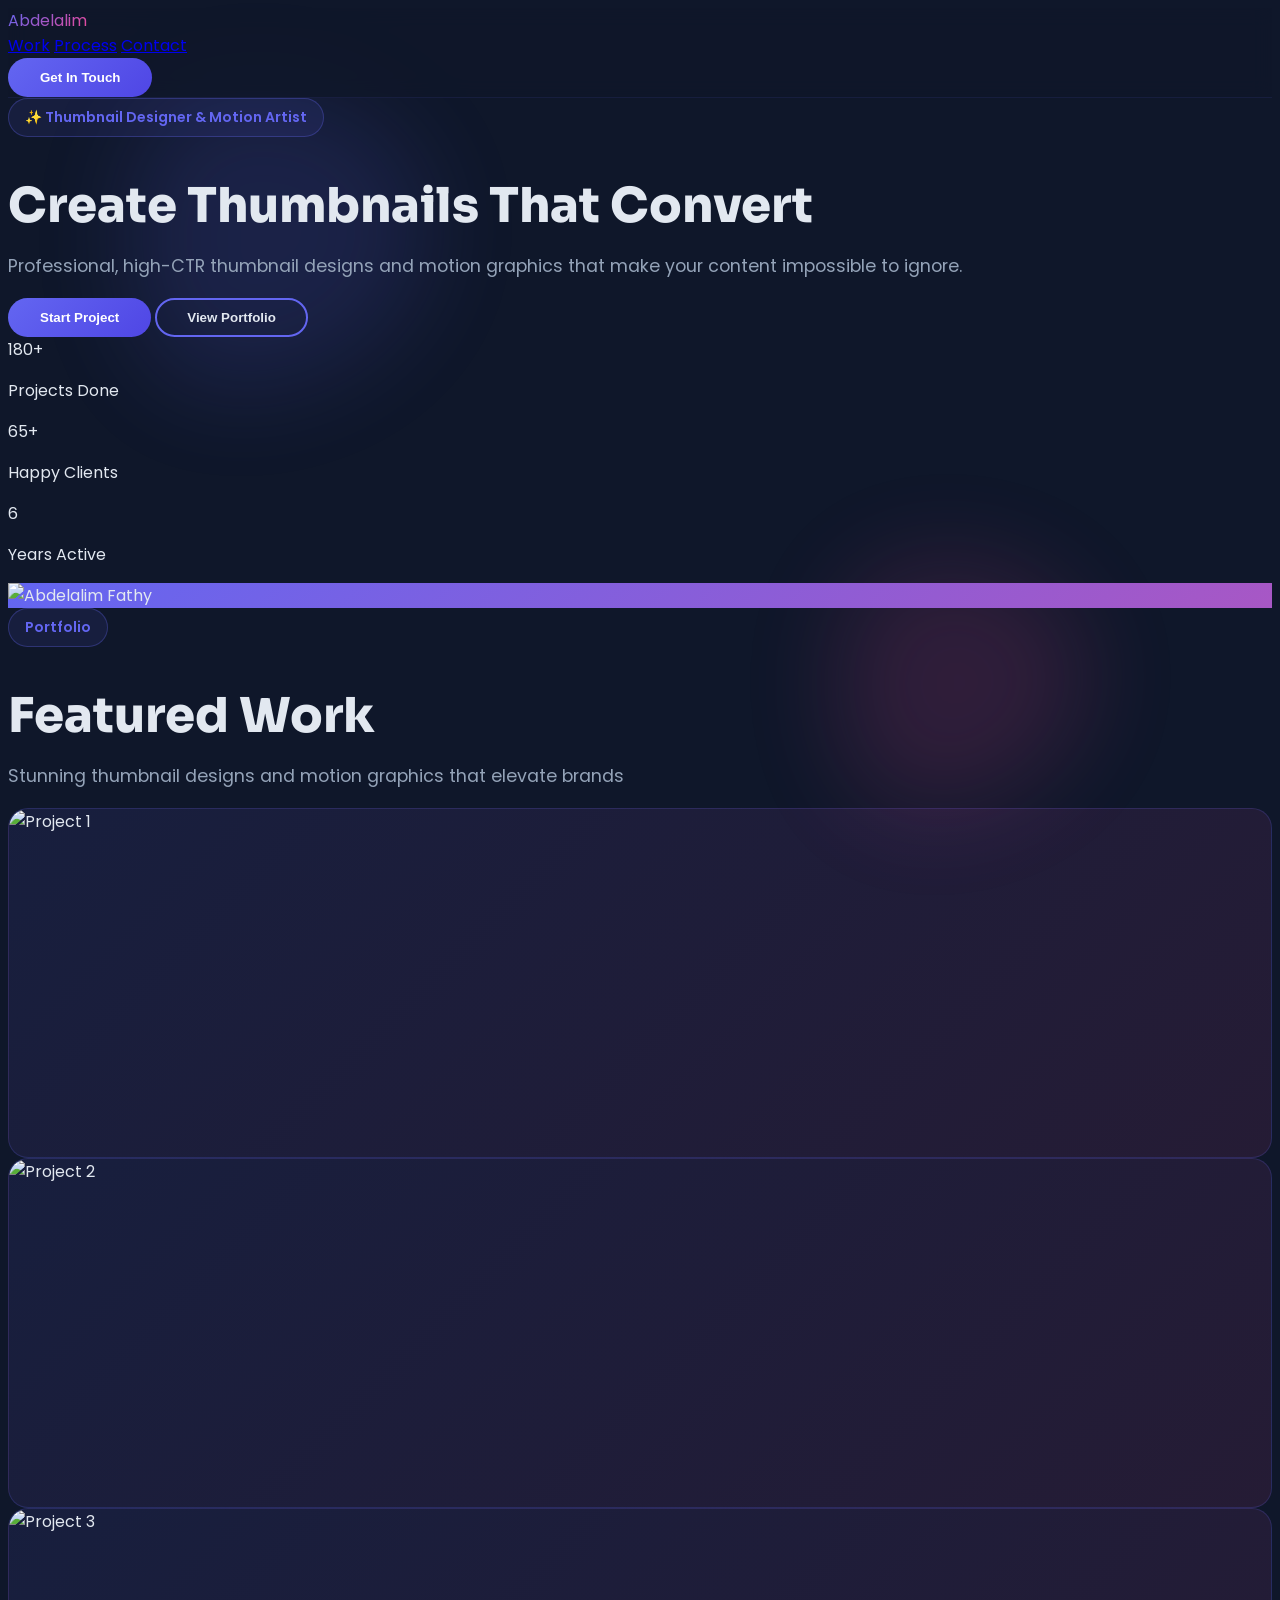
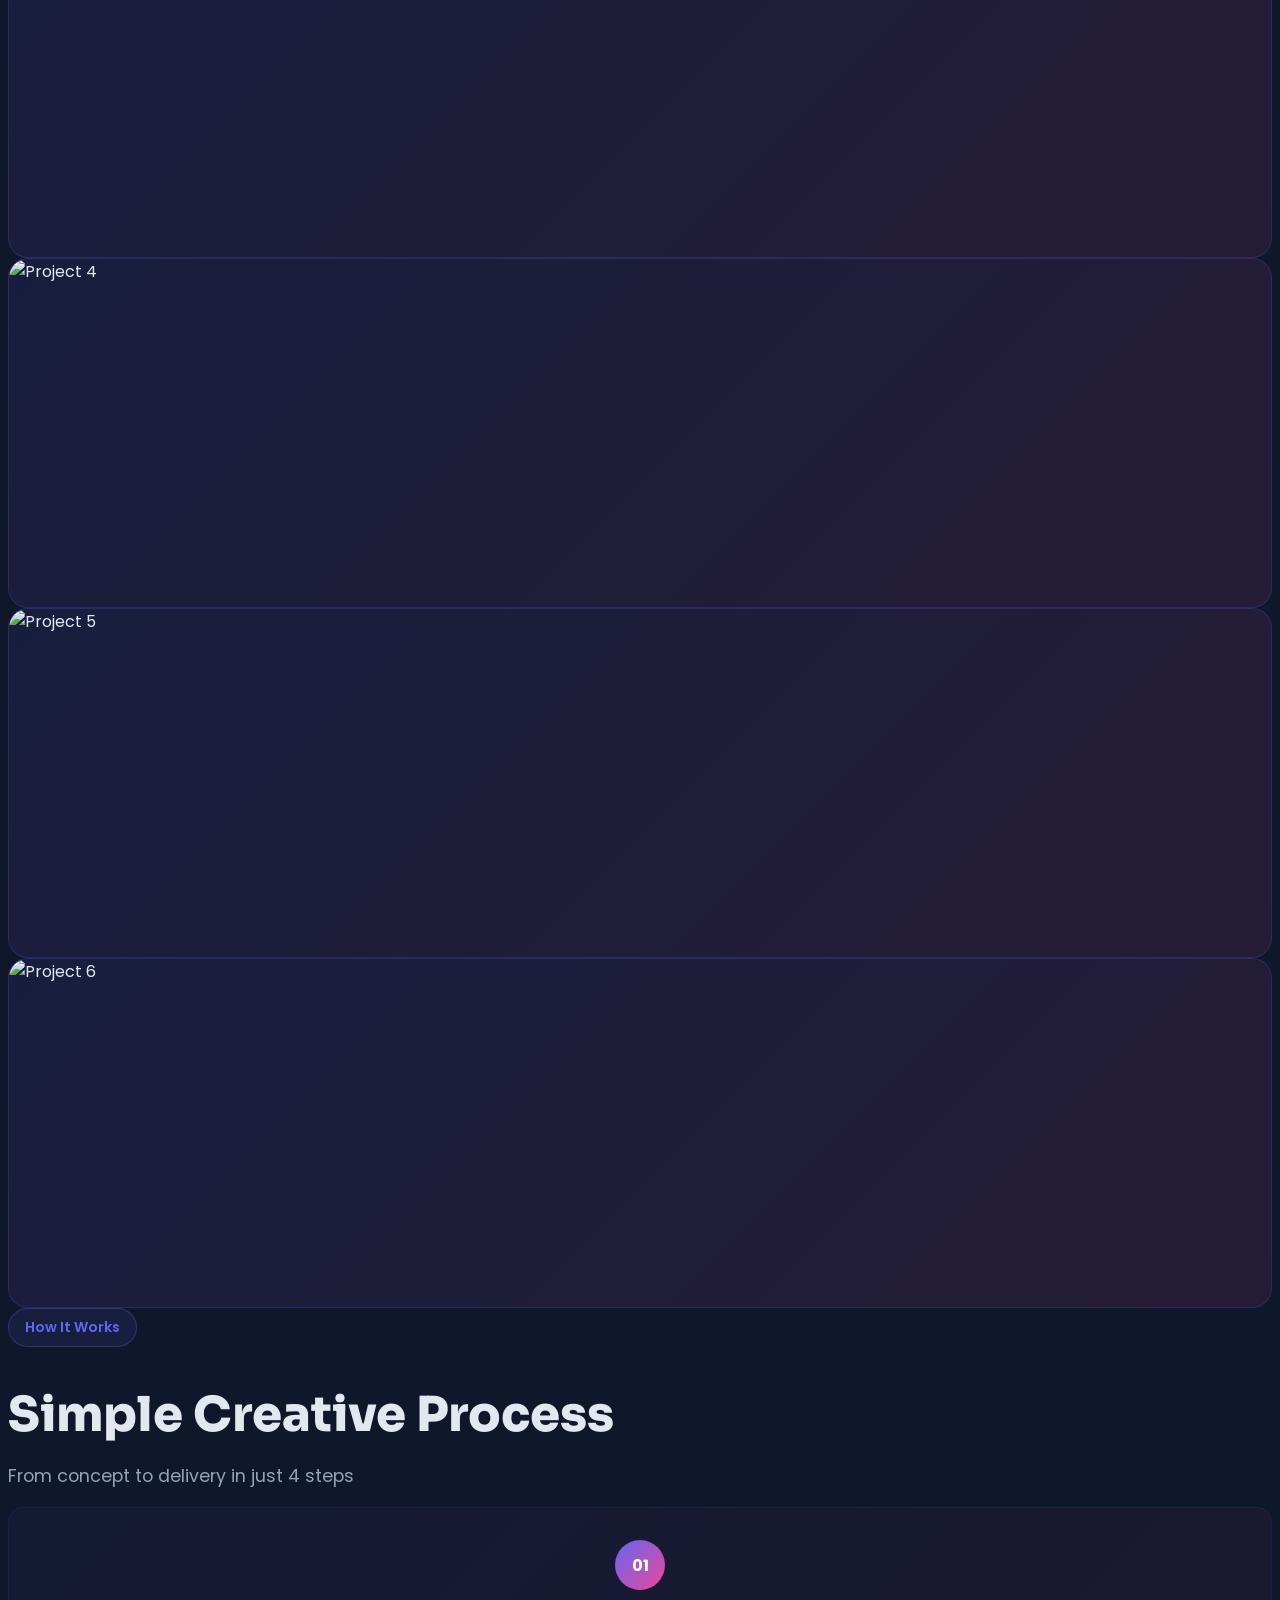
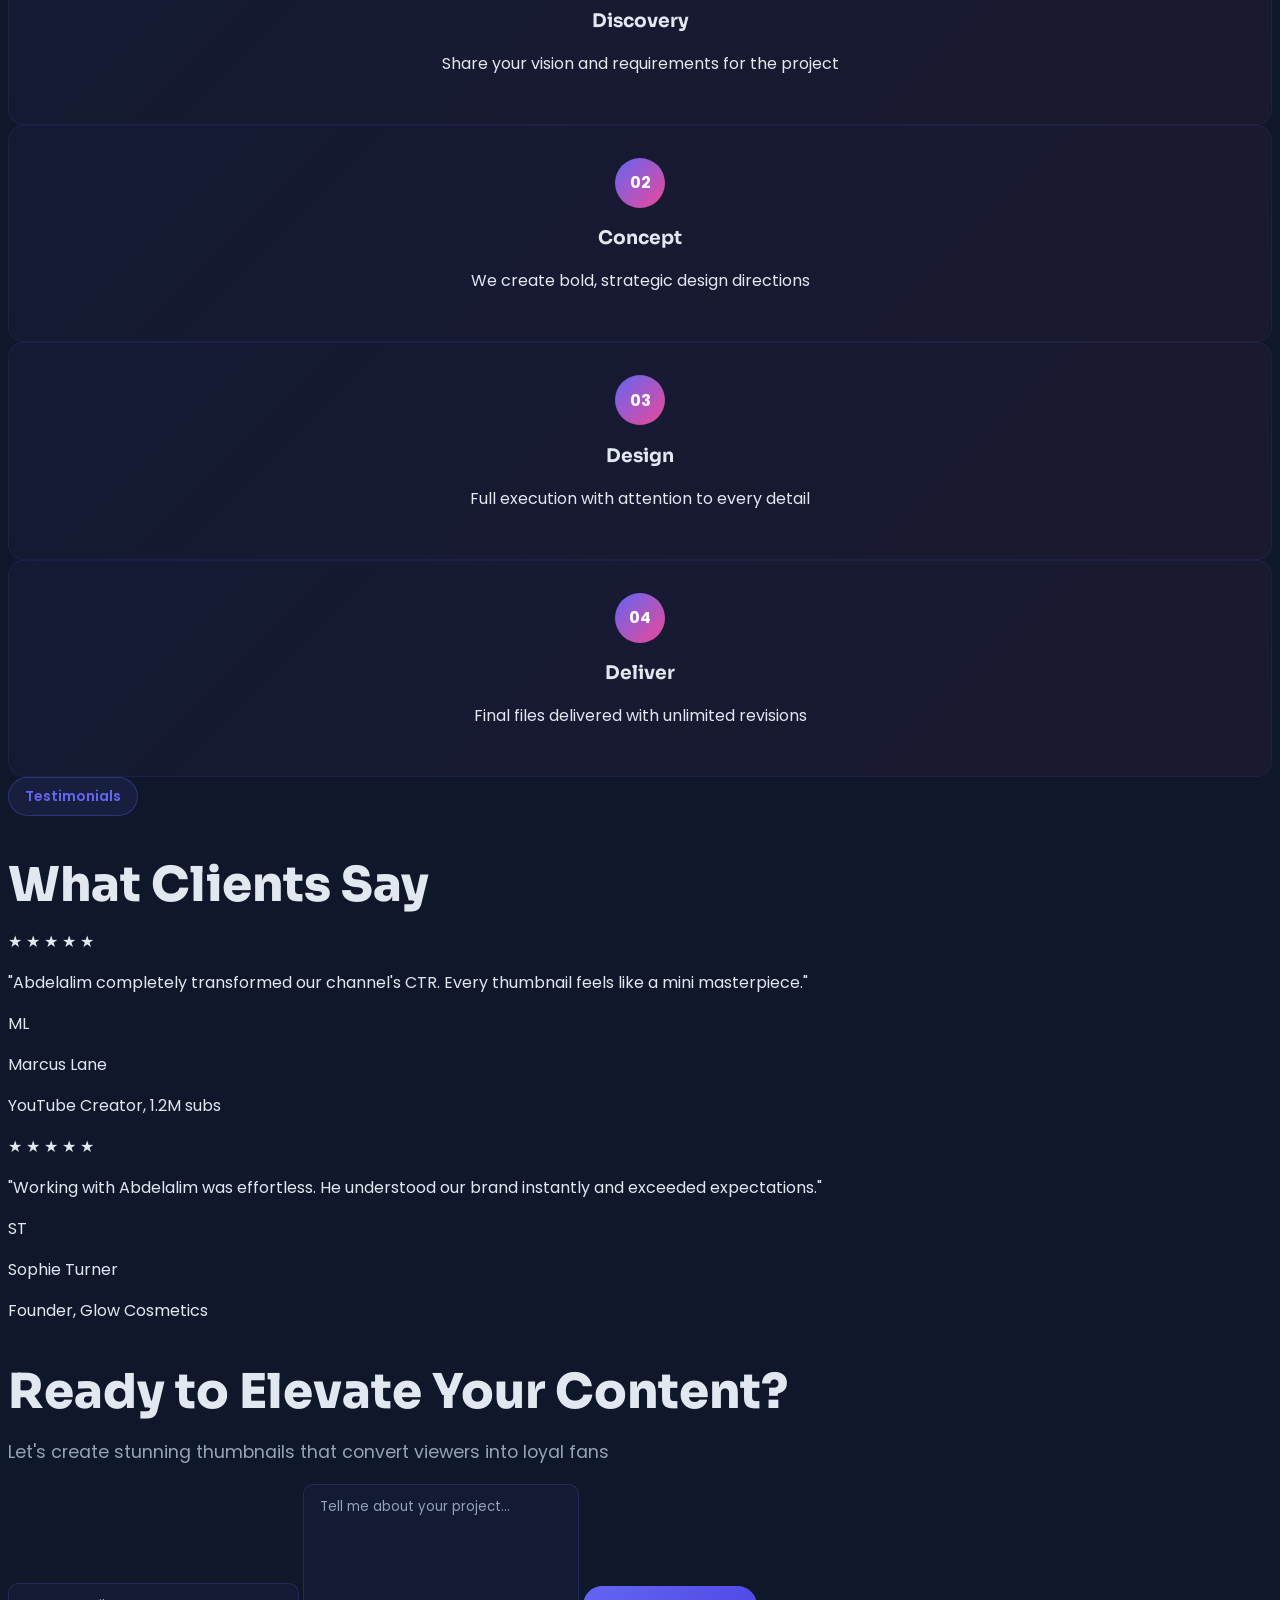
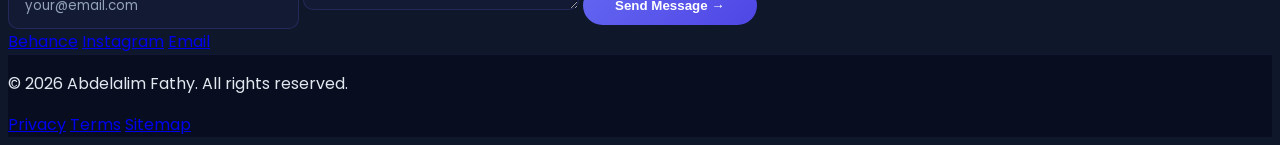
==== commit 7635a2ef: "Complete redesign of portfolio website with new modern aesthetic" ====
--- a/index.html
+++ b/index.html
@@ -1,186 +1,683 @@
 <!DOCTYPE html>
 <html lang="en">
 <head>
-    <meta charset="UTF-8">
-    <meta name="viewport" content="width=device-width, initial-scale=1.0">
-    <title>AISSA - Modern Landing Page</title>
-    <link rel="stylesheet" href="styles.css">
+<meta charset="UTF-8">
+<meta name="viewport" content="width=device-width, initial-scale=1.0">
+<title>Abdelalim Fathy — Thumbnail Designer</title>
+<script src="https://cdn.tailwindcss.com"></script>
+<link rel="preconnect" href="https://fonts.googleapis.com">
+<link href="https://fonts.googleapis.com/css2?family=Poppins:wght@300;400;500;600;700;800&family=Sora:wght@400;500;600;700&display=swap" rel="stylesheet">
+<style>
+  :root {
+    --primary: #6366f1;
+    --primary-dark: #4f46e5;
+    --accent: #ec4899;
+    --dark: #0f172a;
+    --darker: #020617;
+    --light: #f8fafc;
+    --text: #e2e8f0;
+    --text-muted: #94a3b8;
+  }
+
+  * {
+    box-sizing: border-box;
+  }
+
+  html {
+    scroll-behavior: smooth;
+    font-family: 'Poppins', sans-serif;
+  }
+
+  body {
+    background: var(--dark);
+    color: var(--text);
+    overflow-x: hidden;
+  }
+
+  h1, h2, h3, h4, h5, h6 {
+    font-family: 'Sora', sans-serif;
+    font-weight: 700;
+  }
+
+  /* Animated gradient background */
+  .gradient-bg {
+    background: linear-gradient(135deg, var(--primary) 0%, var(--accent) 100%);
+    background-size: 200% 200%;
+    animation: gradientShift 8s ease infinite;
+  }
+
+  @keyframes gradientShift {
+    0% { background-position: 0% 50%; }
+    50% { background-position: 100% 50%; }
+    100% { background-position: 0% 50%; }
+  }
+
+  /* Blob animation */
+  .blob {
+    position: fixed;
+    border-radius: 40% 60% 70% 30% / 40% 50% 60% 50%;
+    filter: blur(50px);
+    opacity: 0.15;
+    z-index: -1;
+    animation: blob-motion 7s ease-in-out infinite;
+  }
+
+  @keyframes blob-motion {
+    0%, 100% { transform: translate(0, 0) scale(1); }
+    33% { transform: translate(30px, -50px) scale(1.1); }
+    66% { transform: translate(-20px, 20px) scale(0.9); }
+  }
+
+  .blob-1 {
+    width: 300px;
+    height: 300px;
+    background: var(--primary);
+    top: 10%;
+    left: 10%;
+    animation-delay: 0s;
+  }
+
+  .blob-2 {
+    width: 250px;
+    height: 250px;
+    background: var(--accent);
+    bottom: 10%;
+    right: 15%;
+    animation-delay: 2s;
+  }
+
+  /* Fade in animation */
+  @keyframes fadeInUp {
+    from {
+      opacity: 0;
+      transform: translateY(30px);
+    }
+    to {
+      opacity: 1;
+      transform: translateY(0);
+    }
+  }
+
+  .fade-in {
+    animation: fadeInUp 0.8s ease-out forwards;
+  }
+
+  .fade-in.delay-1 { animation-delay: 0.1s; }
+  .fade-in.delay-2 { animation-delay: 0.2s; }
+  .fade-in.delay-3 { animation-delay: 0.3s; }
+  .fade-in.delay-4 { animation-delay: 0.4s; }
+
+  /* Glow effect */
+  .glow {
+    box-shadow: 0 0 20px rgba(99, 102, 241, 0.4);
+  }
+
+  .glow:hover {
+    box-shadow: 0 0 30px rgba(99, 102, 241, 0.6);
+    transition: box-shadow 0.3s ease;
+  }
+
+  /* Smooth transitions */
+  .smooth-transition {
+    transition: all 0.3s cubic-bezier(0.23, 1, 0.320, 1);
+  }
+
+  .btn-primary {
+    background: linear-gradient(135deg, var(--primary) 0%, var(--primary-dark) 100%);
+    color: white;
+    padding: 12px 32px;
+    border-radius: 50px;
+    font-weight: 600;
+    border: none;
+    cursor: pointer;
+    transition: all 0.3s ease;
+    position: relative;
+    overflow: hidden;
+  }
+
+  .btn-primary:hover {
+    transform: translateY(-3px);
+    box-shadow: 0 10px 25px rgba(99, 102, 241, 0.4);
+  }
+
+  .btn-secondary {
+    background: transparent;
+    color: var(--text);
+    border: 2px solid var(--primary);
+    padding: 10px 30px;
+    border-radius: 50px;
+    font-weight: 600;
+    cursor: pointer;
+    transition: all 0.3s ease;
+  }
+
+  .btn-secondary:hover {
+    background: var(--primary);
+    color: white;
+    transform: translateY(-3px);
+  }
+
+  /* Scrollbar */
+  ::-webkit-scrollbar {
+    width: 10px;
+  }
+
+  ::-webkit-scrollbar-track {
+    background: var(--dark);
+  }
+
+  ::-webkit-scrollbar-thumb {
+    background: var(--primary);
+    border-radius: 5px;
+  }
+
+  ::-webkit-scrollbar-thumb:hover {
+    background: var(--primary-dark);
+  }
+
+  /* Card hover effect */
+  .card-hover {
+    transition: all 0.4s cubic-bezier(0.23, 1, 0.320, 1);
+  }
+
+  .card-hover:hover {
+    transform: translateY(-10px);
+  }
+
+  /* Navbar */
+  nav {
+    backdrop-filter: blur(10px);
+    background: rgba(15, 23, 42, 0.8);
+    border-bottom: 1px solid rgba(99, 102, 241, 0.1);
+  }
+
+  nav a {
+    position: relative;
+    transition: color 0.3s ease;
+  }
+
+  nav a::after {
+    content: '';
+    position: absolute;
+    bottom: -2px;
+    left: 0;
+    width: 0;
+    height: 2px;
+    background: var(--primary);
+    transition: width 0.3s ease;
+  }
+
+  nav a:hover::after {
+    width: 100%;
+  }
+
+  /* Responsive */
+  @media (max-width: 768px) {
+    h1 {
+      font-size: 2rem;
+    }
+    h2 {
+      font-size: 1.5rem;
+    }
+    .blob-1, .blob-2 {
+      display: none;
+    }
+  }
+
+  /* Section title */
+  .section-title {
+    font-size: 3rem;
+    font-weight: 800;
+    line-height: 1.2;
+    margin-bottom: 1rem;
+  }
+
+  .section-subtitle {
+    font-size: 1.1rem;
+    color: var(--text-muted);
+    line-height: 1.6;
+  }
+
+  /* Showcase item */
+  .showcase-item {
+    position: relative;
+    border-radius: 20px;
+    overflow: hidden;
+    height: 350px;
+    background: linear-gradient(135deg, rgba(99, 102, 241, 0.1), rgba(236, 72, 153, 0.1));
+    border: 1px solid rgba(99, 102, 241, 0.2);
+  }
+
+  .showcase-item img {
+    width: 100%;
+    height: 100%;
+    object-fit: cover;
+    transition: transform 0.5s ease;
+  }
+
+  .showcase-item:hover img {
+    transform: scale(1.05);
+  }
+
+  .showcase-overlay {
+    position: absolute;
+    inset: 0;
+    background: linear-gradient(180deg, transparent 50%, rgba(15, 23, 42, 0.9) 100%);
+    display: flex;
+    align-items: flex-end;
+    padding: 20px;
+    opacity: 0;
+    transition: opacity 0.3s ease;
+  }
+
+  .showcase-item:hover .showcase-overlay {
+    opacity: 1;
+  }
+
+  /* Process step */
+  .process-step {
+    text-align: center;
+    padding: 2rem;
+    border-radius: 15px;
+    background: linear-gradient(135deg, rgba(99, 102, 241, 0.05), rgba(236, 72, 153, 0.05));
+    border: 1px solid rgba(99, 102, 241, 0.1);
+    transition: all 0.3s ease;
+  }
+
+  .process-step:hover {
+    background: linear-gradient(135deg, rgba(99, 102, 241, 0.1), rgba(236, 72, 153, 0.1));
+    border-color: var(--primary);
+    transform: translateY(-5px);
+  }
+
+  .step-number {
+    width: 50px;
+    height: 50px;
+    border-radius: 50%;
+    background: linear-gradient(135deg, var(--primary), var(--accent));
+    display: flex;
+    align-items: center;
+    justify-content: center;
+    font-weight: 700;
+    color: white;
+    margin: 0 auto 1rem;
+  }
+
+  /* Footer */
+  footer {
+    border-top: 1px solid rgba(99, 102, 241, 0.1);
+    background: rgba(2, 6, 23, 0.5);
+  }
+
+  /* Loading animation */
+  .skeleton {
+    background: linear-gradient(90deg, rgba(99, 102, 241, 0.1) 25%, rgba(99, 102, 241, 0.2) 50%, rgba(99, 102, 241, 0.1) 75%);
+    background-size: 200% 100%;
+    animation: skeleton 1.5s infinite;
+  }
+
+  @keyframes skeleton {
+    0% { background-position: 200% 0; }
+    100% { background-position: -200% 0; }
+  }
+
+  /* Contact form */
+  input, textarea {
+    background: rgba(99, 102, 241, 0.05);
+    border: 1px solid rgba(99, 102, 241, 0.2);
+    border-radius: 10px;
+    padding: 12px 16px;
+    color: var(--text);
+    font-family: 'Poppins', sans-serif;
+    transition: all 0.3s ease;
+  }
+
+  input::placeholder, textarea::placeholder {
+    color: var(--text-muted);
+  }
+
+  input:focus, textarea:focus {
+    outline: none;
+    background: rgba(99, 102, 241, 0.1);
+    border-color: var(--primary);
+    box-shadow: 0 0 20px rgba(99, 102, 241, 0.2);
+  }
+
+  /* Badge */
+  .badge {
+    display: inline-block;
+    padding: 8px 16px;
+    background: rgba(99, 102, 241, 0.1);
+    border: 1px solid rgba(99, 102, 241, 0.3);
+    border-radius: 50px;
+    font-size: 0.875rem;
+    color: var(--primary);
+    font-weight: 600;
+  }
+
+  /* Hover glow effect */
+  .hover-glow:hover {
+    box-shadow: 0 0 30px rgba(99, 102, 241, 0.4), inset 0 0 30px rgba(99, 102, 241, 0.1);
+  }
+</style>
 </head>
 <body>
-    <!-- Navigation -->
-    <nav class="navbar">
-        <div class="nav-container">
-            <div class="logo">𝑨𝑰𝑺𝑺𝑨</div>
-            <ul class="nav-links">
-                <li><a href="#features">Features</a></li>
-                <li><a href="#services">Services</a></li>
-                <li><a href="#portfolio">Portfolio</a></li>
-                <li><a href="#contact">Contact</a></li>
-            </ul>
-            <button class="nav-cta">Get Started</button>
-        </div>
-    </nav>
-
-    <!-- Hero Section -->
-    <section class="hero">
-        <div class="hero-content">
-            <h1 class="hero-title">
-                <span class="word">Create</span>
-                <span class="word">Stunning</span>
-                <span class="word">Experiences</span>
-            </h1>
-            <p class="hero-subtitle">Build amazing digital products with modern design & smooth animations</p>
-            <div class="hero-buttons">
-                <button class="btn btn-primary">Start Building</button>
-                <button class="btn btn-secondary">Learn More</button>
+
+<!-- Blob backgrounds -->
+<div class="blob blob-1"></div>
+<div class="blob blob-2"></div>
+
+<!-- Navigation -->
+<nav class="fixed w-full top-0 z-50">
+  <div class="max-w-7xl mx-auto px-6 py-4 flex items-center justify-between">
+    <div class="text-2xl font-bold">
+      <span style="background: linear-gradient(135deg, var(--primary), var(--accent)); -webkit-background-clip: text; -webkit-text-fill-color: transparent;">Abdelalim</span>
+    </div>
+    <div class="hidden md:flex gap-8 text-sm">
+      <a href="#work" class="hover:text-var(--primary) transition">Work</a>
+      <a href="#process" class="hover:text-var(--primary) transition">Process</a>
+      <a href="#contact" class="hover:text-var(--primary) transition">Contact</a>
+    </div>
+    <button class="btn-primary text-sm md:inline-block hidden">Get In Touch</button>
+  </div>
+</nav>
+
+<!-- Hero Section -->
+<section class="min-h-screen flex items-center justify-center pt-20 pb-20 px-6 relative overflow-hidden">
+  <div class="max-w-6xl mx-auto w-full grid md:grid-cols-2 gap-12 items-center">
+    
+    <!-- Left content -->
+    <div class="fade-in">
+      <div class="badge mb-6">✨ Thumbnail Designer & Motion Artist</div>
+      <h1 class="section-title mb-6">Create Thumbnails That Convert</h1>
+      <p class="section-subtitle mb-8">Professional, high-CTR thumbnail designs and motion graphics that make your content impossible to ignore.</p>
+      
+      <div class="flex flex-wrap gap-4 mb-12">
+        <button class="btn-primary">Start Project</button>
+        <button class="btn-secondary">View Portfolio</button>
+      </div>
+
+      <div class="grid grid-cols-3 gap-6 pt-8 border-t border-white/10">
+        <div class="fade-in delay-1">
+          <div class="text-3xl font-bold text-var(--primary)">180+</div>
+          <p class="text-white/60 text-sm">Projects Done</p>
+        </div>
+        <div class="fade-in delay-2">
+          <div class="text-3xl font-bold text-var(--primary)">65+</div>
+          <p class="text-white/60 text-sm">Happy Clients</p>
+        </div>
+        <div class="fade-in delay-3">
+          <div class="text-3xl font-bold text-var(--primary)">6</div>
+          <p class="text-white/60 text-sm">Years Active</p>
+        </div>
+      </div>
+    </div>
+
+    <!-- Right side - Hero image -->
+    <div class="fade-in delay-2 relative">
+      <div class="gradient-bg rounded-3xl p-1">
+        <div class="bg-var(--dark) rounded-3xl overflow-hidden">
+          <img src="https://i.ibb.co/5gLkY64f/New-profile.jpg" alt="Abdelalim Fathy" class="w-full h-96 object-cover rounded-3xl">
+        </div>
+      </div>
+    </div>
+  </div>
+</section>
+
+<!-- Work/Showcase Section -->
+<section id="work" class="py-32 px-6 relative">
+  <div class="max-w-7xl mx-auto">
+    <div class="text-center mb-16 fade-in">
+      <div class="badge mb-4 justify-center">Portfolio</div>
+      <h2 class="section-title">Featured Work</h2>
+      <p class="section-subtitle max-w-2xl mx-auto">Stunning thumbnail designs and motion graphics that elevate brands</p>
+    </div>
+
+    <div class="grid md:grid-cols-3 gap-8">
+      <!-- Showcase Item 1 -->
+      <div class="fade-in delay-1 card-hover">
+        <div class="showcase-item">
+          <img src="https://images.unsplash.com/photo-1611162617213-7d7a39e9b1d7?q=80&w=800&auto=format&fit=crop" alt="Project 1">
+          <div class="showcase-overlay">
+            <div>
+              <h4 class="text-xl font-bold">Aurora Rebrand</h4>
+              <p class="text-white/60 text-sm">Brand Identity Design</p>
             </div>
-        </div>
-        <div class="hero-decoration">
-            <div class="gradient-blob blob-1"></div>
-            <div class="gradient-blob blob-2"></div>
-            <div class="gradient-blob blob-3"></div>
-        </div>
-    </section>
-
-    <!-- Features Section -->
-    <section class="features" id="features">
-        <h2>Why Choose AISSA</h2>
-        <div class="features-grid">
-            <div class="feature-card">
-                <div class="feature-icon">✨</div>
-                <h3>Modern Design</h3>
-                <p>Contemporary and sleek designs that captivate your audience</p>
+          </div>
+        </div>
+      </div>
+
+      <!-- Showcase Item 2 -->
+      <div class="fade-in delay-2 card-hover">
+        <div class="showcase-item">
+          <img src="https://images.unsplash.com/photo-1618005182384-a83a8bd57fbe?q=80&w=800&auto=format&fit=crop" alt="Project 2">
+          <div class="showcase-overlay">
+            <div>
+              <h4 class="text-xl font-bold">Nomad Thumbnails</h4>
+              <p class="text-white/60 text-sm">Thumbnail Collection</p>
             </div>
-            <div class="feature-card">
-                <div class="feature-icon">⚡</div>
-                <h3>Lightning Fast</h3>
-                <p>Optimized performance for the best user experience</p>
+          </div>
+        </div>
+      </div>
+
+      <!-- Showcase Item 3 -->
+      <div class="fade-in delay-3 card-hover">
+        <div class="showcase-item">
+          <img src="https://images.unsplash.com/photo-1620641788421-7a1c342ea42e?q=80&w=800&auto=format&fit=crop" alt="Project 3">
+          <div class="showcase-overlay">
+            <div>
+              <h4 class="text-xl font-bold">Pulse App</h4>
+              <p class="text-white/60 text-sm">Motion Graphics</p>
             </div>
-            <div class="feature-card">
-                <div class="feature-icon">🎨</div>
-                <h3>Creative Freedom</h3>
-                <p>Unlimited customization to match your brand identity</p>
+          </div>
+        </div>
+      </div>
+
+      <!-- Showcase Item 4 -->
+      <div class="fade-in delay-1 card-hover">
+        <div class="showcase-item">
+          <img src="https://images.unsplash.com/photo-1626785774625-0b1c2c4eab67?q=80&w=800&auto=format&fit=crop" alt="Project 4">
+          <div class="showcase-overlay">
+            <div>
+              <h4 class="text-xl font-bold">Kinetic Reel</h4>
+              <p class="text-white/60 text-sm">Animation Design</p>
             </div>
-            <div class="feature-card">
-                <div class="feature-icon">🔒</div>
-                <h3>Secure & Reliable</h3>
-                <p>Enterprise-grade security for peace of mind</p>
+          </div>
+        </div>
+      </div>
+
+      <!-- Showcase Item 5 -->
+      <div class="fade-in delay-2 card-hover">
+        <div class="showcase-item">
+          <img src="https://images.unsplash.com/photo-1634942537034-2531766767d1?q=80&w=800&auto=format&fit=crop" alt="Project 5">
+          <div class="showcase-overlay">
+            <div>
+              <h4 class="text-xl font-bold">Glow Cosmetics</h4>
+              <p class="text-white/60 text-sm">Brand Design</p>
             </div>
-        </div>
-    </section>
-
-    <!-- Services Section -->
-    <section class="services" id="services">
-        <h2>Our Services</h2>
-        <div class="services-container">
-            <div class="service-item">
-                <div class="service-number">01</div>
-                <h3>Web Development</h3>
-                <p>Custom websites tailored to your needs with cutting-edge technologies</p>
-                <a href="#" class="service-link">Learn More →</a>
+          </div>
+        </div>
+      </div>
+
+      <!-- Showcase Item 6 -->
+      <div class="fade-in delay-3 card-hover">
+        <div class="showcase-item">
+          <img src="https://images.unsplash.com/photo-1618556450991-2f1af64e8191?q=80&w=800&auto=format&fit=crop" alt="Project 6">
+          <div class="showcase-overlay">
+            <div>
+              <h4 class="text-xl font-bold">Voltage Gaming</h4>
+              <p class="text-white/60 text-sm">Gaming Thumbnails</p>
             </div>
-            <div class="service-item">
-                <div class="service-number">02</div>
-                <h3>UI/UX Design</h3>
-                <p>Beautiful and intuitive user interfaces that users love</p>
-                <a href="#" class="service-link">Learn More →</a>
-            </div>
-            <div class="service-item">
-                <div class="service-number">03</div>
-                <h3>Brand Strategy</h3>
-                <p>Comprehensive branding solutions for your business</p>
-                <a href="#" class="service-link">Learn More →</a>
-            </div>
-        </div>
-    </section>
-
-    <!-- Portfolio Section -->
-    <section class="portfolio" id="portfolio">
-        <h2>Recent Projects</h2>
-        <div class="portfolio-grid">
-            <div class="portfolio-item" style="background: linear-gradient(135deg, #667eea 0%, #764ba2 100%);">
-                <div class="portfolio-overlay">
-                    <h3>Project One</h3>
-                    <p>Interactive Web Application</p>
-                </div>
-            </div>
-            <div class="portfolio-item" style="background: linear-gradient(135deg, #f093fb 0%, #f5576c 100%);">
-                <div class="portfolio-overlay">
-                    <h3>Project Two</h3>
-                    <p>Mobile App Design</p>
-                </div>
-            </div>
-            <div class="portfolio-item" style="background: linear-gradient(135deg, #4facfe 0%, #00f2fe 100%);">
-                <div class="portfolio-overlay">
-                    <h3>Project Three</h3>
-                    <p>SaaS Platform</p>
-                </div>
-            </div>
-            <div class="portfolio-item" style="background: linear-gradient(135deg, #43e97b 0%, #38f9d7 100%);">
-                <div class="portfolio-overlay">
-                    <h3>Project Four</h3>
-                    <p>E-commerce Website</p>
-                </div>
-            </div>
-        </div>
-    </section>
-
-    <!-- Stats Section -->
-    <section class="stats">
-        <div class="stat-item">
-            <h3 class="stat-number" data-target="500">0</h3>
-            <p>Happy Clients</p>
-        </div>
-        <div class="stat-item">
-            <h3 class="stat-number" data-target="1000">0</h3>
-            <p>Projects Completed</p>
-        </div>
-        <div class="stat-item">
-            <h3 class="stat-number" data-target="50">0</h3>
-            <p>Team Members</p>
-        </div>
-        <div class="stat-item">
-            <h3 class="stat-number" data-target="15">0</h3>
-            <p>Years Experience</p>
-        </div>
-    </section>
-
-    <!-- CTA Section -->
-    <section class="cta-section">
-        <h2>Ready to Start Your Project?</h2>
-        <p>Let's create something amazing together</p>
-        <button class="btn btn-primary btn-large">Get In Touch</button>
-    </section>
-
-    <!-- Footer -->
-    <footer class="footer">
-        <div class="footer-content">
-            <div class="footer-section">
-                <h4>𝑨𝑰𝑺𝑺𝑨</h4>
-                <p>Creating amazing digital experiences</p>
-            </div>
-            <div class="footer-section">
-                <h4>Quick Links</h4>
-                <ul>
-                    <li><a href="#features">Features</a></li>
-                    <li><a href="#services">Services</a></li>
-                    <li><a href="#portfolio">Portfolio</a></li>
-                </ul>
-            </div>
-            <div class="footer-section">
-                <h4>Follow Us</h4>
-                <div class="social-links">
-                    <a href="#">Twitter</a>
-                    <a href="#">LinkedIn</a>
-                    <a href="#">GitHub</a>
-                </div>
-            </div>
-        </div>
-        <div class="footer-bottom">
-            <p>&copy; 2024 AISSA. All rights reserved.</p>
-        </div>
-    </footer>
-
-    <script src="script.js"></script>
+          </div>
+        </div>
+      </div>
+    </div>
+  </div>
+</section>
+
+<!-- Process Section -->
+<section id="process" class="py-32 px-6 relative">
+  <div class="max-w-7xl mx-auto">
+    <div class="text-center mb-16 fade-in">
+      <div class="badge mb-4 justify-center">How It Works</div>
+      <h2 class="section-title">Simple Creative Process</h2>
+      <p class="section-subtitle max-w-2xl mx-auto">From concept to delivery in just 4 steps</p>
+    </div>
+
+    <div class="grid md:grid-cols-4 gap-6">
+      <div class="fade-in delay-1 process-step">
+        <div class="step-number">01</div>
+        <h3 class="font-bold text-lg mb-3">Discovery</h3>
+        <p class="text-white/60 text-sm">Share your vision and requirements for the project</p>
+      </div>
+
+      <div class="fade-in delay-2 process-step">
+        <div class="step-number">02</div>
+        <h3 class="font-bold text-lg mb-3">Concept</h3>
+        <p class="text-white/60 text-sm">We create bold, strategic design directions</p>
+      </div>
+
+      <div class="fade-in delay-3 process-step">
+        <div class="step-number">03</div>
+        <h3 class="font-bold text-lg mb-3">Design</h3>
+        <p class="text-white/60 text-sm">Full execution with attention to every detail</p>
+      </div>
+
+      <div class="fade-in delay-4 process-step">
+        <div class="step-number">04</div>
+        <h3 class="font-bold text-lg mb-3">Deliver</h3>
+        <p class="text-white/60 text-sm">Final files delivered with unlimited revisions</p>
+      </div>
+    </div>
+  </div>
+</section>
+
+<!-- Testimonials Section -->
+<section class="py-32 px-6 relative bg-gradient-to-b from-transparent via-var(--primary)/5 to-transparent">
+  <div class="max-w-4xl mx-auto">
+    <div class="text-center mb-12 fade-in">
+      <div class="badge mb-4 justify-center">Testimonials</div>
+      <h2 class="section-title">What Clients Say</h2>
+    </div>
+
+    <div class="grid md:grid-cols-2 gap-8">
+      <!-- Testimonial 1 -->
+      <div class="fade-in delay-1 p-8 rounded-2xl border border-var(--primary)/20 bg-var(--primary)/5 card-hover">
+        <div class="flex gap-1 mb-4">
+          <span class="text-var(--accent) text-xl">★</span>
+          <span class="text-var(--accent) text-xl">★</span>
+          <span class="text-var(--accent) text-xl">★</span>
+          <span class="text-var(--accent) text-xl">★</span>
+          <span class="text-var(--accent) text-xl">★</span>
+        </div>
+        <p class="text-white mb-6">"Abdelalim completely transformed our channel's CTR. Every thumbnail feels like a mini masterpiece."</p>
+        <div class="flex items-center gap-3">
+          <div class="w-10 h-10 rounded-full bg-var(--primary) flex items-center justify-center font-bold">ML</div>
+          <div>
+            <p class="font-bold text-sm">Marcus Lane</p>
+            <p class="text-white/60 text-xs">YouTube Creator, 1.2M subs</p>
+          </div>
+        </div>
+      </div>
+
+      <!-- Testimonial 2 -->
+      <div class="fade-in delay-2 p-8 rounded-2xl border border-var(--primary)/20 bg-var(--primary)/5 card-hover">
+        <div class="flex gap-1 mb-4">
+          <span class="text-var(--accent) text-xl">★</span>
+          <span class="text-var(--accent) text-xl">★</span>
+          <span class="text-var(--accent) text-xl">★</span>
+          <span class="text-var(--accent) text-xl">★</span>
+          <span class="text-var(--accent) text-xl">★</span>
+        </div>
+        <p class="text-white mb-6">"Working with Abdelalim was effortless. He understood our brand instantly and exceeded expectations."</p>
+        <div class="flex items-center gap-3">
+          <div class="w-10 h-10 rounded-full bg-var(--accent) flex items-center justify-center font-bold">ST</div>
+          <div>
+            <p class="font-bold text-sm">Sophie Turner</p>
+            <p class="text-white/60 text-xs">Founder, Glow Cosmetics</p>
+          </div>
+        </div>
+      </div>
+    </div>
+  </div>
+</section>
+
+<!-- CTA Section -->
+<section id="contact" class="py-32 px-6 relative">
+  <div class="max-w-4xl mx-auto text-center fade-in">
+    <h2 class="section-title mb-6">Ready to Elevate Your Content?</h2>
+    <p class="section-subtitle mb-12 max-w-2xl mx-auto">Let's create stunning thumbnails that convert viewers into loyal fans</p>
+    
+    <form class="space-y-4 max-w-xl mx-auto mb-12" onsubmit="event.preventDefault(); this.querySelector('button').innerHTML='Sent ✓'; setTimeout(() => { this.querySelector('input').value=''; this.querySelector('button').innerHTML='Send Message →'; }, 2000);">
+      <input type="email" required placeholder="your@email.com" class="w-full">
+      <textarea rows="5" placeholder="Tell me about your project..." class="w-full resize-none"></textarea>
+      <button type="submit" class="btn-primary w-full">Send Message →</button>
+    </form>
+
+    <div class="flex justify-center gap-6 pt-8 border-t border-white/10">
+      <a href="https://www.behance.net/abdelalimfathy" target="_blank" class="text-var(--primary) hover:text-var(--accent) transition font-semibold">Behance</a>
+      <a href="https://www.instagram.com/3bdo.psd/" target="_blank" class="text-var(--primary) hover:text-var(--accent) transition font-semibold">Instagram</a>
+      <a href="mailto:contact@abdelalim.com" class="text-var(--primary) hover:text-var(--accent) transition font-semibold">Email</a>
+    </div>
+  </div>
+</section>
+
+<!-- Footer -->
+<footer class="py-12 px-6 border-t border-white/10">
+  <div class="max-w-7xl mx-auto flex flex-col md:flex-row justify-between items-center gap-8">
+    <div>
+      <p class="text-white/60 text-sm">© 2026 Abdelalim Fathy. All rights reserved.</p>
+    </div>
+    <div class="flex gap-6 text-sm text-white/60">
+      <a href="#" class="hover:text-var(--primary) transition">Privacy</a>
+      <a href="#" class="hover:text-var(--primary) transition">Terms</a>
+      <a href="#" class="hover:text-var(--primary) transition">Sitemap</a>
+    </div>
+  </div>
+</footer>
+
+<script>
+  // Smooth scroll for links
+  document.querySelectorAll('a[href^="#"]').forEach(anchor => {
+    anchor.addEventListener('click', function (e) {
+      const targetId = this.getAttribute('href');
+      if (targetId === '#') return;
+      const target = document.querySelector(targetId);
+      if (target) {
+        e.preventDefault();
+        target.scrollIntoView({ behavior: 'smooth', block: 'start' });
+      }
+    });
+  });
+
+  // Navbar scroll effect
+  const navbar = document.querySelector('nav');
+  window.addEventListener('scroll', () => {
+    if (window.scrollY > 50) {
+      navbar.classList.add('border-b', 'border-var(--primary)/20');
+    } else {
+      navbar.classList.remove('border-b', 'border-var(--primary)/20');
+    }
+  });
+
+  // Button hover effect
+  document.querySelectorAll('.btn-primary, .btn-secondary').forEach(btn => {
+    btn.addEventListener('mouseenter', function() {
+      this.style.transform = 'translateY(-3px)';
+    });
+    btn.addEventListener('mouseleave', function() {
+      this.style.transform = 'translateY(0)';
+    });
+  });
+
+  // Mobile menu toggle (if needed in future)
+  const mobileMenuBtn = document.querySelector('[aria-label="menu"]');
+  if (mobileMenuBtn) {
+    mobileMenuBtn.addEventListener('click', () => {
+      // Mobile menu logic
+    });
+  }
+</script>
+
 </body>
-</html>
+</html>
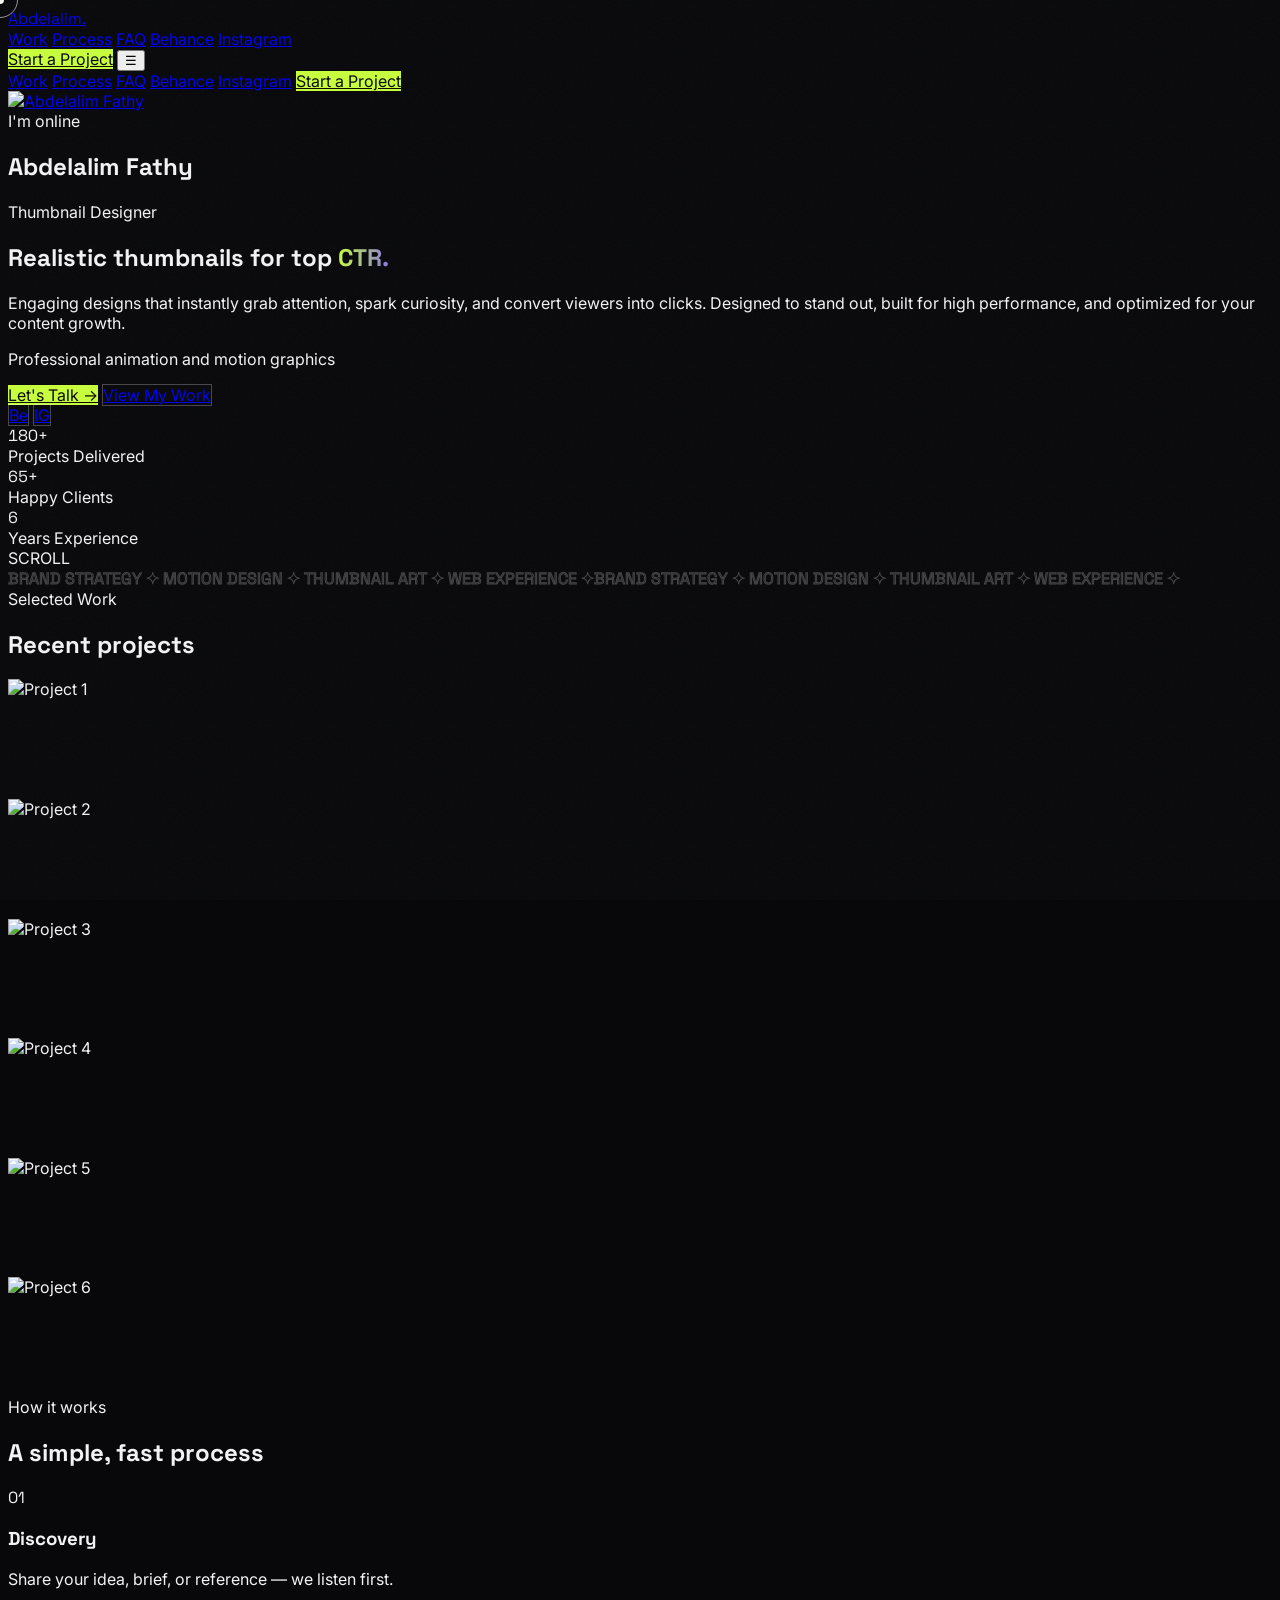
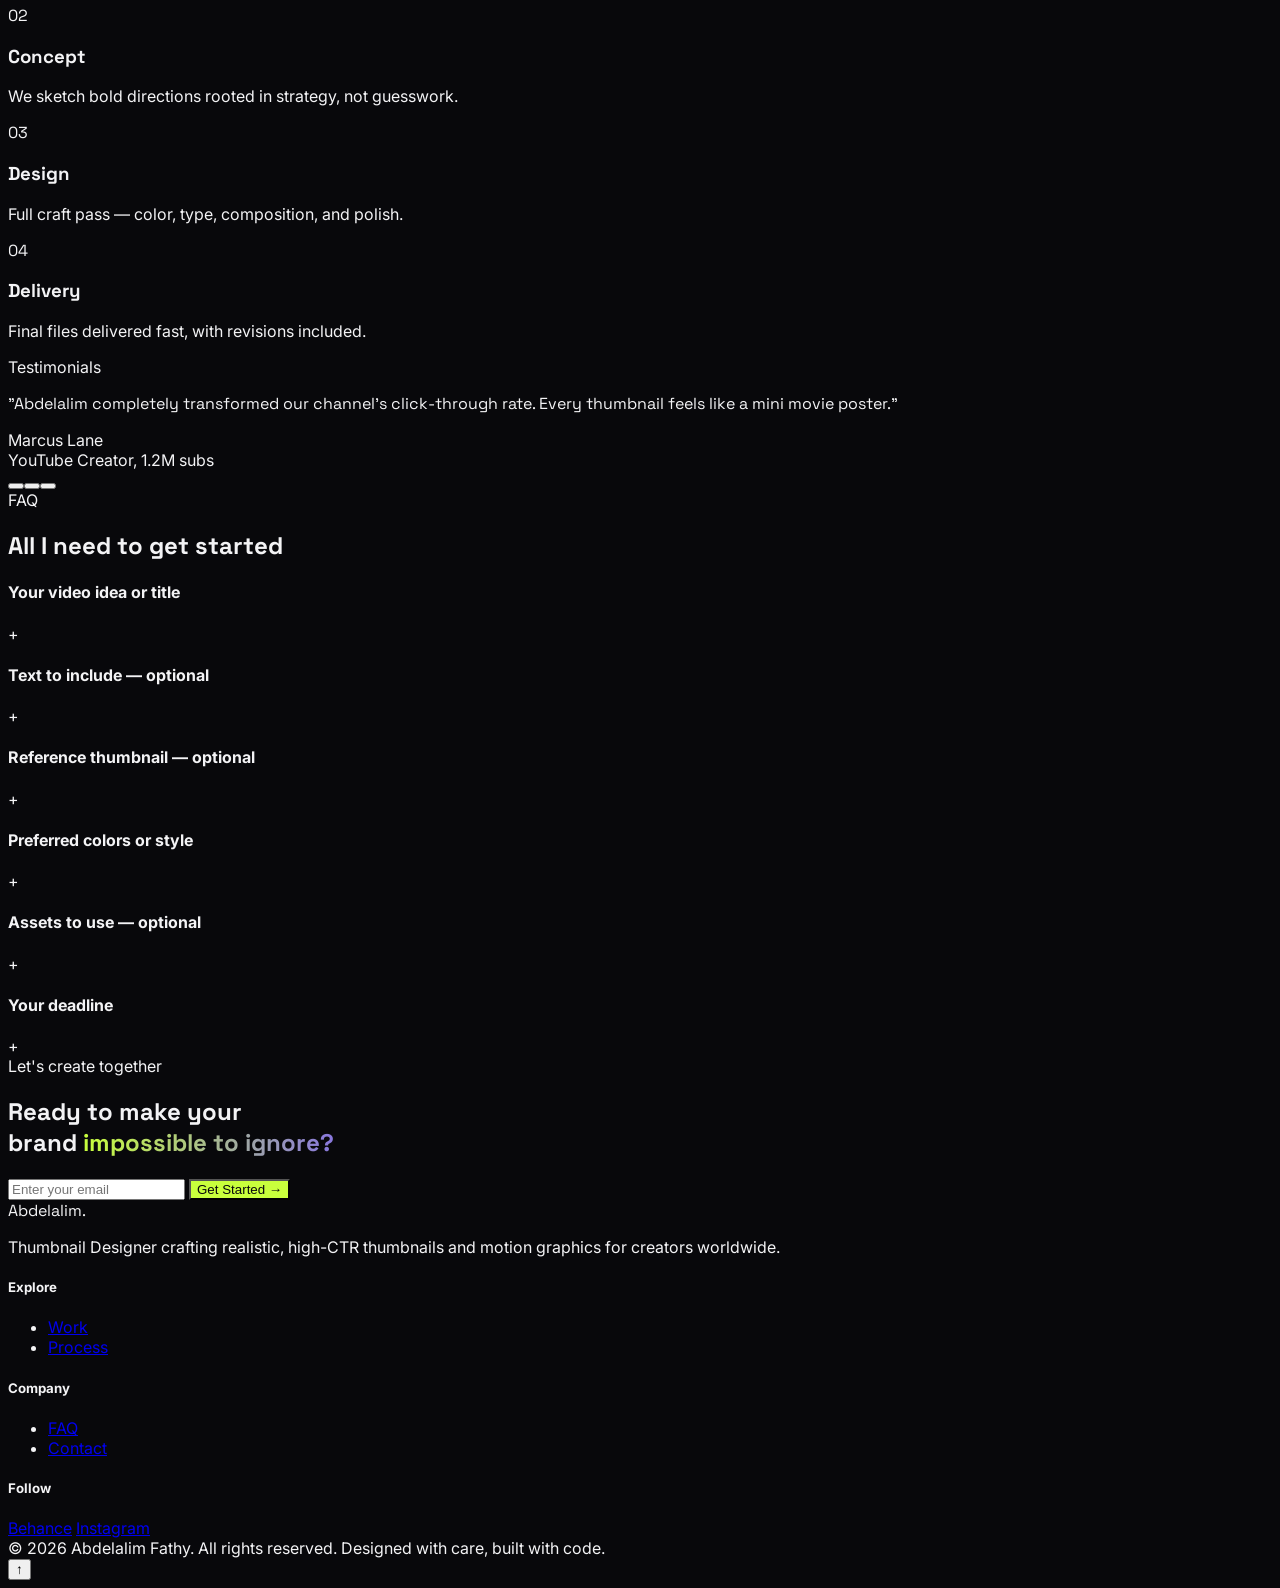
==== commit 5472a4cf: "Add files via upload" ====
--- a/index.html
+++ b/index.html
@@ -4,680 +4,725 @@
 <meta charset="UTF-8">
 <meta name="viewport" content="width=device-width, initial-scale=1.0">
 <title>Abdelalim Fathy — Thumbnail Designer</title>
-<script src="https://cdn.tailwindcss.com"></script>
+<script src="https://cdn.jsdelivr.net/npm/@tailwindcss/browser@4"></script>
 <link rel="preconnect" href="https://fonts.googleapis.com">
-<link href="https://fonts.googleapis.com/css2?family=Poppins:wght@300;400;500;600;700;800&family=Sora:wght@400;500;600;700&display=swap" rel="stylesheet">
+<link href="https://fonts.googleapis.com/css2?family=Space+Grotesk:wght@400;500;600;700&family=Inter:wght@300;400;500;600;700&display=swap" rel="stylesheet">
 <style>
-  :root {
-    --primary: #6366f1;
-    --primary-dark: #4f46e5;
-    --accent: #ec4899;
-    --dark: #0f172a;
-    --darker: #020617;
-    --light: #f8fafc;
-    --text: #e2e8f0;
-    --text-muted: #94a3b8;
-  }
-
-  * {
-    box-sizing: border-box;
-  }
-
-  html {
-    scroll-behavior: smooth;
-    font-family: 'Poppins', sans-serif;
-  }
-
-  body {
-    background: var(--dark);
-    color: var(--text);
-    overflow-x: hidden;
-  }
-
-  h1, h2, h3, h4, h5, h6 {
-    font-family: 'Sora', sans-serif;
-    font-weight: 700;
-  }
-
-  /* Animated gradient background */
-  .gradient-bg {
-    background: linear-gradient(135deg, var(--primary) 0%, var(--accent) 100%);
-    background-size: 200% 200%;
-    animation: gradientShift 8s ease infinite;
-  }
-
-  @keyframes gradientShift {
-    0% { background-position: 0% 50%; }
-    50% { background-position: 100% 50%; }
-    100% { background-position: 0% 50%; }
-  }
-
-  /* Blob animation */
-  .blob {
-    position: fixed;
-    border-radius: 40% 60% 70% 30% / 40% 50% 60% 50%;
-    filter: blur(50px);
-    opacity: 0.15;
-    z-index: -1;
-    animation: blob-motion 7s ease-in-out infinite;
-  }
-
-  @keyframes blob-motion {
-    0%, 100% { transform: translate(0, 0) scale(1); }
-    33% { transform: translate(30px, -50px) scale(1.1); }
-    66% { transform: translate(-20px, 20px) scale(0.9); }
-  }
-
-  .blob-1 {
-    width: 300px;
-    height: 300px;
-    background: var(--primary);
-    top: 10%;
-    left: 10%;
-    animation-delay: 0s;
-  }
-
-  .blob-2 {
-    width: 250px;
-    height: 250px;
-    background: var(--accent);
-    bottom: 10%;
-    right: 15%;
-    animation-delay: 2s;
-  }
-
-  /* Fade in animation */
-  @keyframes fadeInUp {
-    from {
-      opacity: 0;
-      transform: translateY(30px);
-    }
-    to {
-      opacity: 1;
-      transform: translateY(0);
-    }
-  }
-
-  .fade-in {
-    animation: fadeInUp 0.8s ease-out forwards;
-  }
-
-  .fade-in.delay-1 { animation-delay: 0.1s; }
-  .fade-in.delay-2 { animation-delay: 0.2s; }
-  .fade-in.delay-3 { animation-delay: 0.3s; }
-  .fade-in.delay-4 { animation-delay: 0.4s; }
-
-  /* Glow effect */
-  .glow {
-    box-shadow: 0 0 20px rgba(99, 102, 241, 0.4);
-  }
-
-  .glow:hover {
-    box-shadow: 0 0 30px rgba(99, 102, 241, 0.6);
-    transition: box-shadow 0.3s ease;
-  }
-
-  /* Smooth transitions */
-  .smooth-transition {
-    transition: all 0.3s cubic-bezier(0.23, 1, 0.320, 1);
-  }
-
-  .btn-primary {
-    background: linear-gradient(135deg, var(--primary) 0%, var(--primary-dark) 100%);
-    color: white;
-    padding: 12px 32px;
-    border-radius: 50px;
-    font-weight: 600;
-    border: none;
-    cursor: pointer;
-    transition: all 0.3s ease;
-    position: relative;
-    overflow: hidden;
-  }
-
-  .btn-primary:hover {
-    transform: translateY(-3px);
-    box-shadow: 0 10px 25px rgba(99, 102, 241, 0.4);
-  }
-
-  .btn-secondary {
-    background: transparent;
-    color: var(--text);
-    border: 2px solid var(--primary);
-    padding: 10px 30px;
-    border-radius: 50px;
-    font-weight: 600;
-    cursor: pointer;
-    transition: all 0.3s ease;
-  }
-
-  .btn-secondary:hover {
-    background: var(--primary);
-    color: white;
-    transform: translateY(-3px);
-  }
+  :root{
+    --bg:#08080b;
+    --bg-soft:#0f0f14;
+    --accent:#c8ff3c;
+    --accent2:#7c5cff;
+    --text:#f3f3f5;
+    --muted:#8b8b96;
+  }
+  *{box-sizing:border-box;}
+  html{scroll-behavior:smooth;}
+  body{
+    background:var(--bg);
+    color:var(--text);
+    font-family:'Inter',sans-serif;
+    overflow-x:hidden;
+    cursor:none;
+  }
+  h1,h2,h3,.font-display{font-family:'Space Grotesk',sans-serif;}
+
+  /* Custom cursor */
+  .cursor-dot, .cursor-ring{
+    position:fixed; top:0; left:0; pointer-events:none; z-index:9999;
+    border-radius:50%;
+    transform:translate(-50%,-50%);
+    mix-blend-mode:difference;
+  }
+  .cursor-dot{width:8px;height:8px;background:#fff;transition:opacity .2s;}
+  .cursor-ring{width:36px;height:36px;border:1px solid rgba(255,255,255,.6);transition:transform .15s ease-out, opacity .2s, width .2s, height .2s;}
+  @media (max-width: 768px){ .cursor-dot,.cursor-ring{display:none;} body{cursor:auto;} }
+
+  ::selection{background:var(--accent);color:#000;}
 
   /* Scrollbar */
-  ::-webkit-scrollbar {
-    width: 10px;
-  }
-
-  ::-webkit-scrollbar-track {
-    background: var(--dark);
-  }
-
-  ::-webkit-scrollbar-thumb {
-    background: var(--primary);
-    border-radius: 5px;
-  }
-
-  ::-webkit-scrollbar-thumb:hover {
-    background: var(--primary-dark);
-  }
-
-  /* Card hover effect */
-  .card-hover {
-    transition: all 0.4s cubic-bezier(0.23, 1, 0.320, 1);
-  }
-
-  .card-hover:hover {
-    transform: translateY(-10px);
-  }
-
-  /* Navbar */
-  nav {
-    backdrop-filter: blur(10px);
-    background: rgba(15, 23, 42, 0.8);
-    border-bottom: 1px solid rgba(99, 102, 241, 0.1);
-  }
-
-  nav a {
-    position: relative;
-    transition: color 0.3s ease;
-  }
-
-  nav a::after {
-    content: '';
-    position: absolute;
-    bottom: -2px;
-    left: 0;
-    width: 0;
-    height: 2px;
-    background: var(--primary);
-    transition: width 0.3s ease;
-  }
-
-  nav a:hover::after {
-    width: 100%;
-  }
-
-  /* Responsive */
-  @media (max-width: 768px) {
-    h1 {
-      font-size: 2rem;
-    }
-    h2 {
-      font-size: 1.5rem;
-    }
-    .blob-1, .blob-2 {
-      display: none;
-    }
-  }
-
-  /* Section title */
-  .section-title {
-    font-size: 3rem;
-    font-weight: 800;
-    line-height: 1.2;
-    margin-bottom: 1rem;
-  }
-
-  .section-subtitle {
-    font-size: 1.1rem;
-    color: var(--text-muted);
-    line-height: 1.6;
-  }
-
-  /* Showcase item */
-  .showcase-item {
-    position: relative;
-    border-radius: 20px;
-    overflow: hidden;
-    height: 350px;
-    background: linear-gradient(135deg, rgba(99, 102, 241, 0.1), rgba(236, 72, 153, 0.1));
-    border: 1px solid rgba(99, 102, 241, 0.2);
-  }
-
-  .showcase-item img {
-    width: 100%;
-    height: 100%;
-    object-fit: cover;
-    transition: transform 0.5s ease;
-  }
-
-  .showcase-item:hover img {
-    transform: scale(1.05);
-  }
-
-  .showcase-overlay {
-    position: absolute;
-    inset: 0;
-    background: linear-gradient(180deg, transparent 50%, rgba(15, 23, 42, 0.9) 100%);
-    display: flex;
-    align-items: flex-end;
-    padding: 20px;
-    opacity: 0;
-    transition: opacity 0.3s ease;
-  }
-
-  .showcase-item:hover .showcase-overlay {
-    opacity: 1;
-  }
-
-  /* Process step */
-  .process-step {
-    text-align: center;
-    padding: 2rem;
-    border-radius: 15px;
-    background: linear-gradient(135deg, rgba(99, 102, 241, 0.05), rgba(236, 72, 153, 0.05));
-    border: 1px solid rgba(99, 102, 241, 0.1);
-    transition: all 0.3s ease;
-  }
-
-  .process-step:hover {
-    background: linear-gradient(135deg, rgba(99, 102, 241, 0.1), rgba(236, 72, 153, 0.1));
-    border-color: var(--primary);
-    transform: translateY(-5px);
-  }
-
-  .step-number {
-    width: 50px;
-    height: 50px;
-    border-radius: 50%;
-    background: linear-gradient(135deg, var(--primary), var(--accent));
-    display: flex;
-    align-items: center;
-    justify-content: center;
-    font-weight: 700;
-    color: white;
-    margin: 0 auto 1rem;
-  }
-
-  /* Footer */
-  footer {
-    border-top: 1px solid rgba(99, 102, 241, 0.1);
-    background: rgba(2, 6, 23, 0.5);
-  }
-
-  /* Loading animation */
-  .skeleton {
-    background: linear-gradient(90deg, rgba(99, 102, 241, 0.1) 25%, rgba(99, 102, 241, 0.2) 50%, rgba(99, 102, 241, 0.1) 75%);
-    background-size: 200% 100%;
-    animation: skeleton 1.5s infinite;
-  }
-
-  @keyframes skeleton {
-    0% { background-position: 200% 0; }
-    100% { background-position: -200% 0; }
-  }
-
-  /* Contact form */
-  input, textarea {
-    background: rgba(99, 102, 241, 0.05);
-    border: 1px solid rgba(99, 102, 241, 0.2);
-    border-radius: 10px;
-    padding: 12px 16px;
-    color: var(--text);
-    font-family: 'Poppins', sans-serif;
-    transition: all 0.3s ease;
-  }
-
-  input::placeholder, textarea::placeholder {
-    color: var(--text-muted);
-  }
-
-  input:focus, textarea:focus {
-    outline: none;
-    background: rgba(99, 102, 241, 0.1);
-    border-color: var(--primary);
-    box-shadow: 0 0 20px rgba(99, 102, 241, 0.2);
-  }
-
-  /* Badge */
-  .badge {
-    display: inline-block;
-    padding: 8px 16px;
-    background: rgba(99, 102, 241, 0.1);
-    border: 1px solid rgba(99, 102, 241, 0.3);
-    border-radius: 50px;
-    font-size: 0.875rem;
-    color: var(--primary);
-    font-weight: 600;
-  }
-
-  /* Hover glow effect */
-  .hover-glow:hover {
-    box-shadow: 0 0 30px rgba(99, 102, 241, 0.4), inset 0 0 30px rgba(99, 102, 241, 0.1);
-  }
+  ::-webkit-scrollbar{width:8px;}
+  ::-webkit-scrollbar-track{background:var(--bg);}
+  ::-webkit-scrollbar-thumb{background:#2a2a33;border-radius:4px;}
+
+  /* Grain overlay */
+  .grain{
+    position:fixed; inset:0; pointer-events:none; z-index:40; opacity:.04;
+    background-image:url("data:image/svg+xml,%3Csvg xmlns='http://www.w3.org/2000/svg' width='120' height='120'%3E%3Cfilter id='n'%3E%3CfeTurbulence type='fractalNoise' baseFrequency='0.9' numOctaves='2' stitchTiles='stitch'/%3E%3C/filter%3E%3Crect width='100%25' height='100%25' filter='url(%23n)'/%3E%3C/svg%3E");
+  }
+
+  /* reveal animations */
+  .reveal{opacity:0; transform:translateY(40px); transition:opacity .9s cubic-bezier(.16,1,.3,1), transform .9s cubic-bezier(.16,1,.3,1);}
+  .reveal.active{opacity:1; transform:translateY(0);}
+  .reveal-scale{opacity:0; transform:scale(.9); transition:opacity .8s ease, transform .8s ease;}
+  .reveal-scale.active{opacity:1; transform:scale(1);}
+  .reveal-left{opacity:0; transform:translateX(-60px); transition:opacity .9s cubic-bezier(.16,1,.3,1), transform .9s cubic-bezier(.16,1,.3,1);}
+  .reveal-left.active{opacity:1; transform:translateX(0);}
+  .reveal-right{opacity:0; transform:translateX(60px); transition:opacity .9s cubic-bezier(.16,1,.3,1), transform .9s cubic-bezier(.16,1,.3,1);}
+  .reveal-right.active{opacity:1; transform:translateX(0);}
+
+  .stagger > *{transition-delay: calc(var(--i) * 90ms);}
+
+  /* Gradient text */
+  .gradient-text{
+    background:linear-gradient(90deg,var(--accent),var(--accent2) 60%,#ff5ca8);
+    -webkit-background-clip:text; background-clip:text; color:transparent;
+    background-size:200% auto;
+    animation:gradientShift 6s ease infinite;
+  }
+  @keyframes gradientShift{
+    0%{background-position:0% 50%;}
+    50%{background-position:100% 50%;}
+    100%{background-position:0% 50%;}
+  }
+
+  /* Blob backgrounds */
+  .blob{
+    position:absolute; border-radius:50%; filter:blur(90px); opacity:.35; z-index:0;
+    animation:float 12s ease-in-out infinite;
+  }
+  @keyframes float{
+    0%,100%{transform:translate(0,0) scale(1);}
+    50%{transform:translate(30px,-40px) scale(1.1);}
+  }
+
+  /* Marquee */
+  .marquee-track{
+    display:flex; width:max-content;
+    animation:marquee 22s linear infinite;
+  }
+  @keyframes marquee{
+    from{transform:translateX(0);}
+    to{transform:translateX(-50%);}
+  }
+  .marquee-wrap:hover .marquee-track{animation-play-state:paused;}
+
+  /* Buttons */
+  .btn-primary{
+    position:relative; overflow:hidden;
+    background:var(--accent); color:#08080b;
+    transition:transform .35s cubic-bezier(.16,1,.3,1), box-shadow .35s;
+  }
+  .btn-primary:hover{transform:translateY(-3px); box-shadow:0 10px 30px -8px rgba(200,255,60,.5);}
+  .btn-outline{
+    border:1px solid rgba(255,255,255,.25); transition:all .3s ease;
+  }
+  .btn-outline:hover{border-color:var(--accent); background:rgba(200,255,60,.08); transform:translateY(-3px);}
+
+  /* Nav link underline */
+  .nav-link{position:relative;}
+  .nav-link::after{
+    content:''; position:absolute; left:0; bottom:-4px; width:0; height:1px; background:var(--accent);
+    transition:width .3s ease;
+  }
+  .nav-link:hover::after{width:100%;}
+
+  /* Card hover tilt */
+  .tilt-card{ transition: transform .4s cubic-bezier(.16,1,.3,1), border-color .4s; }
+  .tilt-card:hover{ transform: translateY(-10px); }
+
+  /* Gallery image zoom */
+  .gallery-item img{ transition: transform .8s cubic-bezier(.16,1,.3,1), filter .5s; }
+  .gallery-item:hover img{ transform:scale(1.08); filter:brightness(.75); }
+  .gallery-overlay{ opacity:0; transition:opacity .4s ease; }
+  .gallery-item:hover .gallery-overlay{ opacity:1; }
+
+  /* FAQ */
+  .faq-item .faq-icon{ transition:transform .35s ease; }
+  .faq-item.open .faq-icon{ transform:rotate(45deg); }
+  .faq-answer{ max-height:0; overflow:hidden; transition:max-height .5s cubic-bezier(.16,1,.3,1), padding .3s ease; }
+  .faq-item.open .faq-answer{ max-height:300px; }
+
+  /* Loader */
+  #loader{ position:fixed; inset:0; background:#08080b; z-index:9998; display:flex; align-items:center; justify-content:center; transition:opacity .6s ease, visibility .6s; }
+  #loader.hide{ opacity:0; visibility:hidden; }
+  .loader-text{ font-family:'Space Grotesk'; font-size:14px; letter-spacing:.3em; color:var(--muted); }
+
+  /* number counter */
+  .counter{font-variant-numeric: tabular-nums;}
+
+  /* Marquee word */
+  .word-marquee span{ -webkit-text-stroke:1px rgba(255,255,255,.25); color:transparent; }
+
+  /* Pricing highlight */
+  .pricing-featured{ background:linear-gradient(160deg, rgba(200,255,60,.08), rgba(124,92,255,.08)); border-color:var(--accent) !important; }
+
+  .glow-border{ position:relative; }
+  .glow-border::before{
+    content:''; position:absolute; inset:0; border-radius:inherit; padding:1px;
+    background:linear-gradient(120deg, rgba(200,255,60,.4), rgba(124,92,255,.4), transparent 60%);
+    -webkit-mask: linear-gradient(#fff 0 0) content-box, linear-gradient(#fff 0 0);
+    -webkit-mask-composite: xor; mask-composite: exclude;
+    opacity:0; transition:opacity .4s ease; pointer-events:none;
+  }
+  .glow-border:hover::before{ opacity:1; }
+
+  /* back to top */
+  #backToTop{ transition: opacity .3s ease, transform .3s ease; }
+
+  /* mobile menu */
+  #mobileMenu{ transition: max-height .5s cubic-bezier(.16,1,.3,1), opacity .4s ease; }
+
+  .hero-badge{ animation:pulseBadge 2.5s ease-in-out infinite; }
+  @keyframes pulseBadge{ 0%,100%{box-shadow:0 0 0 0 rgba(200,255,60,.3);} 50%{box-shadow:0 0 0 8px rgba(200,255,60,0);} }
 </style>
 </head>
-<body>
-
-<!-- Blob backgrounds -->
-<div class="blob blob-1"></div>
-<div class="blob blob-2"></div>
-
-<!-- Navigation -->
-<nav class="fixed w-full top-0 z-50">
-  <div class="max-w-7xl mx-auto px-6 py-4 flex items-center justify-between">
-    <div class="text-2xl font-bold">
-      <span style="background: linear-gradient(135deg, var(--primary), var(--accent)); -webkit-background-clip: text; -webkit-text-fill-color: transparent;">Abdelalim</span>
-    </div>
-    <div class="hidden md:flex gap-8 text-sm">
-      <a href="#work" class="hover:text-var(--primary) transition">Work</a>
-      <a href="#process" class="hover:text-var(--primary) transition">Process</a>
-      <a href="#contact" class="hover:text-var(--primary) transition">Contact</a>
-    </div>
-    <button class="btn-primary text-sm md:inline-block hidden">Get In Touch</button>
-  </div>
-</nav>
-
-<!-- Hero Section -->
-<section class="min-h-screen flex items-center justify-center pt-20 pb-20 px-6 relative overflow-hidden">
-  <div class="max-w-6xl mx-auto w-full grid md:grid-cols-2 gap-12 items-center">
-    
-    <!-- Left content -->
-    <div class="fade-in">
-      <div class="badge mb-6">✨ Thumbnail Designer & Motion Artist</div>
-      <h1 class="section-title mb-6">Create Thumbnails That Convert</h1>
-      <p class="section-subtitle mb-8">Professional, high-CTR thumbnail designs and motion graphics that make your content impossible to ignore.</p>
-      
-      <div class="flex flex-wrap gap-4 mb-12">
-        <button class="btn-primary">Start Project</button>
-        <button class="btn-secondary">View Portfolio</button>
-      </div>
-
-      <div class="grid grid-cols-3 gap-6 pt-8 border-t border-white/10">
-        <div class="fade-in delay-1">
-          <div class="text-3xl font-bold text-var(--primary)">180+</div>
-          <p class="text-white/60 text-sm">Projects Done</p>
-        </div>
-        <div class="fade-in delay-2">
-          <div class="text-3xl font-bold text-var(--primary)">65+</div>
-          <p class="text-white/60 text-sm">Happy Clients</p>
-        </div>
-        <div class="fade-in delay-3">
-          <div class="text-3xl font-bold text-var(--primary)">6</div>
-          <p class="text-white/60 text-sm">Years Active</p>
-        </div>
-      </div>
-    </div>
-
-    <!-- Right side - Hero image -->
-    <div class="fade-in delay-2 relative">
-      <div class="gradient-bg rounded-3xl p-1">
-        <div class="bg-var(--dark) rounded-3xl overflow-hidden">
-          <img src="https://i.ibb.co/5gLkY64f/New-profile.jpg" alt="Abdelalim Fathy" class="w-full h-96 object-cover rounded-3xl">
-        </div>
-      </div>
+<body class="antialiased">
+
+<!-- Loader -->
+<div id="loader">
+  <div class="text-center">
+    <div class="loader-text">LOADING PORTFOLIO</div>
+  </div>
+</div>
+
+<!-- Grain overlay -->
+<div class="grain"></div>
+
+<!-- Custom cursor -->
+<div class="cursor-dot" id="cursorDot"></div>
+<div class="cursor-ring" id="cursorRing"></div>
+
+<!-- Nav -->
+<header class="fixed top-0 left-0 w-full z-50 backdrop-blur-md bg-black/30 border-b border-white/5" id="navbar">
+  <div class="max-w-7xl mx-auto px-6 md:px-10 flex items-center justify-between h-20">
+    <a href="#home" class="font-display text-2xl font-bold tracking-tight">Abdelalim<span class="text-[var(--accent)]">.</span></a>
+    <nav class="hidden md:flex items-center gap-10 text-sm text-white/80">
+      <a href="#work" class="nav-link">Work</a>
+      <a href="#process" class="nav-link">Process</a>
+      <a href="#faq" class="nav-link">FAQ</a>
+      <a href="https://www.behance.net/abdelalimfathy" target="_blank" rel="noopener" class="nav-link">Behance</a>
+      <a href="https://www.instagram.com/3bdo.psd/" target="_blank" rel="noopener" class="nav-link">Instagram</a>
+    </nav>
+    <a href="#contact" class="hidden md:inline-block btn-primary px-6 py-2.5 rounded-full text-sm font-semibold">Start a Project</a>
+    <button id="menuBtn" class="md:hidden text-white text-2xl">☰</button>
+  </div>
+  <div id="mobileMenu" class="md:hidden overflow-hidden max-h-0 opacity-0 bg-black/90 px-6">
+    <div class="flex flex-col gap-5 py-6 text-white/80">
+      <a href="#work" class="nav-link w-fit">Work</a>
+      <a href="#process" class="nav-link w-fit">Process</a>
+      <a href="#faq" class="nav-link w-fit">FAQ</a>
+      <a href="https://www.behance.net/abdelalimfathy" target="_blank" rel="noopener" class="nav-link w-fit">Behance</a>
+      <a href="https://www.instagram.com/3bdo.psd/" target="_blank" rel="noopener" class="nav-link w-fit">Instagram</a>
+      <a href="#contact" class="btn-primary px-6 py-3 rounded-full text-sm font-semibold text-center">Start a Project</a>
+    </div>
+  </div>
+</header>
+
+<!-- HERO -->
+<section id="home" class="relative min-h-screen flex items-center pt-32 pb-20 overflow-hidden">
+  <div class="blob w-[500px] h-[500px] bg-[var(--accent)] top-[-100px] left-[-150px]"></div>
+  <div class="blob w-[450px] h-[450px] bg-[var(--accent2)] bottom-[-150px] right-[-100px]" style="animation-delay:2s;"></div>
+
+  <div class="relative z-10 max-w-7xl mx-auto px-6 md:px-10 w-full">
+    <div class="grid md:grid-cols-[auto_1fr] gap-10 md:gap-16 items-center">
+
+      <div class="reveal-scale active flex justify-center md:justify-start" style="transition-delay:.05s">
+        <div class="relative w-40 h-40 md:w-56 md:h-56 shrink-0">
+          <div class="absolute -inset-2 rounded-full bg-gradient-to-br from-[var(--accent)] to-[var(--accent2)] opacity-60 blur-xl animate-pulse"></div>
+          <a href="https://ibb.co/PvgMTNjf" target="_blank" rel="noopener">
+            <img src="https://i.ibb.co/5gLkY64f/New-profile.jpg" alt="Abdelalim Fathy" class="relative w-full h-full rounded-full object-cover border-4 border-white/10 shadow-2xl">
+          </a>
+        </div>
+      </div>
+
+      <div>
+        <div class="reveal active flex items-center gap-2 mb-3" style="transition-delay:.1s">
+          <span class="w-2.5 h-2.5 rounded-full bg-green-400 hero-badge"></span>
+          <span class="text-sm text-white/70 tracking-wide">I'm online</span>
+        </div>
+
+        <h1 class="reveal active font-display text-[11vw] md:text-[4.6vw] leading-[0.95] font-bold tracking-tight" style="transition-delay:.15s">
+          Abdelalim Fathy
+        </h1>
+        <p class="reveal active mt-3 text-lg md:text-xl text-white/60 font-medium" style="transition-delay:.2s">
+          Thumbnail Designer
+        </p>
+
+        <h2 class="reveal active mt-8 font-display text-2xl md:text-3xl font-semibold" style="transition-delay:.25s">
+          Realistic thumbnails for top <span class="gradient-text">CTR.</span>
+        </h2>
+        <p class="reveal active mt-5 max-w-xl text-white/60 text-lg leading-relaxed" style="transition-delay:.3s">
+          Engaging designs that instantly grab attention, spark curiosity, and convert viewers into clicks. Designed to stand out, built for high performance, and optimized for your content growth.
+        </p>
+        <p class="reveal active mt-4 max-w-xl text-white/80 text-lg font-medium" style="transition-delay:.35s">
+          Professional animation and motion graphics
+        </p>
+
+        <div class="reveal active mt-10 flex flex-wrap items-center gap-5" style="transition-delay:.4s">
+          <a href="#contact" class="btn-primary px-8 py-4 rounded-full font-semibold">Let's Talk →</a>
+          <a href="#work" class="btn-outline px-8 py-4 rounded-full font-semibold">View My Work</a>
+        </div>
+
+        <div class="reveal active mt-10 flex items-center gap-5" style="transition-delay:.45s">
+          <a href="https://www.behance.net/abdelalimfathy" target="_blank" rel="noopener" class="btn-outline w-12 h-12 rounded-full flex items-center justify-center font-semibold" title="Behance">Be</a>
+          <a href="https://www.instagram.com/3bdo.psd/" target="_blank" rel="noopener" class="btn-outline w-12 h-12 rounded-full flex items-center justify-center font-semibold" title="Instagram">IG</a>
+        </div>
+      </div>
+    </div>
+
+    <div class="reveal active mt-20 grid grid-cols-3 gap-6 max-w-xl" style="transition-delay:.5s">
+      <div>
+        <div class="font-display text-3xl md:text-4xl font-bold"><span class="counter" data-target="180">0</span>+</div>
+        <div class="text-white/50 text-sm mt-1">Projects Delivered</div>
+      </div>
+      <div>
+        <div class="font-display text-3xl md:text-4xl font-bold"><span class="counter" data-target="65">0</span>+</div>
+        <div class="text-white/50 text-sm mt-1">Happy Clients</div>
+      </div>
+      <div>
+        <div class="font-display text-3xl md:text-4xl font-bold"><span class="counter" data-target="6">0</span></div>
+        <div class="text-white/50 text-sm mt-1">Years Experience</div>
+      </div>
+    </div>
+  </div>
+
+  <div class="absolute bottom-8 left-1/2 -translate-x-1/2 flex flex-col items-center gap-2 text-white/40 text-xs tracking-widest">
+    <span>SCROLL</span>
+    <div class="w-px h-10 bg-white/30 relative overflow-hidden">
+      <div class="absolute top-0 left-0 w-full h-1/2 bg-[var(--accent)] animate-bounce"></div>
     </div>
   </div>
 </section>
 
-<!-- Work/Showcase Section -->
-<section id="work" class="py-32 px-6 relative">
-  <div class="max-w-7xl mx-auto">
-    <div class="text-center mb-16 fade-in">
-      <div class="badge mb-4 justify-center">Portfolio</div>
-      <h2 class="section-title">Featured Work</h2>
-      <p class="section-subtitle max-w-2xl mx-auto">Stunning thumbnail designs and motion graphics that elevate brands</p>
-    </div>
-
-    <div class="grid md:grid-cols-3 gap-8">
-      <!-- Showcase Item 1 -->
-      <div class="fade-in delay-1 card-hover">
-        <div class="showcase-item">
-          <img src="https://images.unsplash.com/photo-1611162617213-7d7a39e9b1d7?q=80&w=800&auto=format&fit=crop" alt="Project 1">
-          <div class="showcase-overlay">
-            <div>
-              <h4 class="text-xl font-bold">Aurora Rebrand</h4>
-              <p class="text-white/60 text-sm">Brand Identity Design</p>
-            </div>
+<!-- MARQUEE -->
+<section class="border-y border-white/5 py-6 bg-white/[0.02] overflow-hidden">
+  <div class="marquee-wrap">
+    <div class="marquee-track">
+      <div class="flex items-center gap-16 pr-16 word-marquee">
+        <span class="font-display text-4xl md:text-5xl font-bold whitespace-nowrap">BRAND STRATEGY</span>
+        <span class="text-[var(--accent)] text-3xl">✦</span>
+        <span class="font-display text-4xl md:text-5xl font-bold whitespace-nowrap">MOTION DESIGN</span>
+        <span class="text-[var(--accent)] text-3xl">✦</span>
+        <span class="font-display text-4xl md:text-5xl font-bold whitespace-nowrap">THUMBNAIL ART</span>
+        <span class="text-[var(--accent)] text-3xl">✦</span>
+        <span class="font-display text-4xl md:text-5xl font-bold whitespace-nowrap">WEB EXPERIENCE</span>
+        <span class="text-[var(--accent)] text-3xl">✦</span>
+      </div>
+      <div class="flex items-center gap-16 pr-16 word-marquee" aria-hidden="true">
+        <span class="font-display text-4xl md:text-5xl font-bold whitespace-nowrap">BRAND STRATEGY</span>
+        <span class="text-[var(--accent)] text-3xl">✦</span>
+        <span class="font-display text-4xl md:text-5xl font-bold whitespace-nowrap">MOTION DESIGN</span>
+        <span class="text-[var(--accent)] text-3xl">✦</span>
+        <span class="font-display text-4xl md:text-5xl font-bold whitespace-nowrap">THUMBNAIL ART</span>
+        <span class="text-[var(--accent)] text-3xl">✦</span>
+        <span class="font-display text-4xl md:text-5xl font-bold whitespace-nowrap">WEB EXPERIENCE</span>
+        <span class="text-[var(--accent)] text-3xl">✦</span>
+      </div>
+    </div>
+  </div>
+</section>
+
+<!-- WORK / GALLERY -->
+<section id="work" class="relative py-32 bg-white/[0.02] border-y border-white/5">
+  <div class="max-w-7xl mx-auto px-6 md:px-10">
+    <div class="reveal mb-16 text-center">
+      <span class="text-[var(--accent)] text-sm tracking-widest uppercase">Selected Work</span>
+      <h2 class="font-display text-4xl md:text-5xl font-bold mt-3">Recent projects</h2>
+    </div>
+    <div class="grid md:grid-cols-3 gap-6 stagger">
+      <div class="reveal-scale gallery-item relative rounded-2xl overflow-hidden group" style="--i:0">
+        <img src="https://images.unsplash.com/photo-1611162617213-7d7a39e9b1d7?q=80&w=800&auto=format&fit=crop" class="w-full h-80 object-cover" alt="Project 1">
+        <div class="gallery-overlay absolute inset-0 bg-black/60 flex flex-col justify-end p-6">
+          <h4 class="font-display text-xl font-bold">Aurora Rebrand</h4>
+          <p class="text-white/60 text-sm">Brand Identity</p>
+        </div>
+      </div>
+      <div class="reveal-scale gallery-item relative rounded-2xl overflow-hidden group" style="--i:1">
+        <img src="https://images.unsplash.com/photo-1618005182384-a83a8bd57fbe?q=80&w=800&auto=format&fit=crop" class="w-full h-80 object-cover" alt="Project 2">
+        <div class="gallery-overlay absolute inset-0 bg-black/60 flex flex-col justify-end p-6">
+          <h4 class="font-display text-xl font-bold">Nomad Thumbnails</h4>
+          <p class="text-white/60 text-sm">Thumbnail Design</p>
+        </div>
+      </div>
+      <div class="reveal-scale gallery-item relative rounded-2xl overflow-hidden group" style="--i:2">
+        <img src="https://images.unsplash.com/photo-1620641788421-7a1c342ea42e?q=80&w=800&auto=format&fit=crop" class="w-full h-80 object-cover" alt="Project 3">
+        <div class="gallery-overlay absolute inset-0 bg-black/60 flex flex-col justify-end p-6">
+          <h4 class="font-display text-xl font-bold">Pulse App</h4>
+          <p class="text-white/60 text-sm">Web Experience</p>
+        </div>
+      </div>
+      <div class="reveal-scale gallery-item relative rounded-2xl overflow-hidden group" style="--i:3">
+        <img src="https://images.unsplash.com/photo-1626785774625-0b1c2c4eab67?q=80&w=800&auto=format&fit=crop" class="w-full h-80 object-cover" alt="Project 4">
+        <div class="gallery-overlay absolute inset-0 bg-black/60 flex flex-col justify-end p-6">
+          <h4 class="font-display text-xl font-bold">Kinetic Reel</h4>
+          <p class="text-white/60 text-sm">Motion Design</p>
+        </div>
+      </div>
+      <div class="reveal-scale gallery-item relative rounded-2xl overflow-hidden group" style="--i:4">
+        <img src="https://images.unsplash.com/photo-1634942537034-2531766767d1?q=80&w=800&auto=format&fit=crop" class="w-full h-80 object-cover" alt="Project 5">
+        <div class="gallery-overlay absolute inset-0 bg-black/60 flex flex-col justify-end p-6">
+          <h4 class="font-display text-xl font-bold">Glow Cosmetics</h4>
+          <p class="text-white/60 text-sm">Brand Identity</p>
+        </div>
+      </div>
+      <div class="reveal-scale gallery-item relative rounded-2xl overflow-hidden group" style="--i:5">
+        <img src="https://images.unsplash.com/photo-1618556450991-2f1af64e8191?q=80&w=800&auto=format&fit=crop" class="w-full h-80 object-cover" alt="Project 6">
+        <div class="gallery-overlay absolute inset-0 bg-black/60 flex flex-col justify-end p-6">
+          <h4 class="font-display text-xl font-bold">Voltage Gaming</h4>
+          <p class="text-white/60 text-sm">Thumbnail Design</p>
+        </div>
+      </div>
+    </div>
+  </div>
+</section>
+
+<!-- PROCESS -->
+<section id="process" class="relative py-32 max-w-7xl mx-auto px-6 md:px-10">
+  <div class="reveal mb-20 text-center">
+    <span class="text-[var(--accent)] text-sm tracking-widest uppercase">How it works</span>
+    <h2 class="font-display text-4xl md:text-5xl font-bold mt-3">A simple, fast process</h2>
+  </div>
+  <div class="grid md:grid-cols-4 gap-8 relative">
+    <div class="hidden md:block absolute top-8 left-0 w-full h-px bg-white/10"></div>
+    <div class="reveal relative" style="transition-delay:.05s">
+      <div class="w-16 h-16 rounded-full bg-[var(--bg-soft)] border border-white/15 flex items-center justify-center font-display text-xl font-bold relative z-10 mb-6">01</div>
+      <h3 class="font-display text-lg font-semibold mb-2">Discovery</h3>
+      <p class="text-white/50 text-sm">Share your idea, brief, or reference — we listen first.</p>
+    </div>
+    <div class="reveal relative" style="transition-delay:.15s">
+      <div class="w-16 h-16 rounded-full bg-[var(--bg-soft)] border border-white/15 flex items-center justify-center font-display text-xl font-bold relative z-10 mb-6">02</div>
+      <h3 class="font-display text-lg font-semibold mb-2">Concept</h3>
+      <p class="text-white/50 text-sm">We sketch bold directions rooted in strategy, not guesswork.</p>
+    </div>
+    <div class="reveal relative" style="transition-delay:.25s">
+      <div class="w-16 h-16 rounded-full bg-[var(--bg-soft)] border border-white/15 flex items-center justify-center font-display text-xl font-bold relative z-10 mb-6">03</div>
+      <h3 class="font-display text-lg font-semibold mb-2">Design</h3>
+      <p class="text-white/50 text-sm">Full craft pass — color, type, composition, and polish.</p>
+    </div>
+    <div class="reveal relative" style="transition-delay:.35s">
+      <div class="w-16 h-16 rounded-full bg-[var(--accent)] text-black flex items-center justify-center font-display text-xl font-bold relative z-10 mb-6">04</div>
+      <h3 class="font-display text-lg font-semibold mb-2">Delivery</h3>
+      <p class="text-white/50 text-sm">Final files delivered fast, with revisions included.</p>
+    </div>
+  </div>
+</section>
+
+<!-- TESTIMONIALS -->
+<section class="relative py-32 bg-white/[0.02] border-y border-white/5 overflow-hidden">
+  <div class="blob w-[400px] h-[400px] bg-[var(--accent2)] top-1/2 left-1/2 -translate-x-1/2 -translate-y-1/2"></div>
+  <div class="relative max-w-4xl mx-auto px-6 text-center">
+    <span class="reveal active text-[var(--accent)] text-sm tracking-widest uppercase">Testimonials</span>
+    <div id="testimonialSlider" class="mt-10 min-h-[220px] flex items-center justify-center relative">
+      <div class="testimonial-slide transition-opacity duration-700">
+        <p class="font-display text-2xl md:text-3xl font-medium leading-snug">"Abdelalim completely transformed our channel's click-through rate. Every thumbnail feels like a mini movie poster."</p>
+        <div class="mt-8 flex items-center justify-center gap-3">
+          <div class="w-10 h-10 rounded-full bg-[var(--accent)]/30"></div>
+          <div class="text-left">
+            <div class="font-semibold">Marcus Lane</div>
+            <div class="text-white/50 text-sm">YouTube Creator, 1.2M subs</div>
           </div>
         </div>
       </div>
-
-      <!-- Showcase Item 2 -->
-      <div class="fade-in delay-2 card-hover">
-        <div class="showcase-item">
-          <img src="https://images.unsplash.com/photo-1618005182384-a83a8bd57fbe?q=80&w=800&auto=format&fit=crop" alt="Project 2">
-          <div class="showcase-overlay">
-            <div>
-              <h4 class="text-xl font-bold">Nomad Thumbnails</h4>
-              <p class="text-white/60 text-sm">Thumbnail Collection</p>
-            </div>
-          </div>
-        </div>
-      </div>
-
-      <!-- Showcase Item 3 -->
-      <div class="fade-in delay-3 card-hover">
-        <div class="showcase-item">
-          <img src="https://images.unsplash.com/photo-1620641788421-7a1c342ea42e?q=80&w=800&auto=format&fit=crop" alt="Project 3">
-          <div class="showcase-overlay">
-            <div>
-              <h4 class="text-xl font-bold">Pulse App</h4>
-              <p class="text-white/60 text-sm">Motion Graphics</p>
-            </div>
-          </div>
-        </div>
-      </div>
-
-      <!-- Showcase Item 4 -->
-      <div class="fade-in delay-1 card-hover">
-        <div class="showcase-item">
-          <img src="https://images.unsplash.com/photo-1626785774625-0b1c2c4eab67?q=80&w=800&auto=format&fit=crop" alt="Project 4">
-          <div class="showcase-overlay">
-            <div>
-              <h4 class="text-xl font-bold">Kinetic Reel</h4>
-              <p class="text-white/60 text-sm">Animation Design</p>
-            </div>
-          </div>
-        </div>
-      </div>
-
-      <!-- Showcase Item 5 -->
-      <div class="fade-in delay-2 card-hover">
-        <div class="showcase-item">
-          <img src="https://images.unsplash.com/photo-1634942537034-2531766767d1?q=80&w=800&auto=format&fit=crop" alt="Project 5">
-          <div class="showcase-overlay">
-            <div>
-              <h4 class="text-xl font-bold">Glow Cosmetics</h4>
-              <p class="text-white/60 text-sm">Brand Design</p>
-            </div>
-          </div>
-        </div>
-      </div>
-
-      <!-- Showcase Item 6 -->
-      <div class="fade-in delay-3 card-hover">
-        <div class="showcase-item">
-          <img src="https://images.unsplash.com/photo-1618556450991-2f1af64e8191?q=80&w=800&auto=format&fit=crop" alt="Project 6">
-          <div class="showcase-overlay">
-            <div>
-              <h4 class="text-xl font-bold">Voltage Gaming</h4>
-              <p class="text-white/60 text-sm">Gaming Thumbnails</p>
-            </div>
-          </div>
-        </div>
-      </div>
-    </div>
+    </div>
+    <div class="flex items-center justify-center gap-2 mt-8" id="testimonialDots"></div>
   </div>
 </section>
 
-<!-- Process Section -->
-<section id="process" class="py-32 px-6 relative">
-  <div class="max-w-7xl mx-auto">
-    <div class="text-center mb-16 fade-in">
-      <div class="badge mb-4 justify-center">How It Works</div>
-      <h2 class="section-title">Simple Creative Process</h2>
-      <p class="section-subtitle max-w-2xl mx-auto">From concept to delivery in just 4 steps</p>
-    </div>
-
-    <div class="grid md:grid-cols-4 gap-6">
-      <div class="fade-in delay-1 process-step">
-        <div class="step-number">01</div>
-        <h3 class="font-bold text-lg mb-3">Discovery</h3>
-        <p class="text-white/60 text-sm">Share your vision and requirements for the project</p>
-      </div>
-
-      <div class="fade-in delay-2 process-step">
-        <div class="step-number">02</div>
-        <h3 class="font-bold text-lg mb-3">Concept</h3>
-        <p class="text-white/60 text-sm">We create bold, strategic design directions</p>
-      </div>
-
-      <div class="fade-in delay-3 process-step">
-        <div class="step-number">03</div>
-        <h3 class="font-bold text-lg mb-3">Design</h3>
-        <p class="text-white/60 text-sm">Full execution with attention to every detail</p>
-      </div>
-
-      <div class="fade-in delay-4 process-step">
-        <div class="step-number">04</div>
-        <h3 class="font-bold text-lg mb-3">Deliver</h3>
-        <p class="text-white/60 text-sm">Final files delivered with unlimited revisions</p>
+<!-- FAQ -->
+<section id="faq" class="relative py-32 bg-white/[0.02] border-y border-white/5">
+  <div class="max-w-3xl mx-auto px-6 md:px-10">
+    <div class="reveal mb-16 text-center">
+      <span class="text-[var(--accent)] text-sm tracking-widest uppercase">FAQ</span>
+      <h2 class="font-display text-4xl md:text-5xl font-bold mt-3">All I need to get started</h2>
+    </div>
+    <div class="space-y-4" id="faqList">
+      <div class="faq-item reveal border border-white/10 rounded-2xl p-6 cursor-pointer bg-[var(--bg-soft)]">
+        <div class="flex items-center justify-between">
+          <h4 class="font-semibold">Your video idea or title</h4>
+          <span class="faq-icon text-2xl text-[var(--accent)]">+</span>
+        </div>
+        <div class="faq-answer text-white/50 text-sm mt-0">
+          <p class="pt-4">A working title or a short brief is enough to get started — we'll shape the concept from there.</p>
+        </div>
+      </div>
+      <div class="faq-item reveal border border-white/10 rounded-2xl p-6 cursor-pointer bg-[var(--bg-soft)]" style="transition-delay:.05s">
+        <div class="flex items-center justify-between">
+          <h4 class="font-semibold">Text to include <span class="text-white/40 font-normal">— optional</span></h4>
+          <span class="faq-icon text-2xl text-[var(--accent)]">+</span>
+        </div>
+        <div class="faq-answer text-white/50 text-sm mt-0">
+          <p class="pt-4">Captions, channel name, episode number — whatever you want featured on screen.</p>
+        </div>
+      </div>
+      <div class="faq-item reveal border border-white/10 rounded-2xl p-6 cursor-pointer bg-[var(--bg-soft)]" style="transition-delay:.1s">
+        <div class="flex items-center justify-between">
+          <h4 class="font-semibold">Reference thumbnail <span class="text-white/40 font-normal">— optional</span></h4>
+          <span class="faq-icon text-2xl text-[var(--accent)]">+</span>
+        </div>
+        <div class="faq-answer text-white/50 text-sm mt-0">
+          <p class="pt-4">A style you like, a competitor's thumbnail, or a rough sketch helps us nail your vision faster.</p>
+        </div>
+      </div>
+      <div class="faq-item reveal border border-white/10 rounded-2xl p-6 cursor-pointer bg-[var(--bg-soft)]" style="transition-delay:.15s">
+        <div class="flex items-center justify-between">
+          <h4 class="font-semibold">Preferred colors or style</h4>
+          <span class="faq-icon text-2xl text-[var(--accent)]">+</span>
+        </div>
+        <div class="faq-answer text-white/50 text-sm mt-0">
+          <p class="pt-4">Tell us your favorite palette or aesthetic direction — bold, minimal, cinematic, playful, etc.</p>
+        </div>
+      </div>
+      <div class="faq-item reveal border border-white/10 rounded-2xl p-6 cursor-pointer bg-[var(--bg-soft)]" style="transition-delay:.2s">
+        <div class="flex items-center justify-between">
+          <h4 class="font-semibold">Assets to use <span class="text-white/40 font-normal">— optional</span></h4>
+          <span class="faq-icon text-2xl text-[var(--accent)]">+</span>
+        </div>
+        <div class="faq-answer text-white/50 text-sm mt-0">
+          <p class="pt-4">Your face, logo, product shots — send over anything you'd like incorporated into the design.</p>
+        </div>
+      </div>
+      <div class="faq-item reveal border border-white/10 rounded-2xl p-6 cursor-pointer bg-[var(--bg-soft)]" style="transition-delay:.25s">
+        <div class="flex items-center justify-between">
+          <h4 class="font-semibold">Your deadline</h4>
+          <span class="faq-icon text-2xl text-[var(--accent)]">+</span>
+        </div>
+        <div class="faq-answer text-white/50 text-sm mt-0">
+          <p class="pt-4">Rush jobs are fine — just let us know upfront so we can prioritize your project.</p>
+        </div>
       </div>
     </div>
   </div>
 </section>
 
-<!-- Testimonials Section -->
-<section class="py-32 px-6 relative bg-gradient-to-b from-transparent via-var(--primary)/5 to-transparent">
-  <div class="max-w-4xl mx-auto">
-    <div class="text-center mb-12 fade-in">
-      <div class="badge mb-4 justify-center">Testimonials</div>
-      <h2 class="section-title">What Clients Say</h2>
-    </div>
-
-    <div class="grid md:grid-cols-2 gap-8">
-      <!-- Testimonial 1 -->
-      <div class="fade-in delay-1 p-8 rounded-2xl border border-var(--primary)/20 bg-var(--primary)/5 card-hover">
-        <div class="flex gap-1 mb-4">
-          <span class="text-var(--accent) text-xl">★</span>
-          <span class="text-var(--accent) text-xl">★</span>
-          <span class="text-var(--accent) text-xl">★</span>
-          <span class="text-var(--accent) text-xl">★</span>
-          <span class="text-var(--accent) text-xl">★</span>
-        </div>
-        <p class="text-white mb-6">"Abdelalim completely transformed our channel's CTR. Every thumbnail feels like a mini masterpiece."</p>
-        <div class="flex items-center gap-3">
-          <div class="w-10 h-10 rounded-full bg-var(--primary) flex items-center justify-center font-bold">ML</div>
-          <div>
-            <p class="font-bold text-sm">Marcus Lane</p>
-            <p class="text-white/60 text-xs">YouTube Creator, 1.2M subs</p>
-          </div>
-        </div>
-      </div>
-
-      <!-- Testimonial 2 -->
-      <div class="fade-in delay-2 p-8 rounded-2xl border border-var(--primary)/20 bg-var(--primary)/5 card-hover">
-        <div class="flex gap-1 mb-4">
-          <span class="text-var(--accent) text-xl">★</span>
-          <span class="text-var(--accent) text-xl">★</span>
-          <span class="text-var(--accent) text-xl">★</span>
-          <span class="text-var(--accent) text-xl">★</span>
-          <span class="text-var(--accent) text-xl">★</span>
-        </div>
-        <p class="text-white mb-6">"Working with Abdelalim was effortless. He understood our brand instantly and exceeded expectations."</p>
-        <div class="flex items-center gap-3">
-          <div class="w-10 h-10 rounded-full bg-var(--accent) flex items-center justify-center font-bold">ST</div>
-          <div>
-            <p class="font-bold text-sm">Sophie Turner</p>
-            <p class="text-white/60 text-xs">Founder, Glow Cosmetics</p>
-          </div>
-        </div>
-      </div>
-    </div>
+<!-- CONTACT / CTA -->
+<section id="contact" class="relative py-32 max-w-5xl mx-auto px-6 md:px-10 text-center">
+  <div class="blob w-[400px] h-[400px] bg-[var(--accent)] top-0 left-1/2 -translate-x-1/2"></div>
+  <div class="relative z-10">
+    <span class="reveal text-[var(--accent)] text-sm tracking-widest uppercase">Let's create together</span>
+    <h2 class="reveal font-display text-4xl md:text-6xl font-bold mt-4 mb-8" style="transition-delay:.1s">
+      Ready to make your <br> brand <span class="gradient-text">impossible to ignore?</span>
+    </h2>
+    <form class="reveal max-w-xl mx-auto flex flex-col sm:flex-row gap-4 mt-10" style="transition-delay:.2s" onsubmit="event.preventDefault(); this.querySelector('button').textContent='Sent ✓'; this.querySelector('input').value='';">
+      <input type="email" required placeholder="Enter your email" class="flex-1 bg-white/5 border border-white/15 rounded-full px-6 py-4 outline-none focus:border-[var(--accent)] transition">
+      <button type="submit" class="btn-primary px-8 py-4 rounded-full font-semibold whitespace-nowrap">Get Started →</button>
+    </form>
   </div>
 </section>
 
-<!-- CTA Section -->
-<section id="contact" class="py-32 px-6 relative">
-  <div class="max-w-4xl mx-auto text-center fade-in">
-    <h2 class="section-title mb-6">Ready to Elevate Your Content?</h2>
-    <p class="section-subtitle mb-12 max-w-2xl mx-auto">Let's create stunning thumbnails that convert viewers into loyal fans</p>
-    
-    <form class="space-y-4 max-w-xl mx-auto mb-12" onsubmit="event.preventDefault(); this.querySelector('button').innerHTML='Sent ✓'; setTimeout(() => { this.querySelector('input').value=''; this.querySelector('button').innerHTML='Send Message →'; }, 2000);">
-      <input type="email" required placeholder="your@email.com" class="w-full">
-      <textarea rows="5" placeholder="Tell me about your project..." class="w-full resize-none"></textarea>
-      <button type="submit" class="btn-primary w-full">Send Message →</button>
-    </form>
-
-    <div class="flex justify-center gap-6 pt-8 border-t border-white/10">
-      <a href="https://www.behance.net/abdelalimfathy" target="_blank" class="text-var(--primary) hover:text-var(--accent) transition font-semibold">Behance</a>
-      <a href="https://www.instagram.com/3bdo.psd/" target="_blank" class="text-var(--primary) hover:text-var(--accent) transition font-semibold">Instagram</a>
-      <a href="mailto:contact@abdelalim.com" class="text-var(--primary) hover:text-var(--accent) transition font-semibold">Email</a>
-    </div>
-  </div>
-</section>
-
-<!-- Footer -->
-<footer class="py-12 px-6 border-t border-white/10">
-  <div class="max-w-7xl mx-auto flex flex-col md:flex-row justify-between items-center gap-8">
+<!-- FOOTER -->
+<footer class="border-t border-white/5 pt-16 pb-8 px-6 md:px-10">
+  <div class="max-w-7xl mx-auto grid md:grid-cols-4 gap-10">
     <div>
-      <p class="text-white/60 text-sm">© 2026 Abdelalim Fathy. All rights reserved.</p>
-    </div>
-    <div class="flex gap-6 text-sm text-white/60">
-      <a href="#" class="hover:text-var(--primary) transition">Privacy</a>
-      <a href="#" class="hover:text-var(--primary) transition">Terms</a>
-      <a href="#" class="hover:text-var(--primary) transition">Sitemap</a>
-    </div>
+      <div class="font-display text-2xl font-bold mb-4">Abdelalim<span class="text-[var(--accent)]">.</span></div>
+      <p class="text-white/50 text-sm max-w-xs">Thumbnail Designer crafting realistic, high-CTR thumbnails and motion graphics for creators worldwide.</p>
+    </div>
+    <div>
+      <h5 class="font-semibold mb-4">Explore</h5>
+      <ul class="space-y-2 text-white/50 text-sm">
+        <li><a href="#work" class="hover:text-[var(--accent)] transition">Work</a></li>
+        <li><a href="#process" class="hover:text-[var(--accent)] transition">Process</a></li>
+      </ul>
+    </div>
+    <div>
+      <h5 class="font-semibold mb-4">Company</h5>
+      <ul class="space-y-2 text-white/50 text-sm">
+        <li><a href="#faq" class="hover:text-[var(--accent)] transition">FAQ</a></li>
+        <li><a href="#contact" class="hover:text-[var(--accent)] transition">Contact</a></li>
+      </ul>
+    </div>
+    <div>
+      <h5 class="font-semibold mb-4">Follow</h5>
+      <div class="flex gap-4 text-white/50">
+        <a href="https://www.behance.net/abdelalimfathy" target="_blank" rel="noopener" class="hover:text-[var(--accent)] transition">Behance</a>
+        <a href="https://www.instagram.com/3bdo.psd/" target="_blank" rel="noopener" class="hover:text-[var(--accent)] transition">Instagram</a>
+      </div>
+    </div>
+  </div>
+  <div class="max-w-7xl mx-auto mt-16 pt-6 border-t border-white/5 flex flex-col sm:flex-row justify-between items-center gap-4 text-white/40 text-xs">
+    <span>© 2026 Abdelalim Fathy. All rights reserved.</span>
+    <span>Designed with care, built with code.</span>
   </div>
 </footer>
 
+<!-- Back to top -->
+<button id="backToTop" class="fixed bottom-8 right-8 z-40 w-12 h-12 rounded-full bg-[var(--accent)] text-black flex items-center justify-center font-bold opacity-0 pointer-events-none">↑</button>
+
 <script>
-  // Smooth scroll for links
-  document.querySelectorAll('a[href^="#"]').forEach(anchor => {
-    anchor.addEventListener('click', function (e) {
-      const targetId = this.getAttribute('href');
-      if (targetId === '#') return;
-      const target = document.querySelector(targetId);
-      if (target) {
-        e.preventDefault();
-        target.scrollIntoView({ behavior: 'smooth', block: 'start' });
+  // Loader
+  window.addEventListener('load', () => {
+    setTimeout(() => document.getElementById('loader').classList.add('hide'), 400);
+  });
+
+  // Custom cursor
+  const dot = document.getElementById('cursorDot');
+  const ring = document.getElementById('cursorRing');
+  let mouseX = 0, mouseY = 0, ringX = 0, ringY = 0;
+  window.addEventListener('mousemove', e => {
+    mouseX = e.clientX; mouseY = e.clientY;
+    dot.style.left = mouseX + 'px'; dot.style.top = mouseY + 'px';
+  });
+  function animateRing(){
+    ringX += (mouseX - ringX) * 0.15;
+    ringY += (mouseY - ringY) * 0.15;
+    ring.style.left = ringX + 'px'; ring.style.top = ringY + 'px';
+    requestAnimationFrame(animateRing);
+  }
+  animateRing();
+  document.querySelectorAll('a, button, .faq-item, .gallery-item, input').forEach(el => {
+    el.addEventListener('mouseenter', () => { ring.style.width='60px'; ring.style.height='60px'; ring.style.borderColor='rgba(200,255,60,.8)'; });
+    el.addEventListener('mouseleave', () => { ring.style.width='36px'; ring.style.height='36px'; ring.style.borderColor='rgba(255,255,255,.6)'; });
+  });
+
+  // Mobile menu
+  const menuBtn = document.getElementById('menuBtn');
+  const mobileMenu = document.getElementById('mobileMenu');
+  let menuOpen = false;
+  menuBtn.addEventListener('click', () => {
+    menuOpen = !menuOpen;
+    if(menuOpen){
+      mobileMenu.style.maxHeight = mobileMenu.scrollHeight + 'px';
+      mobileMenu.style.opacity = 1;
+      menuBtn.textContent = '✕';
+    } else {
+      mobileMenu.style.maxHeight = '0px';
+      mobileMenu.style.opacity = 0;
+      menuBtn.textContent = '☰';
+    }
+  });
+  mobileMenu.querySelectorAll('a').forEach(a => a.addEventListener('click', () => {
+    menuOpen = false;
+    mobileMenu.style.maxHeight = '0px';
+    mobileMenu.style.opacity = 0;
+    menuBtn.textContent = '☰';
+  }));
+
+  // Navbar background on scroll
+  const navbar = document.getElementById('navbar');
+  window.addEventListener('scroll', () => {
+    if(window.scrollY > 40){
+      navbar.classList.add('bg-black/60');
+    } else {
+      navbar.classList.remove('bg-black/60');
+    }
+    // Back to top
+    const btt = document.getElementById('backToTop');
+    if(window.scrollY > 600){
+      btt.style.opacity = 1; btt.style.pointerEvents = 'auto';
+    } else {
+      btt.style.opacity = 0; btt.style.pointerEvents = 'none';
+    }
+  });
+  document.getElementById('backToTop').addEventListener('click', () => {
+    window.scrollTo({top:0, behavior:'smooth'});
+  });
+
+  // Scroll reveal
+  const revealEls = document.querySelectorAll('.reveal, .reveal-scale, .reveal-left, .reveal-right');
+  const io = new IntersectionObserver((entries) => {
+    entries.forEach(entry => {
+      if(entry.isIntersecting){
+        entry.target.classList.add('active');
+        io.unobserve(entry.target);
       }
     });
-  });
-
-  // Navbar scroll effect
-  const navbar = document.querySelector('nav');
-  window.addEventListener('scroll', () => {
-    if (window.scrollY > 50) {
-      navbar.classList.add('border-b', 'border-var(--primary)/20');
-    } else {
-      navbar.classList.remove('border-b', 'border-var(--primary)/20');
+  }, { threshold: 0.15 });
+  revealEls.forEach(el => io.observe(el));
+
+  // Counter animation
+  const counters = document.querySelectorAll('.counter');
+  const counterIO = new IntersectionObserver((entries) => {
+    entries.forEach(entry => {
+      if(entry.isIntersecting){
+        const el = entry.target;
+        const target = parseInt(el.dataset.target);
+        let current = 0;
+        const step = Math.max(1, Math.ceil(target / 60));
+        const interval = setInterval(() => {
+          current += step;
+          if(current >= target){ current = target; clearInterval(interval); }
+          el.textContent = current;
+        }, 25);
+        counterIO.unobserve(el);
+      }
+    });
+  }, { threshold: 0.5 });
+  counters.forEach(el => counterIO.observe(el));
+
+  // FAQ accordion
+  document.querySelectorAll('.faq-item').forEach(item => {
+    item.addEventListener('click', () => {
+      const isOpen = item.classList.contains('open');
+      document.querySelectorAll('.faq-item').forEach(i => i.classList.remove('open'));
+      if(!isOpen) item.classList.add('open');
+    });
+  });
+
+  // Testimonials slider
+  const testimonials = [
+    {
+      text: `"Abdelalim completely transformed our channel's click-through rate. Every thumbnail feels like a mini movie poster."`,
+      name: "Marcus Lane",
+      role: "YouTube Creator, 1.2M subs"
+    },
+    {
+      text: `"Working with Abdelalim was effortless. He understood our brand vibe instantly and delivered beyond expectations."`,
+      name: "Sophie Turner",
+      role: "Founder, Glow Cosmetics"
+    },
+    {
+      text: `"The motion design work elevated our entire product launch. Pure craft, fast turnaround, zero stress."`,
+      name: "Daniel Osei",
+      role: "Product Lead, Pulse App"
     }
-  });
-
-  // Button hover effect
-  document.querySelectorAll('.btn-primary, .btn-secondary').forEach(btn => {
-    btn.addEventListener('mouseenter', function() {
-      this.style.transform = 'translateY(-3px)';
+  ];
+  const slideContainer = document.getElementById('testimonialSlider');
+  const dotsContainer = document.getElementById('testimonialDots');
+  let currentSlide = 0;
+
+  function renderSlide(i){
+    const t = testimonials[i];
+    slideContainer.innerHTML = `
+      <div class="testimonial-slide" style="opacity:0; transition:opacity .6s ease;">
+        <p class="font-display text-2xl md:text-3xl font-medium leading-snug">${t.text}</p>
+        <div class="mt-8 flex items-center justify-center gap-3">
+          <div class="w-10 h-10 rounded-full bg-[var(--accent)]/30"></div>
+          <div class="text-left">
+            <div class="font-semibold">${t.name}</div>
+            <div class="text-white/50 text-sm">${t.role}</div>
+          </div>
+        </div>
+      </div>`;
+    requestAnimationFrame(() => {
+      slideContainer.querySelector('.testimonial-slide').style.opacity = 1;
     });
-    btn.addEventListener('mouseleave', function() {
-      this.style.transform = 'translateY(0)';
+    dotsContainer.querySelectorAll('button').forEach((d, idx) => {
+      d.classList.toggle('bg-[var(--accent)]', idx === i);
+      d.classList.toggle('bg-white/20', idx !== i);
     });
-  });
-
-  // Mobile menu toggle (if needed in future)
-  const mobileMenuBtn = document.querySelector('[aria-label="menu"]');
-  if (mobileMenuBtn) {
-    mobileMenuBtn.addEventListener('click', () => {
-      // Mobile menu logic
+  }
+  testimonials.forEach((_, i) => {
+    const dot = document.createElement('button');
+    dot.className = `w-2.5 h-2.5 rounded-full transition ${i===0 ? 'bg-[var(--accent)]' : 'bg-white/20'}`;
+    dot.addEventListener('click', () => { currentSlide = i; renderSlide(i); resetInterval(); });
+    dotsContainer.appendChild(dot);
+  });
+  renderSlide(0);
+  let sliderInterval = setInterval(nextSlide, 5000);
+  function nextSlide(){
+    currentSlide = (currentSlide + 1) % testimonials.length;
+    renderSlide(currentSlide);
+  }
+  function resetInterval(){
+    clearInterval(sliderInterval);
+    sliderInterval = setInterval(nextSlide, 5000);
+  }
+
+  // Smooth anchor scroll offset (accounting for fixed navbar)
+  document.querySelectorAll('a[href^="#"]').forEach(anchor => {
+    anchor.addEventListener('click', function(e){
+      const targetId = this.getAttribute('href');
+      if(targetId.length > 1){
+        const target = document.querySelector(targetId);
+        if(target){
+          e.preventDefault();
+          const top = target.getBoundingClientRect().top + window.scrollY - 80;
+          window.scrollTo({ top, behavior: 'smooth' });
+        }
+      }
     });
-  }
+  });
 </script>
 
 </body>
-</html>+</html>
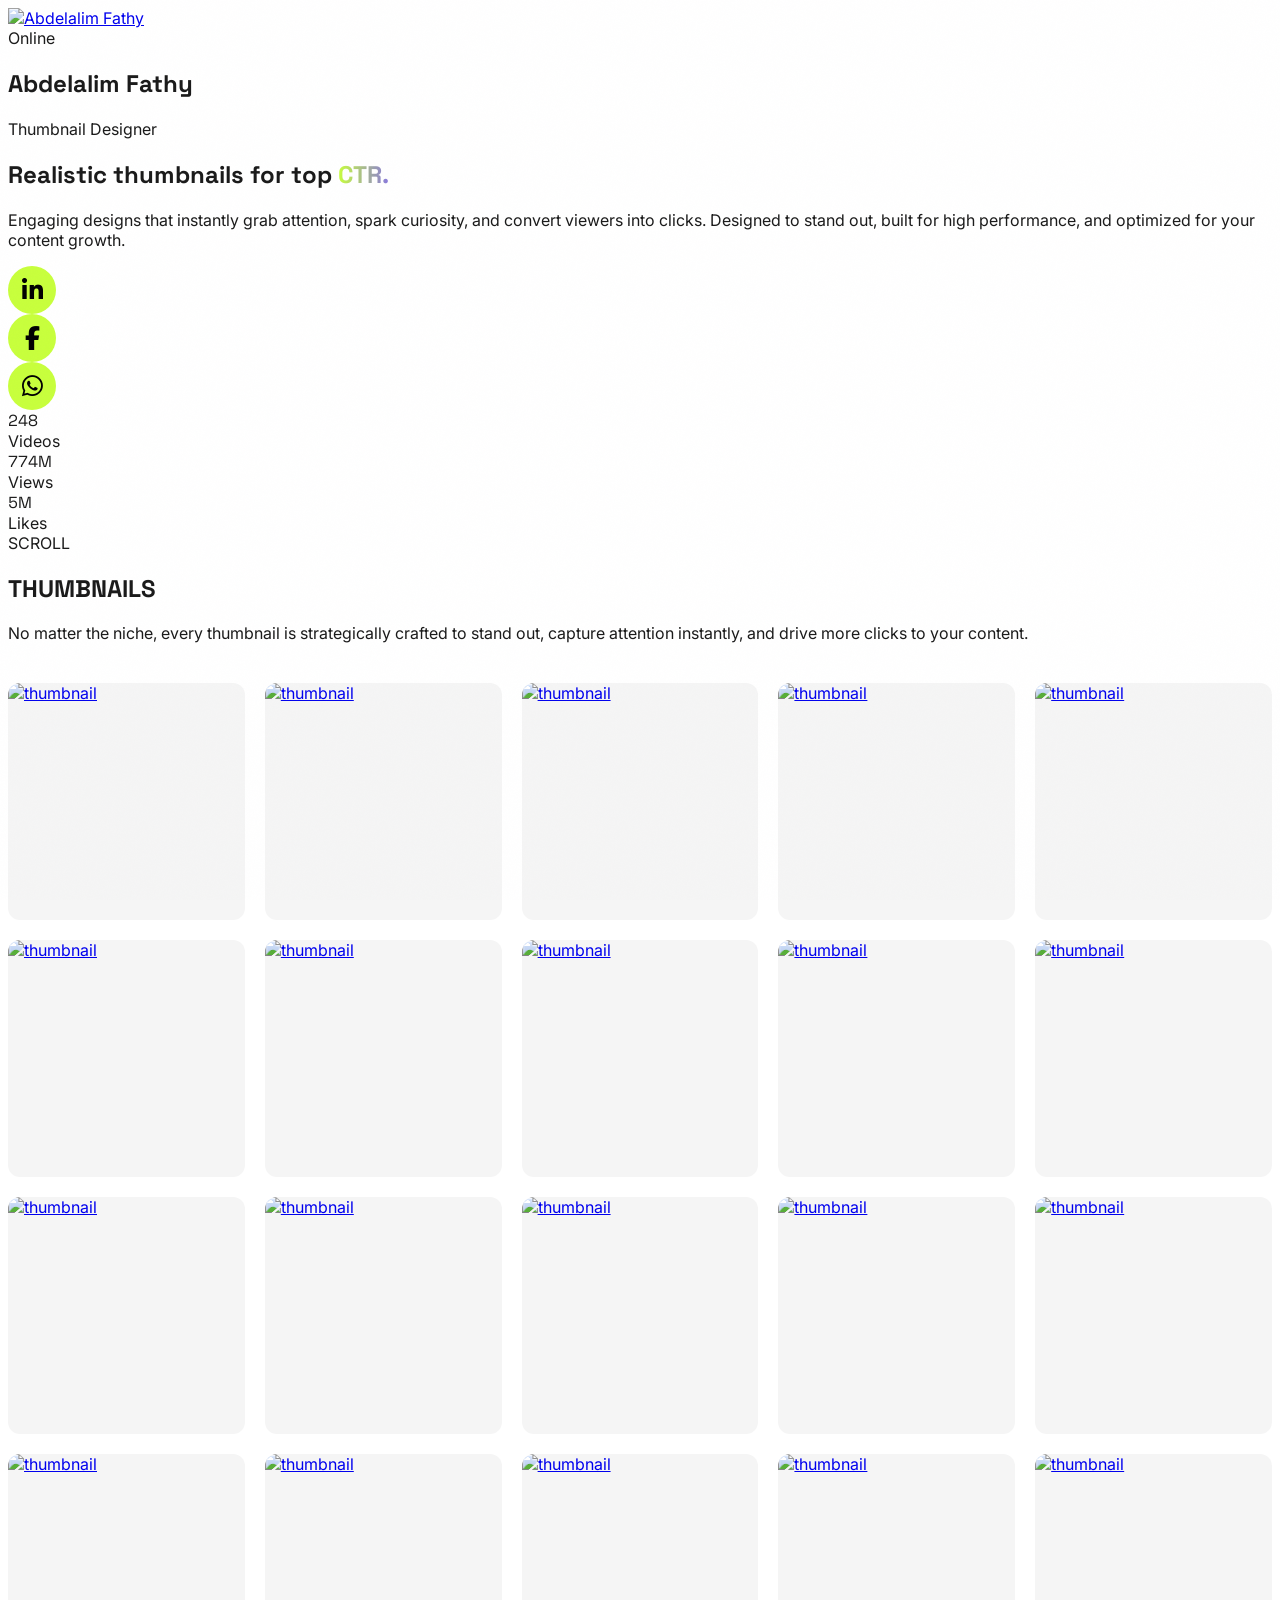
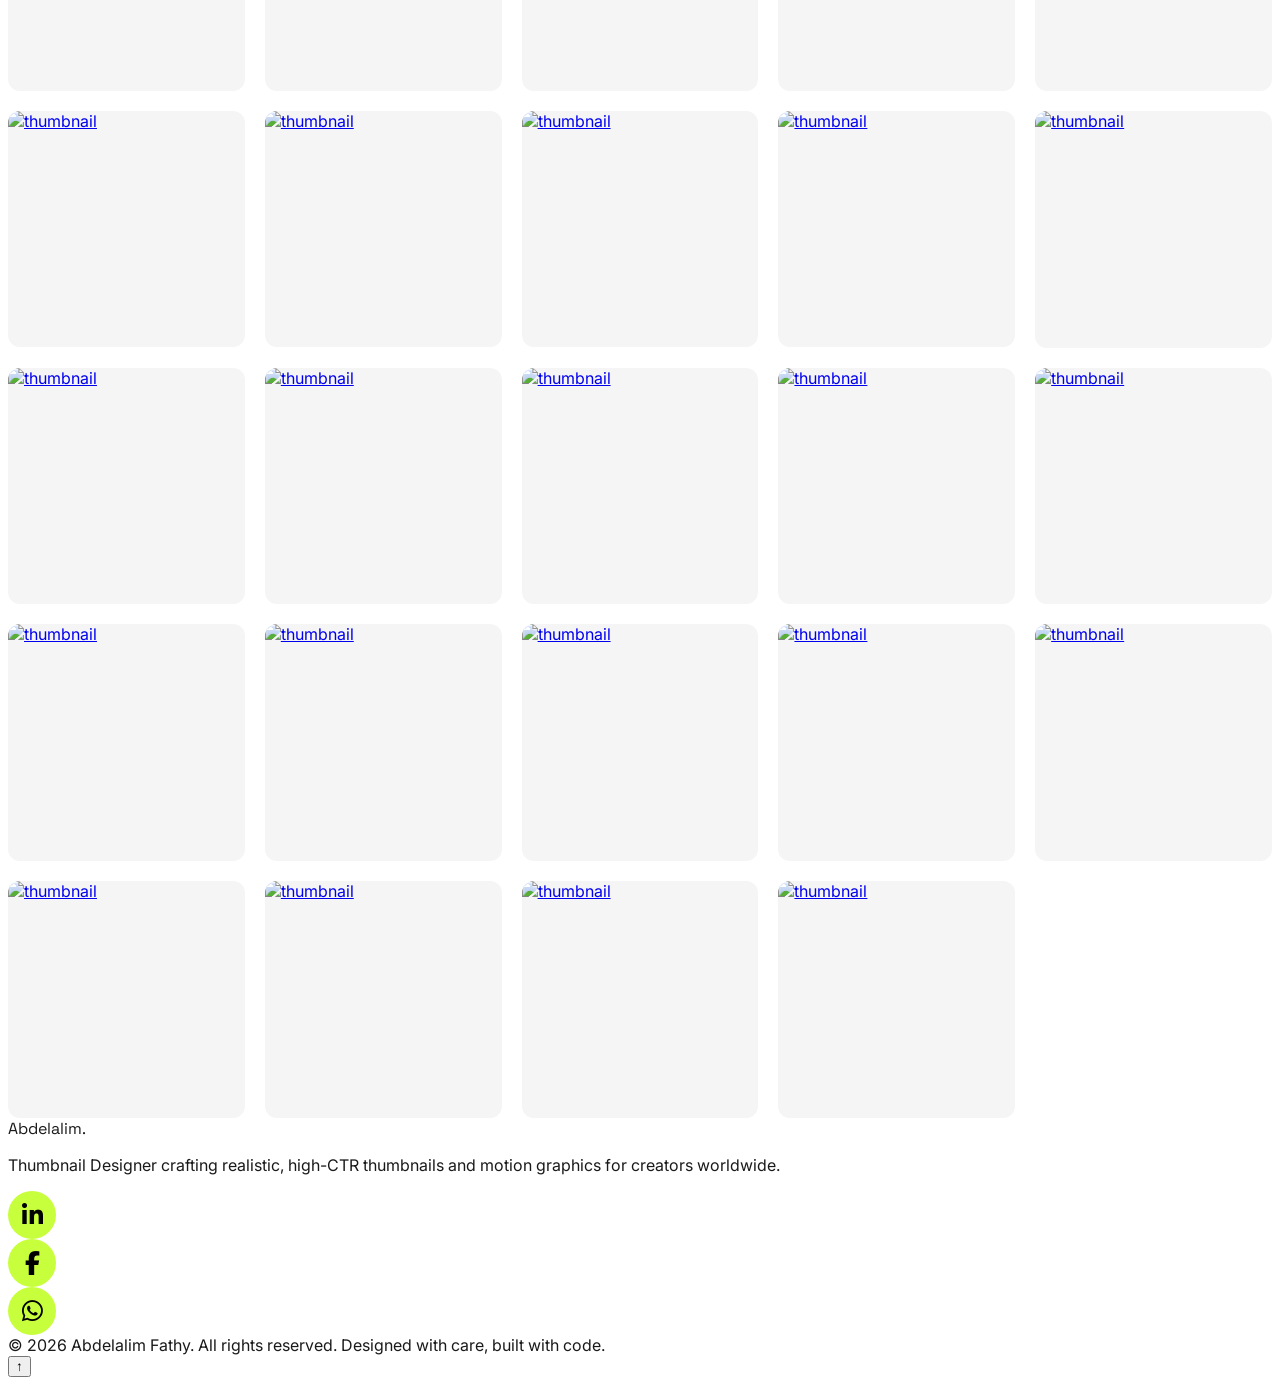
==== commit 395cc376: "Redesign portfolio: white background, remove header, update hero, add thumbnails section with galler" ====
--- a/index.html
+++ b/index.html
@@ -7,14 +7,15 @@
 <script src="https://cdn.jsdelivr.net/npm/@tailwindcss/browser@4"></script>
 <link rel="preconnect" href="https://fonts.googleapis.com">
 <link href="https://fonts.googleapis.com/css2?family=Space+Grotesk:wght@400;500;600;700&family=Inter:wght@300;400;500;600;700&display=swap" rel="stylesheet">
+<link rel="stylesheet" href="https://cdnjs.cloudflare.com/ajax/libs/font-awesome/6.4.0/css/all.min.css">
 <style>
   :root{
-    --bg:#08080b;
-    --bg-soft:#0f0f14;
+    --bg:#ffffff;
+    --bg-soft:#f5f5f5;
     --accent:#c8ff3c;
     --accent2:#7c5cff;
-    --text:#f3f3f5;
-    --muted:#8b8b96;
+    --text:#1a1a1a;
+    --muted:#666666;
   }
   *{box-sizing:border-box;}
   html{scroll-behavior:smooth;}
@@ -23,31 +24,20 @@
     color:var(--text);
     font-family:'Inter',sans-serif;
     overflow-x:hidden;
-    cursor:none;
+    cursor:auto;
   }
   h1,h2,h3,.font-display{font-family:'Space Grotesk',sans-serif;}
-
-  /* Custom cursor */
-  .cursor-dot, .cursor-ring{
-    position:fixed; top:0; left:0; pointer-events:none; z-index:9999;
-    border-radius:50%;
-    transform:translate(-50%,-50%);
-    mix-blend-mode:difference;
-  }
-  .cursor-dot{width:8px;height:8px;background:#fff;transition:opacity .2s;}
-  .cursor-ring{width:36px;height:36px;border:1px solid rgba(255,255,255,.6);transition:transform .15s ease-out, opacity .2s, width .2s, height .2s;}
-  @media (max-width: 768px){ .cursor-dot,.cursor-ring{display:none;} body{cursor:auto;} }
 
   ::selection{background:var(--accent);color:#000;}
 
   /* Scrollbar */
   ::-webkit-scrollbar{width:8px;}
   ::-webkit-scrollbar-track{background:var(--bg);}
-  ::-webkit-scrollbar-thumb{background:#2a2a33;border-radius:4px;}
+  ::-webkit-scrollbar-thumb{background:#ddd;border-radius:4px;}
 
   /* Grain overlay */
   .grain{
-    position:fixed; inset:0; pointer-events:none; z-index:40; opacity:.04;
+    position:fixed; inset:0; pointer-events:none; z-index:40; opacity:.02;
     background-image:url("data:image/svg+xml,%3Csvg xmlns='http://www.w3.org/2000/svg' width='120' height='120'%3E%3Cfilter id='n'%3E%3CfeTurbulence type='fractalNoise' baseFrequency='0.9' numOctaves='2' stitchTiles='stitch'/%3E%3C/filter%3E%3Crect width='100%25' height='100%25' filter='url(%23n)'/%3E%3C/svg%3E");
   }
 
@@ -78,7 +68,7 @@
 
   /* Blob backgrounds */
   .blob{
-    position:absolute; border-radius:50%; filter:blur(90px); opacity:.35; z-index:0;
+    position:absolute; border-radius:50%; filter:blur(90px); opacity:.15; z-index:0;
     animation:float 12s ease-in-out infinite;
   }
   @keyframes float{
@@ -86,36 +76,17 @@
     50%{transform:translate(30px,-40px) scale(1.1);}
   }
 
-  /* Marquee */
-  .marquee-track{
-    display:flex; width:max-content;
-    animation:marquee 22s linear infinite;
-  }
-  @keyframes marquee{
-    from{transform:translateX(0);}
-    to{transform:translateX(-50%);}
-  }
-  .marquee-wrap:hover .marquee-track{animation-play-state:paused;}
-
   /* Buttons */
   .btn-primary{
     position:relative; overflow:hidden;
-    background:var(--accent); color:#08080b;
+    background:var(--accent); color:#000;
     transition:transform .35s cubic-bezier(.16,1,.3,1), box-shadow .35s;
   }
   .btn-primary:hover{transform:translateY(-3px); box-shadow:0 10px 30px -8px rgba(200,255,60,.5);}
   .btn-outline{
-    border:1px solid rgba(255,255,255,.25); transition:all .3s ease;
-  }
-  .btn-outline:hover{border-color:var(--accent); background:rgba(200,255,60,.08); transform:translateY(-3px);}
-
-  /* Nav link underline */
-  .nav-link{position:relative;}
-  .nav-link::after{
-    content:''; position:absolute; left:0; bottom:-4px; width:0; height:1px; background:var(--accent);
-    transition:width .3s ease;
-  }
-  .nav-link:hover::after{width:100%;}
+    border:2px solid var(--text); transition:all .3s ease;
+  }
+  .btn-outline:hover{border-color:var(--accent); background:rgba(200,255,60,.1); transform:translateY(-3px);}
 
   /* Card hover tilt */
   .tilt-card{ transition: transform .4s cubic-bezier(.16,1,.3,1), border-color .4s; }
@@ -123,7 +94,7 @@
 
   /* Gallery image zoom */
   .gallery-item img{ transition: transform .8s cubic-bezier(.16,1,.3,1), filter .5s; }
-  .gallery-item:hover img{ transform:scale(1.08); filter:brightness(.75); }
+  .gallery-item:hover img{ transform:scale(1.08); }
   .gallery-overlay{ opacity:0; transition:opacity .4s ease; }
   .gallery-item:hover .gallery-overlay{ opacity:1; }
 
@@ -134,37 +105,109 @@
   .faq-item.open .faq-answer{ max-height:300px; }
 
   /* Loader */
-  #loader{ position:fixed; inset:0; background:#08080b; z-index:9998; display:flex; align-items:center; justify-content:center; transition:opacity .6s ease, visibility .6s; }
+  #loader{ position:fixed; inset:0; background:#fff; z-index:9998; display:flex; align-items:center; justify-content:center; transition:opacity .6s ease, visibility .6s; }
   #loader.hide{ opacity:0; visibility:hidden; }
   .loader-text{ font-family:'Space Grotesk'; font-size:14px; letter-spacing:.3em; color:var(--muted); }
 
   /* number counter */
   .counter{font-variant-numeric: tabular-nums;}
 
-  /* Marquee word */
-  .word-marquee span{ -webkit-text-stroke:1px rgba(255,255,255,.25); color:transparent; }
-
-  /* Pricing highlight */
-  .pricing-featured{ background:linear-gradient(160deg, rgba(200,255,60,.08), rgba(124,92,255,.08)); border-color:var(--accent) !important; }
-
-  .glow-border{ position:relative; }
-  .glow-border::before{
-    content:''; position:absolute; inset:0; border-radius:inherit; padding:1px;
-    background:linear-gradient(120deg, rgba(200,255,60,.4), rgba(124,92,255,.4), transparent 60%);
-    -webkit-mask: linear-gradient(#fff 0 0) content-box, linear-gradient(#fff 0 0);
-    -webkit-mask-composite: xor; mask-composite: exclude;
-    opacity:0; transition:opacity .4s ease; pointer-events:none;
-  }
-  .glow-border:hover::before{ opacity:1; }
-
   /* back to top */
   #backToTop{ transition: opacity .3s ease, transform .3s ease; }
 
-  /* mobile menu */
-  #mobileMenu{ transition: max-height .5s cubic-bezier(.16,1,.3,1), opacity .4s ease; }
-
   .hero-badge{ animation:pulseBadge 2.5s ease-in-out infinite; }
   @keyframes pulseBadge{ 0%,100%{box-shadow:0 0 0 0 rgba(200,255,60,.3);} 50%{box-shadow:0 0 0 8px rgba(200,255,60,0);} }
+
+  /* Contact icons */
+  .contact-icon {
+    width: 48px;
+    height: 48px;
+    border-radius: 50%;
+    background: var(--accent);
+    color: #000;
+    display: flex;
+    align-items: center;
+    justify-content: center;
+    font-size: 24px;
+    transition: transform .3s ease, box-shadow .3s ease;
+    text-decoration: none;
+  }
+  .contact-icon:hover {
+    transform: translateY(-3px);
+    box-shadow: 0 10px 30px -8px rgba(200,255,60,.5);
+  }
+
+  /* Thumbnails grid */
+  .thumbnails-grid {
+    display: grid;
+    grid-template-columns: repeat(auto-fit, minmax(200px, 1fr));
+    gap: 20px;
+    margin-top: 40px;
+  }
+
+  .thumbnail-item {
+    position: relative;
+    overflow: hidden;
+    border-radius: 12px;
+    background: var(--bg-soft);
+    cursor: pointer;
+    aspect-ratio: 1;
+  }
+
+  .thumbnail-item a {
+    display: block;
+    width: 100%;
+    height: 100%;
+  }
+
+  .thumbnail-item img {
+    width: 100%;
+    height: 100%;
+    display: block;
+    object-fit: cover;
+    transition: transform .5s cubic-bezier(.16,1,.3,1), filter .3s ease;
+  }
+
+  .thumbnail-item:hover img {
+    transform: scale(1.05);
+    filter: brightness(1.1);
+  }
+
+  /* Stats section */
+  .stats-box {
+    background: var(--bg-soft);
+    padding: 30px;
+    border-radius: 12px;
+    margin: 40px 0;
+    text-align: center;
+  }
+
+  .stat-item {
+    display: inline-block;
+    margin: 0 30px;
+  }
+
+  .stat-number {
+    font-size: 32px;
+    font-weight: bold;
+    color: var(--accent);
+    font-family: 'Space Grotesk', sans-serif;
+  }
+
+  .stat-label {
+    font-size: 14px;
+    color: var(--muted);
+    margin-top: 8px;
+    text-transform: uppercase;
+    letter-spacing: 1px;
+  }
+
+  /* Section divider */
+  .section-divider {
+    height: 1px;
+    background: linear-gradient(to right, transparent, #ddd, transparent);
+    margin: 60px 0;
+  }
 </style>
 </head>
 <body class="antialiased">
@@ -178,36 +221,6 @@
 
 <!-- Grain overlay -->
 <div class="grain"></div>
-
-<!-- Custom cursor -->
-<div class="cursor-dot" id="cursorDot"></div>
-<div class="cursor-ring" id="cursorRing"></div>
-
-<!-- Nav -->
-<header class="fixed top-0 left-0 w-full z-50 backdrop-blur-md bg-black/30 border-b border-white/5" id="navbar">
-  <div class="max-w-7xl mx-auto px-6 md:px-10 flex items-center justify-between h-20">
-    <a href="#home" class="font-display text-2xl font-bold tracking-tight">Abdelalim<span class="text-[var(--accent)]">.</span></a>
-    <nav class="hidden md:flex items-center gap-10 text-sm text-white/80">
-      <a href="#work" class="nav-link">Work</a>
-      <a href="#process" class="nav-link">Process</a>
-      <a href="#faq" class="nav-link">FAQ</a>
-      <a href="https://www.behance.net/abdelalimfathy" target="_blank" rel="noopener" class="nav-link">Behance</a>
-      <a href="https://www.instagram.com/3bdo.psd/" target="_blank" rel="noopener" class="nav-link">Instagram</a>
-    </nav>
-    <a href="#contact" class="hidden md:inline-block btn-primary px-6 py-2.5 rounded-full text-sm font-semibold">Start a Project</a>
-    <button id="menuBtn" class="md:hidden text-white text-2xl">☰</button>
-  </div>
-  <div id="mobileMenu" class="md:hidden overflow-hidden max-h-0 opacity-0 bg-black/90 px-6">
-    <div class="flex flex-col gap-5 py-6 text-white/80">
-      <a href="#work" class="nav-link w-fit">Work</a>
-      <a href="#process" class="nav-link w-fit">Process</a>
-      <a href="#faq" class="nav-link w-fit">FAQ</a>
-      <a href="https://www.behance.net/abdelalimfathy" target="_blank" rel="noopener" class="nav-link w-fit">Behance</a>
-      <a href="https://www.instagram.com/3bdo.psd/" target="_blank" rel="noopener" class="nav-link w-fit">Instagram</a>
-      <a href="#contact" class="btn-primary px-6 py-3 rounded-full text-sm font-semibold text-center">Start a Project</a>
-    </div>
-  </div>
-</header>
 
 <!-- HERO -->
 <section id="home" class="relative min-h-screen flex items-center pt-32 pb-20 overflow-hidden">
@@ -229,309 +242,291 @@
       <div>
         <div class="reveal active flex items-center gap-2 mb-3" style="transition-delay:.1s">
           <span class="w-2.5 h-2.5 rounded-full bg-green-400 hero-badge"></span>
-          <span class="text-sm text-white/70 tracking-wide">I'm online</span>
+          <span class="text-sm text-gray-600 tracking-wide">Online</span>
         </div>
 
         <h1 class="reveal active font-display text-[11vw] md:text-[4.6vw] leading-[0.95] font-bold tracking-tight" style="transition-delay:.15s">
           Abdelalim Fathy
         </h1>
-        <p class="reveal active mt-3 text-lg md:text-xl text-white/60 font-medium" style="transition-delay:.2s">
+        <p class="reveal active mt-3 text-lg md:text-xl text-gray-600 font-medium" style="transition-delay:.2s">
           Thumbnail Designer
         </p>
 
         <h2 class="reveal active mt-8 font-display text-2xl md:text-3xl font-semibold" style="transition-delay:.25s">
           Realistic thumbnails for top <span class="gradient-text">CTR.</span>
         </h2>
-        <p class="reveal active mt-5 max-w-xl text-white/60 text-lg leading-relaxed" style="transition-delay:.3s">
+        <p class="reveal active mt-5 max-w-xl text-gray-600 text-lg leading-relaxed" style="transition-delay:.3s">
           Engaging designs that instantly grab attention, spark curiosity, and convert viewers into clicks. Designed to stand out, built for high performance, and optimized for your content growth.
         </p>
-        <p class="reveal active mt-4 max-w-xl text-white/80 text-lg font-medium" style="transition-delay:.35s">
-          Professional animation and motion graphics
-        </p>
-
-        <div class="reveal active mt-10 flex flex-wrap items-center gap-5" style="transition-delay:.4s">
-          <a href="#contact" class="btn-primary px-8 py-4 rounded-full font-semibold">Let's Talk →</a>
-          <a href="#work" class="btn-outline px-8 py-4 rounded-full font-semibold">View My Work</a>
-        </div>
 
         <div class="reveal active mt-10 flex items-center gap-5" style="transition-delay:.45s">
-          <a href="https://www.behance.net/abdelalimfathy" target="_blank" rel="noopener" class="btn-outline w-12 h-12 rounded-full flex items-center justify-center font-semibold" title="Behance">Be</a>
-          <a href="https://www.instagram.com/3bdo.psd/" target="_blank" rel="noopener" class="btn-outline w-12 h-12 rounded-full flex items-center justify-center font-semibold" title="Instagram">IG</a>
+          <a href="https://www.linkedin.com/in/abdelalim-fathy/" target="_blank" rel="noopener" class="contact-icon" title="LinkedIn">
+            <i class="fab fa-linkedin-in"></i>
+          </a>
+          <a href="https://www.facebook.com/profile.php?id=61561041854649" target="_blank" rel="noopener" class="contact-icon" title="Facebook">
+            <i class="fab fa-facebook-f"></i>
+          </a>
+          <a href="https://wa.me/01024234049" target="_blank" rel="noopener" class="contact-icon" title="WhatsApp">
+            <i class="fab fa-whatsapp"></i>
+          </a>
         </div>
       </div>
     </div>
 
-    <div class="reveal active mt-20 grid grid-cols-3 gap-6 max-w-xl" style="transition-delay:.5s">
+    <div class="reveal active mt-20 grid grid-cols-3 gap-6 max-w-2xl" style="transition-delay:.5s">
       <div>
-        <div class="font-display text-3xl md:text-4xl font-bold"><span class="counter" data-target="180">0</span>+</div>
-        <div class="text-white/50 text-sm mt-1">Projects Delivered</div>
+        <div class="font-display text-3xl md:text-4xl font-bold"><span class="counter" data-target="248">0</span></div>
+        <div class="text-gray-600 text-sm mt-1">Videos</div>
       </div>
       <div>
-        <div class="font-display text-3xl md:text-4xl font-bold"><span class="counter" data-target="65">0</span>+</div>
-        <div class="text-white/50 text-sm mt-1">Happy Clients</div>
+        <div class="font-display text-3xl md:text-4xl font-bold"><span class="counter" data-target="774">0</span>M</div>
+        <div class="text-gray-600 text-sm mt-1">Views</div>
       </div>
       <div>
-        <div class="font-display text-3xl md:text-4xl font-bold"><span class="counter" data-target="6">0</span></div>
-        <div class="text-white/50 text-sm mt-1">Years Experience</div>
+        <div class="font-display text-3xl md:text-4xl font-bold"><span class="counter" data-target="5">0</span>M</div>
+        <div class="text-gray-600 text-sm mt-1">Likes</div>
       </div>
     </div>
   </div>
 
-  <div class="absolute bottom-8 left-1/2 -translate-x-1/2 flex flex-col items-center gap-2 text-white/40 text-xs tracking-widest">
+  <div class="absolute bottom-8 left-1/2 -translate-x-1/2 flex flex-col items-center gap-2 text-gray-400 text-xs tracking-widest">
     <span>SCROLL</span>
-    <div class="w-px h-10 bg-white/30 relative overflow-hidden">
+    <div class="w-px h-10 bg-gray-300 relative overflow-hidden">
       <div class="absolute top-0 left-0 w-full h-1/2 bg-[var(--accent)] animate-bounce"></div>
     </div>
   </div>
 </section>
 
-<!-- MARQUEE -->
-<section class="border-y border-white/5 py-6 bg-white/[0.02] overflow-hidden">
-  <div class="marquee-wrap">
-    <div class="marquee-track">
-      <div class="flex items-center gap-16 pr-16 word-marquee">
-        <span class="font-display text-4xl md:text-5xl font-bold whitespace-nowrap">BRAND STRATEGY</span>
-        <span class="text-[var(--accent)] text-3xl">✦</span>
-        <span class="font-display text-4xl md:text-5xl font-bold whitespace-nowrap">MOTION DESIGN</span>
-        <span class="text-[var(--accent)] text-3xl">✦</span>
-        <span class="font-display text-4xl md:text-5xl font-bold whitespace-nowrap">THUMBNAIL ART</span>
-        <span class="text-[var(--accent)] text-3xl">✦</span>
-        <span class="font-display text-4xl md:text-5xl font-bold whitespace-nowrap">WEB EXPERIENCE</span>
-        <span class="text-[var(--accent)] text-3xl">✦</span>
-      </div>
-      <div class="flex items-center gap-16 pr-16 word-marquee" aria-hidden="true">
-        <span class="font-display text-4xl md:text-5xl font-bold whitespace-nowrap">BRAND STRATEGY</span>
-        <span class="text-[var(--accent)] text-3xl">✦</span>
-        <span class="font-display text-4xl md:text-5xl font-bold whitespace-nowrap">MOTION DESIGN</span>
-        <span class="text-[var(--accent)] text-3xl">✦</span>
-        <span class="font-display text-4xl md:text-5xl font-bold whitespace-nowrap">THUMBNAIL ART</span>
-        <span class="text-[var(--accent)] text-3xl">✦</span>
-        <span class="font-display text-4xl md:text-5xl font-bold whitespace-nowrap">WEB EXPERIENCE</span>
-        <span class="text-[var(--accent)] text-3xl">✦</span>
-      </div>
+<!-- THUMBNAILS SECTION -->
+<section id="thumbnails" class="relative py-32 max-w-7xl mx-auto px-6 md:px-10">
+  <div class="reveal mb-16 text-center">
+    <h2 class="font-display text-4xl md:text-5xl font-bold mb-6">THUMBNAILS</h2>
+    <p class="text-lg text-gray-600 max-w-3xl mx-auto leading-relaxed">
+      No matter the niche, every thumbnail is strategically crafted to stand out, capture attention instantly, and drive more clicks to your content.
+    </p>
+  </div>
+
+  <div class="thumbnails-grid">
+    <div class="reveal-scale thumbnail-item">
+      <a href="https://ibb.co/TxSfvFjD" target="_blank" rel="noopener">
+        <img src="https://i.ibb.co/HfsSFkwL/20.png" alt="thumbnail">
+      </a>
+    </div>
+    <div class="reveal-scale thumbnail-item">
+      <a href="https://ibb.co/7d6rWyLq" target="_blank" rel="noopener">
+        <img src="https://i.ibb.co/pB94zX5S/image.png" alt="thumbnail">
+      </a>
+    </div>
+    <div class="reveal-scale thumbnail-item">
+      <a href="https://ibb.co/zVSnTjzN" target="_blank" rel="noopener">
+        <img src="https://i.ibb.co/s9FmdkZt/image.gif" alt="thumbnail">
+      </a>
+    </div>
+    <div class="reveal-scale thumbnail-item">
+      <a href="https://ibb.co/Q3djP7Y9" target="_blank" rel="noopener">
+        <img src="https://i.ibb.co/B5NKyHTL/1.png" alt="thumbnail">
+      </a>
+    </div>
+    <div class="reveal-scale thumbnail-item">
+      <a href="https://ibb.co/99Qn8ZjZ" target="_blank" rel="noopener">
+        <img src="https://i.ibb.co/TB9cvW5W/image.png" alt="thumbnail">
+      </a>
+    </div>
+    <div class="reveal-scale thumbnail-item">
+      <a href="https://ibb.co/JWz41240" target="_blank" rel="noopener">
+        <img src="https://i.ibb.co/hxKj6Hjh/image.png" alt="thumbnail">
+      </a>
+    </div>
+    <div class="reveal-scale thumbnail-item">
+      <a href="https://ibb.co/HDBfy2Yh" target="_blank" rel="noopener">
+        <img src="https://i.ibb.co/svbd4PQW/1.png" alt="thumbnail">
+      </a>
+    </div>
+    <div class="reveal-scale thumbnail-item">
+      <a href="https://ibb.co/bMjSfXNt" target="_blank" rel="noopener">
+        <img src="https://i.ibb.co/ycmw3qg2/2.png" alt="thumbnail">
+      </a>
+    </div>
+    <div class="reveal-scale thumbnail-item">
+      <a href="https://ibb.co/N2nx1Ycp" target="_blank" rel="noopener">
+        <img src="https://i.ibb.co/CKsBJ0Rv/image.png" alt="thumbnail">
+      </a>
+    </div>
+    <div class="reveal-scale thumbnail-item">
+      <a href="https://ibb.co/GzkP0zc" target="_blank" rel="noopener">
+        <img src="https://i.ibb.co/Pq4CNqw/image.png" alt="thumbnail">
+      </a>
+    </div>
+    <div class="reveal-scale thumbnail-item">
+      <a href="https://ibb.co/vKD6Fkd" target="_blank" rel="noopener">
+        <img src="https://i.ibb.co/RV7kFc6/image.png" alt="thumbnail">
+      </a>
+    </div>
+    <div class="reveal-scale thumbnail-item">
+      <a href="https://ibb.co/C330WF0t" target="_blank" rel="noopener">
+        <img src="https://i.ibb.co/5ggc2Vc9/1.png" alt="thumbnail">
+      </a>
+    </div>
+    <div class="reveal-scale thumbnail-item">
+      <a href="https://ibb.co/DDzPQXBx" target="_blank" rel="noopener">
+        <img src="https://i.ibb.co/vxVCk5N7/1.png" alt="thumbnail">
+      </a>
+    </div>
+    <div class="reveal-scale thumbnail-item">
+      <a href="https://ibb.co/pc6r0P7" target="_blank" rel="noopener">
+        <img src="https://i.ibb.co/Z5R1LJj/image.jpg" alt="thumbnail">
+      </a>
+    </div>
+    <div class="reveal-scale thumbnail-item">
+      <a href="https://ibb.co/Wvh9Tb1v" target="_blank" rel="noopener">
+        <img src="https://i.ibb.co/KxPZ1MHx/image.png" alt="thumbnail">
+      </a>
+    </div>
+    <div class="reveal-scale thumbnail-item">
+      <a href="https://ibb.co/ds3k1t7m" target="_blank" rel="noopener">
+        <img src="https://i.ibb.co/NgkWQr7T/image.jpg" alt="thumbnail">
+      </a>
+    </div>
+    <div class="reveal-scale thumbnail-item">
+      <a href="https://ibb.co/vrDbQ9J" target="_blank" rel="noopener">
+        <img src="https://i.ibb.co/xc3yfZM/image.jpg" alt="thumbnail">
+      </a>
+    </div>
+    <div class="reveal-scale thumbnail-item">
+      <a href="https://ibb.co/JjWg23Dn" target="_blank" rel="noopener">
+        <img src="https://i.ibb.co/RTGdPjR2/2.png" alt="thumbnail">
+      </a>
+    </div>
+    <div class="reveal-scale thumbnail-item">
+      <a href="https://ibb.co/gLcTTXgx" target="_blank" rel="noopener">
+        <img src="https://i.ibb.co/Zpb88wT0/1.png" alt="thumbnail">
+      </a>
+    </div>
+    <div class="reveal-scale thumbnail-item">
+      <a href="https://ibb.co/j9v3FsKT" target="_blank" rel="noopener">
+        <img src="https://i.ibb.co/6cRD5Lhm/2.png" alt="thumbnail">
+      </a>
+    </div>
+    <div class="reveal-scale thumbnail-item">
+      <a href="https://ibb.co/S41MK7Rw" target="_blank" rel="noopener">
+        <img src="https://i.ibb.co/FLfyBqg4/image.png" alt="thumbnail">
+      </a>
+    </div>
+    <div class="reveal-scale thumbnail-item">
+      <a href="https://ibb.co/qz508by" target="_blank" rel="noopener">
+        <img src="https://i.ibb.co/Y6ZDSvR/image.png" alt="thumbnail">
+      </a>
+    </div>
+    <div class="reveal-scale thumbnail-item">
+      <a href="https://ibb.co/DPVZbdLq" target="_blank" rel="noopener">
+        <img src="https://i.ibb.co/8nKHBkXh/2.png" alt="thumbnail">
+      </a>
+    </div>
+    <div class="reveal-scale thumbnail-item">
+      <a href="https://ibb.co/PG54HZGF" target="_blank" rel="noopener">
+        <img src="https://i.ibb.co/23jP473W/image.png" alt="thumbnail">
+      </a>
+    </div>
+    <div class="reveal-scale thumbnail-item">
+      <a href="https://ibb.co/chMCN6pW" target="_blank" rel="noopener">
+        <img src="https://i.ibb.co/7t8RGnT3/image.png" alt="thumbnail">
+      </a>
+    </div>
+    <div class="reveal-scale thumbnail-item">
+      <a href="https://ibb.co/1Y4HMgXm" target="_blank" rel="noopener">
+        <img src="https://i.ibb.co/20pXS9Mk/image.png" alt="thumbnail">
+      </a>
+    </div>
+    <div class="reveal-scale thumbnail-item">
+      <a href="https://ibb.co/F4Yc38W1" target="_blank" rel="noopener">
+        <img src="https://i.ibb.co/d4pXMkcv/image.png" alt="thumbnail">
+      </a>
+    </div>
+    <div class="reveal-scale thumbnail-item">
+      <a href="https://ibb.co/FkpkR1xY" target="_blank" rel="noopener">
+        <img src="https://i.ibb.co/j9t9nY6w/1.png" alt="thumbnail">
+      </a>
+    </div>
+    <div class="reveal-scale thumbnail-item">
+      <a href="https://ibb.co/WWSVqPdY" target="_blank" rel="noopener">
+        <img src="https://i.ibb.co/JRX30ybM/image.png" alt="thumbnail">
+      </a>
+    </div>
+    <div class="reveal-scale thumbnail-item">
+      <a href="https://ibb.co/60Q1jk9f" target="_blank" rel="noopener">
+        <img src="https://i.ibb.co/N2RmcMDH/4.png" alt="thumbnail">
+      </a>
+    </div>
+    <div class="reveal-scale thumbnail-item">
+      <a href="https://ibb.co/Z6TLHywr" target="_blank" rel="noopener">
+        <img src="https://i.ibb.co/ccTgbzp9/image.png" alt="thumbnail">
+      </a>
+    </div>
+    <div class="reveal-scale thumbnail-item">
+      <a href="https://ibb.co/SXXW5WKs" target="_blank" rel="noopener">
+        <img src="https://i.ibb.co/999zczq8/image.png" alt="thumbnail">
+      </a>
+    </div>
+    <div class="reveal-scale thumbnail-item">
+      <a href="https://ibb.co/Z6YRHdT6" target="_blank" rel="noopener">
+        <img src="https://i.ibb.co/KjLcN6yj/image.png" alt="thumbnail">
+      </a>
+    </div>
+    <div class="reveal-scale thumbnail-item">
+      <a href="https://ibb.co/xtS6jxYD" target="_blank" rel="noopener">
+        <img src="https://i.ibb.co/7dJKWsQX/image.png" alt="thumbnail">
+      </a>
+    </div>
+    <div class="reveal-scale thumbnail-item">
+      <a href="https://ibb.co/V0tY52fj" target="_blank" rel="noopener">
+        <img src="https://i.ibb.co/KcXxSFT0/1.png" alt="thumbnail">
+      </a>
+    </div>
+    <div class="reveal-scale thumbnail-item">
+      <a href="https://ibb.co/qLrPDTFN" target="_blank" rel="noopener">
+        <img src="https://i.ibb.co/Q7K1JyjP/2.png" alt="thumbnail">
+      </a>
+    </div>
+    <div class="reveal-scale thumbnail-item">
+      <a href="https://ibb.co/35GZ8LVb" target="_blank" rel="noopener">
+        <img src="https://i.ibb.co/LDb7q2By/image.png" alt="thumbnail">
+      </a>
+    </div>
+    <div class="reveal-scale thumbnail-item">
+      <a href="https://ibb.co/0jmvXwjD" target="_blank" rel="noopener">
+        <img src="https://i.ibb.co/C5mDtr51/image.png" alt="thumbnail">
+      </a>
+    </div>
+    <div class="reveal-scale thumbnail-item">
+      <a href="https://ibb.co/1Yqh1CN1" target="_blank" rel="noopener">
+        <img src="https://i.ibb.co/ymyGtzCt/1.png" alt="thumbnail">
+      </a>
     </div>
   </div>
 </section>
 
-<!-- WORK / GALLERY -->
-<section id="work" class="relative py-32 bg-white/[0.02] border-y border-white/5">
-  <div class="max-w-7xl mx-auto px-6 md:px-10">
-    <div class="reveal mb-16 text-center">
-      <span class="text-[var(--accent)] text-sm tracking-widest uppercase">Selected Work</span>
-      <h2 class="font-display text-4xl md:text-5xl font-bold mt-3">Recent projects</h2>
-    </div>
-    <div class="grid md:grid-cols-3 gap-6 stagger">
-      <div class="reveal-scale gallery-item relative rounded-2xl overflow-hidden group" style="--i:0">
-        <img src="https://images.unsplash.com/photo-1611162617213-7d7a39e9b1d7?q=80&w=800&auto=format&fit=crop" class="w-full h-80 object-cover" alt="Project 1">
-        <div class="gallery-overlay absolute inset-0 bg-black/60 flex flex-col justify-end p-6">
-          <h4 class="font-display text-xl font-bold">Aurora Rebrand</h4>
-          <p class="text-white/60 text-sm">Brand Identity</p>
-        </div>
-      </div>
-      <div class="reveal-scale gallery-item relative rounded-2xl overflow-hidden group" style="--i:1">
-        <img src="https://images.unsplash.com/photo-1618005182384-a83a8bd57fbe?q=80&w=800&auto=format&fit=crop" class="w-full h-80 object-cover" alt="Project 2">
-        <div class="gallery-overlay absolute inset-0 bg-black/60 flex flex-col justify-end p-6">
-          <h4 class="font-display text-xl font-bold">Nomad Thumbnails</h4>
-          <p class="text-white/60 text-sm">Thumbnail Design</p>
-        </div>
-      </div>
-      <div class="reveal-scale gallery-item relative rounded-2xl overflow-hidden group" style="--i:2">
-        <img src="https://images.unsplash.com/photo-1620641788421-7a1c342ea42e?q=80&w=800&auto=format&fit=crop" class="w-full h-80 object-cover" alt="Project 3">
-        <div class="gallery-overlay absolute inset-0 bg-black/60 flex flex-col justify-end p-6">
-          <h4 class="font-display text-xl font-bold">Pulse App</h4>
-          <p class="text-white/60 text-sm">Web Experience</p>
-        </div>
-      </div>
-      <div class="reveal-scale gallery-item relative rounded-2xl overflow-hidden group" style="--i:3">
-        <img src="https://images.unsplash.com/photo-1626785774625-0b1c2c4eab67?q=80&w=800&auto=format&fit=crop" class="w-full h-80 object-cover" alt="Project 4">
-        <div class="gallery-overlay absolute inset-0 bg-black/60 flex flex-col justify-end p-6">
-          <h4 class="font-display text-xl font-bold">Kinetic Reel</h4>
-          <p class="text-white/60 text-sm">Motion Design</p>
-        </div>
-      </div>
-      <div class="reveal-scale gallery-item relative rounded-2xl overflow-hidden group" style="--i:4">
-        <img src="https://images.unsplash.com/photo-1634942537034-2531766767d1?q=80&w=800&auto=format&fit=crop" class="w-full h-80 object-cover" alt="Project 5">
-        <div class="gallery-overlay absolute inset-0 bg-black/60 flex flex-col justify-end p-6">
-          <h4 class="font-display text-xl font-bold">Glow Cosmetics</h4>
-          <p class="text-white/60 text-sm">Brand Identity</p>
-        </div>
-      </div>
-      <div class="reveal-scale gallery-item relative rounded-2xl overflow-hidden group" style="--i:5">
-        <img src="https://images.unsplash.com/photo-1618556450991-2f1af64e8191?q=80&w=800&auto=format&fit=crop" class="w-full h-80 object-cover" alt="Project 6">
-        <div class="gallery-overlay absolute inset-0 bg-black/60 flex flex-col justify-end p-6">
-          <h4 class="font-display text-xl font-bold">Voltage Gaming</h4>
-          <p class="text-white/60 text-sm">Thumbnail Design</p>
-        </div>
-      </div>
-    </div>
-  </div>
-</section>
-
-<!-- PROCESS -->
-<section id="process" class="relative py-32 max-w-7xl mx-auto px-6 md:px-10">
-  <div class="reveal mb-20 text-center">
-    <span class="text-[var(--accent)] text-sm tracking-widest uppercase">How it works</span>
-    <h2 class="font-display text-4xl md:text-5xl font-bold mt-3">A simple, fast process</h2>
-  </div>
-  <div class="grid md:grid-cols-4 gap-8 relative">
-    <div class="hidden md:block absolute top-8 left-0 w-full h-px bg-white/10"></div>
-    <div class="reveal relative" style="transition-delay:.05s">
-      <div class="w-16 h-16 rounded-full bg-[var(--bg-soft)] border border-white/15 flex items-center justify-center font-display text-xl font-bold relative z-10 mb-6">01</div>
-      <h3 class="font-display text-lg font-semibold mb-2">Discovery</h3>
-      <p class="text-white/50 text-sm">Share your idea, brief, or reference — we listen first.</p>
-    </div>
-    <div class="reveal relative" style="transition-delay:.15s">
-      <div class="w-16 h-16 rounded-full bg-[var(--bg-soft)] border border-white/15 flex items-center justify-center font-display text-xl font-bold relative z-10 mb-6">02</div>
-      <h3 class="font-display text-lg font-semibold mb-2">Concept</h3>
-      <p class="text-white/50 text-sm">We sketch bold directions rooted in strategy, not guesswork.</p>
-    </div>
-    <div class="reveal relative" style="transition-delay:.25s">
-      <div class="w-16 h-16 rounded-full bg-[var(--bg-soft)] border border-white/15 flex items-center justify-center font-display text-xl font-bold relative z-10 mb-6">03</div>
-      <h3 class="font-display text-lg font-semibold mb-2">Design</h3>
-      <p class="text-white/50 text-sm">Full craft pass — color, type, composition, and polish.</p>
-    </div>
-    <div class="reveal relative" style="transition-delay:.35s">
-      <div class="w-16 h-16 rounded-full bg-[var(--accent)] text-black flex items-center justify-center font-display text-xl font-bold relative z-10 mb-6">04</div>
-      <h3 class="font-display text-lg font-semibold mb-2">Delivery</h3>
-      <p class="text-white/50 text-sm">Final files delivered fast, with revisions included.</p>
-    </div>
-  </div>
-</section>
-
-<!-- TESTIMONIALS -->
-<section class="relative py-32 bg-white/[0.02] border-y border-white/5 overflow-hidden">
-  <div class="blob w-[400px] h-[400px] bg-[var(--accent2)] top-1/2 left-1/2 -translate-x-1/2 -translate-y-1/2"></div>
-  <div class="relative max-w-4xl mx-auto px-6 text-center">
-    <span class="reveal active text-[var(--accent)] text-sm tracking-widest uppercase">Testimonials</span>
-    <div id="testimonialSlider" class="mt-10 min-h-[220px] flex items-center justify-center relative">
-      <div class="testimonial-slide transition-opacity duration-700">
-        <p class="font-display text-2xl md:text-3xl font-medium leading-snug">"Abdelalim completely transformed our channel's click-through rate. Every thumbnail feels like a mini movie poster."</p>
-        <div class="mt-8 flex items-center justify-center gap-3">
-          <div class="w-10 h-10 rounded-full bg-[var(--accent)]/30"></div>
-          <div class="text-left">
-            <div class="font-semibold">Marcus Lane</div>
-            <div class="text-white/50 text-sm">YouTube Creator, 1.2M subs</div>
-          </div>
-        </div>
-      </div>
-    </div>
-    <div class="flex items-center justify-center gap-2 mt-8" id="testimonialDots"></div>
-  </div>
-</section>
-
-<!-- FAQ -->
-<section id="faq" class="relative py-32 bg-white/[0.02] border-y border-white/5">
-  <div class="max-w-3xl mx-auto px-6 md:px-10">
-    <div class="reveal mb-16 text-center">
-      <span class="text-[var(--accent)] text-sm tracking-widest uppercase">FAQ</span>
-      <h2 class="font-display text-4xl md:text-5xl font-bold mt-3">All I need to get started</h2>
-    </div>
-    <div class="space-y-4" id="faqList">
-      <div class="faq-item reveal border border-white/10 rounded-2xl p-6 cursor-pointer bg-[var(--bg-soft)]">
-        <div class="flex items-center justify-between">
-          <h4 class="font-semibold">Your video idea or title</h4>
-          <span class="faq-icon text-2xl text-[var(--accent)]">+</span>
-        </div>
-        <div class="faq-answer text-white/50 text-sm mt-0">
-          <p class="pt-4">A working title or a short brief is enough to get started — we'll shape the concept from there.</p>
-        </div>
-      </div>
-      <div class="faq-item reveal border border-white/10 rounded-2xl p-6 cursor-pointer bg-[var(--bg-soft)]" style="transition-delay:.05s">
-        <div class="flex items-center justify-between">
-          <h4 class="font-semibold">Text to include <span class="text-white/40 font-normal">— optional</span></h4>
-          <span class="faq-icon text-2xl text-[var(--accent)]">+</span>
-        </div>
-        <div class="faq-answer text-white/50 text-sm mt-0">
-          <p class="pt-4">Captions, channel name, episode number — whatever you want featured on screen.</p>
-        </div>
-      </div>
-      <div class="faq-item reveal border border-white/10 rounded-2xl p-6 cursor-pointer bg-[var(--bg-soft)]" style="transition-delay:.1s">
-        <div class="flex items-center justify-between">
-          <h4 class="font-semibold">Reference thumbnail <span class="text-white/40 font-normal">— optional</span></h4>
-          <span class="faq-icon text-2xl text-[var(--accent)]">+</span>
-        </div>
-        <div class="faq-answer text-white/50 text-sm mt-0">
-          <p class="pt-4">A style you like, a competitor's thumbnail, or a rough sketch helps us nail your vision faster.</p>
-        </div>
-      </div>
-      <div class="faq-item reveal border border-white/10 rounded-2xl p-6 cursor-pointer bg-[var(--bg-soft)]" style="transition-delay:.15s">
-        <div class="flex items-center justify-between">
-          <h4 class="font-semibold">Preferred colors or style</h4>
-          <span class="faq-icon text-2xl text-[var(--accent)]">+</span>
-        </div>
-        <div class="faq-answer text-white/50 text-sm mt-0">
-          <p class="pt-4">Tell us your favorite palette or aesthetic direction — bold, minimal, cinematic, playful, etc.</p>
-        </div>
-      </div>
-      <div class="faq-item reveal border border-white/10 rounded-2xl p-6 cursor-pointer bg-[var(--bg-soft)]" style="transition-delay:.2s">
-        <div class="flex items-center justify-between">
-          <h4 class="font-semibold">Assets to use <span class="text-white/40 font-normal">— optional</span></h4>
-          <span class="faq-icon text-2xl text-[var(--accent)]">+</span>
-        </div>
-        <div class="faq-answer text-white/50 text-sm mt-0">
-          <p class="pt-4">Your face, logo, product shots — send over anything you'd like incorporated into the design.</p>
-        </div>
-      </div>
-      <div class="faq-item reveal border border-white/10 rounded-2xl p-6 cursor-pointer bg-[var(--bg-soft)]" style="transition-delay:.25s">
-        <div class="flex items-center justify-between">
-          <h4 class="font-semibold">Your deadline</h4>
-          <span class="faq-icon text-2xl text-[var(--accent)]">+</span>
-        </div>
-        <div class="faq-answer text-white/50 text-sm mt-0">
-          <p class="pt-4">Rush jobs are fine — just let us know upfront so we can prioritize your project.</p>
-        </div>
-      </div>
-    </div>
-  </div>
-</section>
-
-<!-- CONTACT / CTA -->
-<section id="contact" class="relative py-32 max-w-5xl mx-auto px-6 md:px-10 text-center">
-  <div class="blob w-[400px] h-[400px] bg-[var(--accent)] top-0 left-1/2 -translate-x-1/2"></div>
-  <div class="relative z-10">
-    <span class="reveal text-[var(--accent)] text-sm tracking-widest uppercase">Let's create together</span>
-    <h2 class="reveal font-display text-4xl md:text-6xl font-bold mt-4 mb-8" style="transition-delay:.1s">
-      Ready to make your <br> brand <span class="gradient-text">impossible to ignore?</span>
-    </h2>
-    <form class="reveal max-w-xl mx-auto flex flex-col sm:flex-row gap-4 mt-10" style="transition-delay:.2s" onsubmit="event.preventDefault(); this.querySelector('button').textContent='Sent ✓'; this.querySelector('input').value='';">
-      <input type="email" required placeholder="Enter your email" class="flex-1 bg-white/5 border border-white/15 rounded-full px-6 py-4 outline-none focus:border-[var(--accent)] transition">
-      <button type="submit" class="btn-primary px-8 py-4 rounded-full font-semibold whitespace-nowrap">Get Started →</button>
-    </form>
-  </div>
-</section>
-
 <!-- FOOTER -->
-<footer class="border-t border-white/5 pt-16 pb-8 px-6 md:px-10">
-  <div class="max-w-7xl mx-auto grid md:grid-cols-4 gap-10">
-    <div>
-      <div class="font-display text-2xl font-bold mb-4">Abdelalim<span class="text-[var(--accent)]">.</span></div>
-      <p class="text-white/50 text-sm max-w-xs">Thumbnail Designer crafting realistic, high-CTR thumbnails and motion graphics for creators worldwide.</p>
-    </div>
-    <div>
-      <h5 class="font-semibold mb-4">Explore</h5>
-      <ul class="space-y-2 text-white/50 text-sm">
-        <li><a href="#work" class="hover:text-[var(--accent)] transition">Work</a></li>
-        <li><a href="#process" class="hover:text-[var(--accent)] transition">Process</a></li>
-      </ul>
-    </div>
-    <div>
-      <h5 class="font-semibold mb-4">Company</h5>
-      <ul class="space-y-2 text-white/50 text-sm">
-        <li><a href="#faq" class="hover:text-[var(--accent)] transition">FAQ</a></li>
-        <li><a href="#contact" class="hover:text-[var(--accent)] transition">Contact</a></li>
-      </ul>
-    </div>
-    <div>
-      <h5 class="font-semibold mb-4">Follow</h5>
-      <div class="flex gap-4 text-white/50">
-        <a href="https://www.behance.net/abdelalimfathy" target="_blank" rel="noopener" class="hover:text-[var(--accent)] transition">Behance</a>
-        <a href="https://www.instagram.com/3bdo.psd/" target="_blank" rel="noopener" class="hover:text-[var(--accent)] transition">Instagram</a>
-      </div>
-    </div>
-  </div>
-  <div class="max-w-7xl mx-auto mt-16 pt-6 border-t border-white/5 flex flex-col sm:flex-row justify-between items-center gap-4 text-white/40 text-xs">
-    <span>© 2026 Abdelalim Fathy. All rights reserved.</span>
-    <span>Designed with care, built with code.</span>
+<footer class="border-t border-gray-200 pt-16 pb-8 px-6 md:px-10 bg-var(--bg-soft)">
+  <div class="max-w-7xl mx-auto text-center">
+    <div class="font-display text-2xl font-bold mb-4">Abdelalim<span class="text-[var(--accent)]">.</span></div>
+    <p class="text-gray-600 text-sm max-w-2xl mx-auto mb-8">Thumbnail Designer crafting realistic, high-CTR thumbnails and motion graphics for creators worldwide.</p>
+    
+    <div class="flex justify-center gap-6 mb-8">
+      <a href="https://www.linkedin.com/in/abdelalim-fathy/" target="_blank" rel="noopener" class="contact-icon">
+        <i class="fab fa-linkedin-in"></i>
+      </a>
+      <a href="https://www.facebook.com/profile.php?id=61561041854649" target="_blank" rel="noopener" class="contact-icon">
+        <i class="fab fa-facebook-f"></i>
+      </a>
+      <a href="https://wa.me/01024234049" target="_blank" rel="noopener" class="contact-icon">
+        <i class="fab fa-whatsapp"></i>
+      </a>
+    </div>
+
+    <div class="mt-16 pt-6 border-t border-gray-200 flex flex-col sm:flex-row justify-between items-center gap-4 text-gray-500 text-xs">
+      <span>© 2026 Abdelalim Fathy. All rights reserved.</span>
+      <span>Designed with care, built with code.</span>
+    </div>
   </div>
 </footer>
 
@@ -544,57 +539,8 @@
     setTimeout(() => document.getElementById('loader').classList.add('hide'), 400);
   });
 
-  // Custom cursor
-  const dot = document.getElementById('cursorDot');
-  const ring = document.getElementById('cursorRing');
-  let mouseX = 0, mouseY = 0, ringX = 0, ringY = 0;
-  window.addEventListener('mousemove', e => {
-    mouseX = e.clientX; mouseY = e.clientY;
-    dot.style.left = mouseX + 'px'; dot.style.top = mouseY + 'px';
-  });
-  function animateRing(){
-    ringX += (mouseX - ringX) * 0.15;
-    ringY += (mouseY - ringY) * 0.15;
-    ring.style.left = ringX + 'px'; ring.style.top = ringY + 'px';
-    requestAnimationFrame(animateRing);
-  }
-  animateRing();
-  document.querySelectorAll('a, button, .faq-item, .gallery-item, input').forEach(el => {
-    el.addEventListener('mouseenter', () => { ring.style.width='60px'; ring.style.height='60px'; ring.style.borderColor='rgba(200,255,60,.8)'; });
-    el.addEventListener('mouseleave', () => { ring.style.width='36px'; ring.style.height='36px'; ring.style.borderColor='rgba(255,255,255,.6)'; });
-  });
-
-  // Mobile menu
-  const menuBtn = document.getElementById('menuBtn');
-  const mobileMenu = document.getElementById('mobileMenu');
-  let menuOpen = false;
-  menuBtn.addEventListener('click', () => {
-    menuOpen = !menuOpen;
-    if(menuOpen){
-      mobileMenu.style.maxHeight = mobileMenu.scrollHeight + 'px';
-      mobileMenu.style.opacity = 1;
-      menuBtn.textContent = '✕';
-    } else {
-      mobileMenu.style.maxHeight = '0px';
-      mobileMenu.style.opacity = 0;
-      menuBtn.textContent = '☰';
-    }
-  });
-  mobileMenu.querySelectorAll('a').forEach(a => a.addEventListener('click', () => {
-    menuOpen = false;
-    mobileMenu.style.maxHeight = '0px';
-    mobileMenu.style.opacity = 0;
-    menuBtn.textContent = '☰';
-  }));
-
-  // Navbar background on scroll
-  const navbar = document.getElementById('navbar');
+  // Scroll events
   window.addEventListener('scroll', () => {
-    if(window.scrollY > 40){
-      navbar.classList.add('bg-black/60');
-    } else {
-      navbar.classList.remove('bg-black/60');
-    }
     // Back to top
     const btt = document.getElementById('backToTop');
     if(window.scrollY > 600){
@@ -639,75 +585,6 @@
   }, { threshold: 0.5 });
   counters.forEach(el => counterIO.observe(el));
 
-  // FAQ accordion
-  document.querySelectorAll('.faq-item').forEach(item => {
-    item.addEventListener('click', () => {
-      const isOpen = item.classList.contains('open');
-      document.querySelectorAll('.faq-item').forEach(i => i.classList.remove('open'));
-      if(!isOpen) item.classList.add('open');
-    });
-  });
-
-  // Testimonials slider
-  const testimonials = [
-    {
-      text: `"Abdelalim completely transformed our channel's click-through rate. Every thumbnail feels like a mini movie poster."`,
-      name: "Marcus Lane",
-      role: "YouTube Creator, 1.2M subs"
-    },
-    {
-      text: `"Working with Abdelalim was effortless. He understood our brand vibe instantly and delivered beyond expectations."`,
-      name: "Sophie Turner",
-      role: "Founder, Glow Cosmetics"
-    },
-    {
-      text: `"The motion design work elevated our entire product launch. Pure craft, fast turnaround, zero stress."`,
-      name: "Daniel Osei",
-      role: "Product Lead, Pulse App"
-    }
-  ];
-  const slideContainer = document.getElementById('testimonialSlider');
-  const dotsContainer = document.getElementById('testimonialDots');
-  let currentSlide = 0;
-
-  function renderSlide(i){
-    const t = testimonials[i];
-    slideContainer.innerHTML = `
-      <div class="testimonial-slide" style="opacity:0; transition:opacity .6s ease;">
-        <p class="font-display text-2xl md:text-3xl font-medium leading-snug">${t.text}</p>
-        <div class="mt-8 flex items-center justify-center gap-3">
-          <div class="w-10 h-10 rounded-full bg-[var(--accent)]/30"></div>
-          <div class="text-left">
-            <div class="font-semibold">${t.name}</div>
-            <div class="text-white/50 text-sm">${t.role}</div>
-          </div>
-        </div>
-      </div>`;
-    requestAnimationFrame(() => {
-      slideContainer.querySelector('.testimonial-slide').style.opacity = 1;
-    });
-    dotsContainer.querySelectorAll('button').forEach((d, idx) => {
-      d.classList.toggle('bg-[var(--accent)]', idx === i);
-      d.classList.toggle('bg-white/20', idx !== i);
-    });
-  }
-  testimonials.forEach((_, i) => {
-    const dot = document.createElement('button');
-    dot.className = `w-2.5 h-2.5 rounded-full transition ${i===0 ? 'bg-[var(--accent)]' : 'bg-white/20'}`;
-    dot.addEventListener('click', () => { currentSlide = i; renderSlide(i); resetInterval(); });
-    dotsContainer.appendChild(dot);
-  });
-  renderSlide(0);
-  let sliderInterval = setInterval(nextSlide, 5000);
-  function nextSlide(){
-    currentSlide = (currentSlide + 1) % testimonials.length;
-    renderSlide(currentSlide);
-  }
-  function resetInterval(){
-    clearInterval(sliderInterval);
-    sliderInterval = setInterval(nextSlide, 5000);
-  }
-
   // Smooth anchor scroll offset (accounting for fixed navbar)
   document.querySelectorAll('a[href^="#"]').forEach(anchor => {
     anchor.addEventListener('click', function(e){
@@ -725,4 +602,4 @@
 </script>
 
 </body>
-</html>
+</html>
